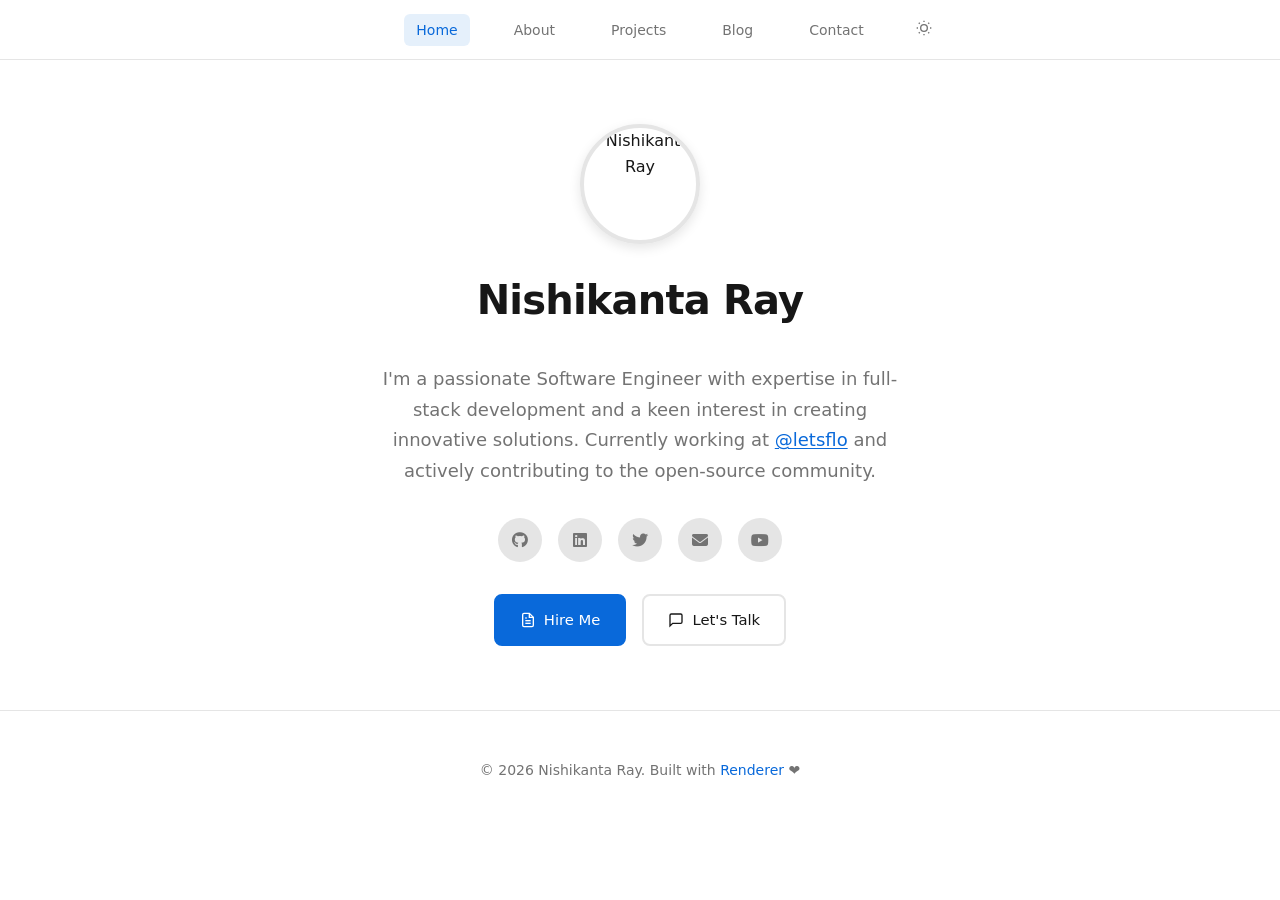
==== index.html @ 3a8a6b5e "updates" ====
<!DOCTYPE html>
<html lang="en">
<head>
    <meta charset="UTF-8">
    <meta name="viewport" content="width=device-width, initial-scale=1.0">
    <title>Nishikanta Ray - Software Engineer & Full Stack Developer</title>
    <meta name="description" content="A passionate Full Stack Developer, explorer, and freelancer with 2+ years of experience in designing, developing, and delivering innovative web solutions.">
    
    <!-- DNS Prefetch and Preconnect for external resources -->
    <link rel="dns-prefetch" href="//avatars.githubusercontent.com">
    <link rel="dns-prefetch" href="//cdnjs.cloudflare.com">
    <link rel="dns-prefetch" href="//cdn.jsdelivr.net">
    <link rel="dns-prefetch" href="//rsms.me">
    <link rel="preconnect" href="https://avatars.githubusercontent.com" crossorigin>
    <link rel="preconnect" href="https://rsms.me" crossorigin>
    
    <!-- Preload critical resources -->
    <link rel="preload" href="https://avatars.githubusercontent.com/u/62615392?v=4" as="image" type="image/jpeg">
    <link rel="preload" href="./css/critical.css" as="style">
    <link rel="preload" href="./js/fast-init.js" as="script">
    <link rel="preload" href="./js/lazy-loader.js" as="script">
    <link rel="preload" href="./js/toml-loader.js" as="script">
    <link rel="preload" href="./config/home.toml" as="fetch" crossorigin>
    
    <!-- Prefetch likely next resources -->
    <link rel="prefetch" href="./js/home.js">
    <link rel="prefetch" href="./js/social-config-toml.js">
    <link rel="prefetch" href="https://cdn.jsdelivr.net/npm/marked@9.1.2/marked.min.js">
    
    <!-- Critical CSS (inline core styles for above-the-fold content) -->
    <link rel="stylesheet" href="./css/critical.css">
    
    <!-- Fonts - Load asynchronously -->
    <link rel="preload" href="https://rsms.me/inter/inter.css" as="style" onload="this.onload=null;this.rel='stylesheet'">
    <noscript><link rel="stylesheet" href="https://rsms.me/inter/inter.css"></noscript>
    
    <!-- Font Awesome - Defer loading -->
    <link rel="preload" href="https://cdnjs.cloudflare.com/ajax/libs/font-awesome/6.4.0/css/all.min.css" as="style" onload="this.onload=null;this.rel='stylesheet'">
    <noscript><link rel="stylesheet" href="https://cdnjs.cloudflare.com/ajax/libs/font-awesome/6.4.0/css/all.min.css"></noscript>
    
    <!-- Non-critical CSS - Load asynchronously -->
    <link rel="preload" href="./css/home.css" as="style" onload="this.onload=null;this.rel='stylesheet'">
    <noscript><link rel="stylesheet" href="./css/home.css"></noscript>
    
    <!-- Progressive Enhancement: Ensure critical functionality without JavaScript -->
    <noscript>
        <style>
            .hero-intro, .hero-actions { opacity: 1 !important; }
            .nav-links { display: flex !important; }
            .mobile-menu-toggle { display: none !important; }
            .js-only { display: none !important; }
        </style>
    </noscript>
</head>
<body>
    <!-- Navigation -->
    <nav class="nav">
        <div class="nav-container">
            <div class="nav-mobile-spacer"></div>
            <ul class="nav-links" id="nav-links">
                <li><a href="index.html" class="nav-link active">Home</a></li>
                <li><a href="about.html" class="nav-link">About</a></li>
                <li><a href="projects.html" class="nav-link">Projects</a></li>
                <li><a href="https://blog.nishikanta.in/" class="nav-link" target="_blank" rel="noopener noreferrer">Blog</a></li>
                <li><a href="contact.html" class="nav-link">Contact</a></li>
            </ul>
            <div class="nav-controls">
                <button class="mobile-menu-toggle" id="mobile-menu-toggle" aria-label="Toggle menu">
                    <svg width="20" height="20" viewBox="0 0 24 24" fill="none" stroke="currentColor" stroke-width="2">
                        <line x1="3" y1="6" x2="21" y2="6"></line>
                        <line x1="3" y1="12" x2="21" y2="12"></line>
                        <line x1="3" y1="18" x2="21" y2="18"></line>
                    </svg>
                </button>
                <button class="theme-toggle" id="theme-toggle" aria-label="Toggle theme">
                    <svg width="16" height="16" viewBox="0 0 24 24" fill="none" stroke="currentColor" stroke-width="2">
                        <circle cx="12" cy="12" r="5"></circle>
                        <line x1="12" y1="1" x2="12" y2="3"></line>
                        <line x1="12" y1="21" x2="12" y2="23"></line>
                        <line x1="4.22" y1="4.22" x2="5.64" y2="5.64"></line>
                        <line x1="18.36" y1="18.36" x2="19.78" y2="19.78"></line>
                        <line x1="1" y1="12" x2="3" y2="12"></line>
                        <line x1="21" y1="12" x2="23" y2="12"></line>
                        <line x1="4.22" y1="19.78" x2="5.64" y2="18.36"></line>
                        <line x1="18.36" y1="5.64" x2="19.78" y2="4.22"></line>
                    </svg>
                </button>
            </div>
        </div>
    </nav>

    <!-- Main Content -->
    <main class="main">
        <!-- Hero Section -->
        <section id="home" class="hero">
            <div class="hero-profile-image">
                <img src="https://avatars.githubusercontent.com/u/62615392?v=4" 
                     alt="Nishikanta Ray" 
                     class="profile-img"
                     width="120" 
                     height="120"
                     loading="eager"
                     decoding="async"
                     fetchpriority="high">
            </div>
            <h1 class="hero-title">Nishikanta Ray</h1>
            <div class="hero-intro">
                <p>A passionate Full Stack Developer, explorer, and freelancer with 2+ years of experience in designing, developing, and delivering innovative web solutions.</p>
                <p>Currently working at @letsflo and actively contributing to the open-source community. I specialize in JavaScript, TypeScript, React, Node.js, and modern web technologies. Check out my <a href="projects.html">projects</a> and <a href="https://blog.nishikanta.in/" target="_blank" rel="noopener noreferrer">blog</a> for insights into my development journey.</p>
            </div>
            <div class="social-links" id="social-links">
                <!-- Social links will be loaded by JavaScript -->
            </div>
            
            <!-- NoScript fallback social links -->
            <noscript>
                <div class="social-links">
                    <a href="https://github.com/NishikantaRay" target="_blank" class="social-link" title="GitHub" rel="noopener noreferrer">
                        <span class="social-icon">📂</span>
                    </a>
                    <a href="https://linkedin.com/in/nishikanta-ray-7786a0196" target="_blank" class="social-link" title="LinkedIn" rel="noopener noreferrer">
                        <span class="social-icon">💼</span>
                    </a>
                    <a href="https://twitter.com/NishikantaRay5" target="_blank" class="social-link" title="Twitter" rel="noopener noreferrer">
                        <span class="social-icon">🐦</span>
                    </a>
                    <a href="mailto:nishikantaray1@gmail.com" class="social-link" title="Email">
                        <span class="social-icon">✉️</span>
                    </a>
                    <a href="https://youtube.com/@nishikantaray5637" target="_blank" class="social-link" title="YouTube" rel="noopener noreferrer">
                        <span class="social-icon">📺</span>
                    </a>
                </div>
            </noscript>
            
            <!-- Action Buttons -->
            <div class="hero-actions">
                <a href="resume.html" class="btn btn-primary">
                    <svg width="16" height="16" viewBox="0 0 24 24" fill="none" stroke="currentColor" stroke-width="2">
                        <path d="M14 2H6a2 2 0 0 0-2 2v16a2 2 0 0 0 2 2h12a2 2 0 0 0 2-2V8z"></path>
                        <polyline points="14,2 14,8 20,8"></polyline>
                        <line x1="16" y1="13" x2="8" y2="13"></line>
                        <line x1="16" y1="17" x2="8" y2="17"></line>
                        <polyline points="10,9 9,9 8,9"></polyline>
                    </svg>
                    Hire Me
                </a>
                <a href="https://us10.list-manage.com/contact-form?u=6de222a2f25969efb260c03d4&form_id=f68d4e9f93e132f6e275d7e4ee0bd76a" class="btn btn-secondary" target="_blank" rel="noopener noreferrer">
                    <svg width="16" height="16" viewBox="0 0 24 24" fill="none" stroke="currentColor" stroke-width="2">
                        <path d="M21 15a2 2 0 0 1-2 2H7l-4 4V5a2 2 0 0 1 2-2h14a2 2 0 0 1 2 2z"></path>
                    </svg>
                    Let's Talk
                </a>
            </div>
        </section>

        <!-- Latest Freelance Projects Section -->
        <section id="freelance-projects" class="freelance-projects">
            <div class="section-header">
                <h2 class="section-title">Trusted by Clients</h2>
                <p class="section-subtitle">Companies I've worked with</p>
            </div>
            <div class="projects-container" id="freelanceProjectsContainer">
                <!-- Populated by JavaScript -->
            </div>
            <div class="section-actions">
                <a href="mailto:nishikantaray1@gmail.com" class="btn btn-outline">
                    <svg width="16" height="16" viewBox="0 0 24 24" fill="none" stroke="currentColor" stroke-width="2">
                        <path d="M4 4h16c1.1 0 2 .9 2 2v12c0 1.1-.9 2-2 2H4c-1.1 0-2-.9-2-2V6c0-1.1.9-2 2-2z"></path>
                        <polyline points="22,6 12,13 2,6"></polyline>
                    </svg>
                    Contact Me
                </a>
            </div>
        </section>

        <!-- Latest Products Section -->
        <section id="latest-products" class="latest-products">
            <div class="section-header">
                <h2 class="section-title">Latest Products</h2>
                <p class="section-subtitle">Tools and apps I've built</p>
            </div>
            <div class="products-container" id="productsContainer">
                <!-- Populated by JavaScript -->
            </div>
            <div class="section-actions">
                <a href="projects.html#products" class="btn btn-outline">View All Products</a>
            </div>
        </section>

        <!-- Dashboard Analytics Section -->
        <section id="dashboard" class="dashboard" style="display: none;">
            <h2 class="dashboard-title">Dashboard & Analytics</h2>
            
            <!-- Main Analytics Grid -->
            <div class="dashboard-grid">
                <!-- Recent Projects Chart -->
                <div class="dashboard-card chart-card" data-section="charts">
                    <div class="card-header">
                        <h3 class="card-title">Recent Projects</h3>
                        <svg class="card-icon" viewBox="0 0 24 24" fill="none" stroke="currentColor" stroke-width="2">
                            <path d="M18 20V10"></path>
                            <path d="M12 20V4"></path>
                            <path d="M6 20v-6"></path>
                        </svg>
                    </div>
                    <div class="chart-container">
                        <canvas id="activityChart"></canvas>
                    </div>
                </div>

                <!-- Tech Stack Distribution -->
                <div class="dashboard-card chart-card" data-section="charts">
                    <div class="card-header">
                        <h3 class="card-title">Tech Stack</h3>
                        <svg class="card-icon" viewBox="0 0 24 24" fill="none" stroke="currentColor" stroke-width="2">
                            <path d="M12 2l3.09 6.26L22 9.27l-5 4.87 1.18 6.88L12 17.77l-6.18 3.25L7 14.14 2 9.27l6.91-1.01L12 2z"></path>
                        </svg>
                    </div>
                    <div class="chart-container">
                        <canvas id="projectChart"></canvas>
                    </div>
                </div>

                <!-- Performance Metrics -->
                <div class="dashboard-card chart-card" data-section="charts">
                    <div class="card-header">
                        <h3 class="card-title">Performance</h3>
                        <svg class="card-icon" viewBox="0 0 24 24" fill="none" stroke="currentColor" stroke-width="2">
                            <circle cx="12" cy="12" r="10"></circle>
                            <polyline points="12,6 12,12 16,14"></polyline>
                        </svg>
                    </div>
                    <div class="chart-container">
                        <canvas id="performanceChart"></canvas>
                    </div>
                </div>

                <!-- Recent Activity -->
                <div class="dashboard-card" data-section="recent_activity">
                    <div class="card-header">
                        <h3 class="card-title">Recent Activity</h3>
                        <svg class="card-icon" viewBox="0 0 24 24" fill="none" stroke="currentColor" stroke-width="2">
                            <path d="M3 12h18m-9-9v18"></path>
                        </svg>
                    </div>
                    <div class="activity-container" id="recentActivity">
                      
                    </div>
                </div>
            </div>

            <!-- Skills Progress Section -->
            <div class="dashboard-section" data-section="skills_progress">
                <h3 class="section-subtitle">Skills Progress</h3>
                <div class="skills-grid" id="skillsProgress">
                   
                </div>
            </div>

            <!-- Statistics Grid -->
            <div class="stats-grid" id="dashboardStats" data-section="statistics">
               
            </div>

            <!-- Code Quality Metrics -->
            <div class="dashboard-section" data-section="code_quality">
                <h3 class="section-subtitle">Code Quality</h3>
                <div class="quality-grid" id="codeQuality">
                    
                </div>
            </div>

            <!-- Learning Progress -->
            <div class="dashboard-section" data-section="learning_progress">
                <h3 class="section-subtitle">Currently Learning</h3>
                <div class="learning-grid" id="learningProgress">
                    
                </div>
            </div>
        </section>
    </main>

    <!-- Footer -->
    <footer class="footer">
        <p>&copy; <span id="footer-year"></span> Nishikanta Ray. Built with <a href="https://renderer.nishikanta.in/" target="_blank" rel="noopener noreferrer">Renderer</a> ❤️</p>
    </footer>
    
    <script>
        document.getElementById('footer-year').textContent = new Date().getFullYear();
    </script>
    
    <!-- Fast initialization system -->
    <script defer src="./js/lazy-loader.js"></script>
    <script defer src="./js/toml-loader.js"></script>
    <script defer src="./js/performance-monitor.js"></script>
    <script defer src="./js/fast-init.js"></script>
    
    <!-- Load enhanced features only when needed -->
    <script>
        // Load full portfolio features after initial critical loading
        window.addEventListener('load', function() {
            setTimeout(function() {
                // Load social config and full portfolio only if needed
                const loadFullFeatures = () => {
                    if (!window.fullFeaturesLoaded) {
                        window.fullFeaturesLoaded = true;
                        
                        // Load social config
                        if (!document.querySelector('script[src*="social-config"]')) {
                            const script1 = document.createElement('script');
                            script1.src = './js/social-config-toml.js';
                            script1.defer = true;
                            document.head.appendChild(script1);
                        }
                        
                        // Load dashboard config only if dashboard is enabled
                        if (!document.querySelector('script[src*="dashboard-config"]')) {
                            const script2 = document.createElement('script');
                            script2.src = './js/dashboard-config.js';
                            script2.defer = true;
                            document.head.appendChild(script2);
                        }
                        
                        // Load full home.js for advanced features
                        if (!document.querySelector('script[src*="home.js"]')) {
                            const script3 = document.createElement('script');
                            script3.src = './js/home.js';
                            script3.defer = true;
                            document.head.appendChild(script3);
                        }
                    }
                };
                
                // Load on user interaction or after delay
                const events = ['click', 'scroll', 'keydown', 'touchstart'];
                events.forEach(event => {
                    document.addEventListener(event, loadFullFeatures, { once: true, passive: true });
                });
                
                // Fallback: load after 2 seconds anyway
                setTimeout(loadFullFeatures, 2000);
            }, 500);
        });
    </script>
</body>
</html>
---- css/critical.css ----
/* Critical CSS - Above the fold styles only */
:root {
    /* Colors */
    --bg: #ffffff;
    --text: #171717;
    --text-muted: #737373;
    --text-accent: #0969da;
    --border: #e5e5e5;
    /* Typography */
    --font-sans: 'Inter var', 'Inter', system-ui, sans-serif;
    /* Layout */
    --nav-height: 60px;
}

[data-theme="dark"] {
    --bg: #0a0a0a;
    --text: #f5f5f5;
    --text-accent: #58a6ff;
    --border: #262626;
}

* {
    box-sizing: border-box;
    margin: 0;
    padding: 0;
}

html {
    scroll-behavior: smooth;
}

body {
    font-family: var(--font-sans);
    font-size: 1rem;
    line-height: 1.6;
    color: var(--text);
    background: var(--bg);
    transition: background 0.2s, color 0.2s;
    font-feature-settings: 'cv02', 'cv03', 'cv04', 'cv11';
}

/* Navigation - Critical for above the fold */
.nav {
    position: fixed;
    top: 0;
    left: 0;
    right: 0;
    height: var(--nav-height);
    background: rgba(255, 255, 255, 0.8);
    backdrop-filter: blur(12px);
    border-bottom: 1px solid var(--border);
    z-index: 100;
    transition: background 0.2s;
}

[data-theme="dark"] .nav {
    background: rgba(10, 10, 10, 0.8);
}

.nav-container {
    max-width: 600px;
    margin: 0 auto;
    padding: 0 1.5rem;
    height: 100%;
    display: flex;
    align-items: center;
    justify-content: center;
    position: relative;
}

.nav-links {
    display: flex;
    gap: 2rem;
    list-style: none;
    margin: 0;
    padding: 0;
}

.nav-link {
    color: var(--text-muted);
    text-decoration: none;
    font-size: 0.875rem;
    font-weight: 500;
    padding: 0.5rem 0.75rem;
    border-radius: 0.375rem;
    transition: all 0.2s ease;
    position: relative;
}

.nav-link:hover {
    color: var(--text);
    background: rgba(0, 0, 0, 0.05);
}

.nav-link.active {
    color: var(--text-accent);
    background: rgba(9, 105, 218, 0.1);
}

.nav-controls {
    position: absolute;
    right: 0;
    display: flex;
    gap: 0.5rem;
    align-items: center;
}

.theme-toggle,
.mobile-menu-toggle {
    background: none;
    border: none;
    color: var(--text-muted);
    cursor: pointer;
    padding: 0.5rem;
    border-radius: 0.375rem;
    transition: color 0.2s;
}

.theme-toggle:hover,
.mobile-menu-toggle:hover {
    color: var(--text);
}

.mobile-menu-toggle {
    display: none;
}

/* Main Content */
.main {
    margin-top: var(--nav-height);
    max-width: 600px;
    margin-left: auto;
    margin-right: auto;
    padding: 0 1.5rem;
}

/* Hero Section - Above the fold */
.hero {
    padding: 4rem 0;
    text-align: center;
}

.hero-profile-image {
    display: flex;
    justify-content: center;
    margin-bottom: 1.5rem;
}

.profile-img {
    width: 120px;
    height: 120px;
    border-radius: 50%;
    object-fit: cover;
    border: 4px solid var(--border);
    box-shadow: 0 4px 12px rgba(0, 0, 0, 0.1);
    transition: all 0.3s ease;
}

.profile-img:hover {
    transform: scale(1.05);
    box-shadow: 0 8px 24px rgba(0, 0, 0, 0.15);
    border-color: var(--text-accent);
}

.hero-title {
    font-size: 2.5rem;
    font-weight: 700;
    margin-bottom: 2rem;
    letter-spacing: -0.02em;
}

.hero-intro {
    font-size: 1.125rem;
    color: var(--text-muted);
    margin-bottom: 2rem;
    line-height: 1.7;
    opacity: 0;
    transition: opacity 0.3s ease;
}

.hero-intro.content-loaded {
    opacity: 1;
}

.hero-intro a {
    color: var(--text-accent);
    text-decoration: underline;
    text-underline-offset: 2px;
}

.hero-actions {
    display: flex;
    gap: 1rem;
    justify-content: center;
    margin-top: 2rem;
    flex-wrap: wrap;
    opacity: 0;
    transition: opacity 0.3s ease;
}

.hero-actions.content-loaded {
    opacity: 1;
}

.btn {
    display: inline-flex;
    align-items: center;
    gap: 0.5rem;
    padding: 0.75rem 1.5rem;
    border-radius: 0.5rem;
    font-size: 0.925rem;
    font-weight: 500;
    text-decoration: none;
    transition: all 0.2s ease;
    border: 2px solid transparent;
    cursor: pointer;
}

.btn-primary {
    background: var(--text-accent);
    color: var(--bg);
    border-color: var(--text-accent);
}

.btn-primary:hover {
    background: transparent;
    color: var(--text-accent);
    border-color: var(--text-accent);
    transform: translateY(-1px);
    box-shadow: 0 4px 12px rgba(0, 0, 0, 0.15);
}

.btn-secondary {
    background: transparent;
    color: var(--text);
    border-color: var(--border);
}

.btn-secondary:hover {
    background: var(--text);
    color: var(--bg);
    border-color: var(--text);
    transform: translateY(-1px);
    box-shadow: 0 4px 12px rgba(0, 0, 0, 0.15);
}

/* Loading state */
.loading {
    display: flex;
    justify-content: center;
    padding: 2rem;
    color: var(--text-muted);
}

/* Mobile optimizations for critical content */
@media (max-width: 768px) {
    .nav-container {
        justify-content: space-between;
        padding: 0 1rem;
    }

    .nav-links {
        display: none;
    }

    .mobile-menu-toggle {
        display: block !important;
    }

    .main {
        padding: 0 1rem;
    }

    .hero-title {
        font-size: 2rem;
    }

    .profile-img {
        width: 100px;
        height: 100px;
    }
}

/* Minimal social links styling for critical loading */
.social-links {
    display: flex;
    gap: 1rem;
    justify-content: center;
    flex-wrap: wrap;
    margin: 2rem 0;
    min-height: 44px; /* Prevent layout shift */
    align-items: center;
}

/* Hide social links initially to prevent flash */
.social-links:empty {
    background: transparent;
}

.social-link {
    display: inline-flex;
    align-items: center;
    justify-content: center;
    width: 44px;
    height: 44px;
    background: var(--border);
    border-radius: 50%;
    color: var(--text-muted);
    text-decoration: none;
    transition: all 0.2s ease;
    opacity: 0;
    animation: fadeInSocial 0.3s ease 0.1s forwards;
}

.social-link:hover {
    background: var(--text-accent);
    color: white;
    transform: translateY(-2px);
}

/* Fade in animation for social links */
@keyframes fadeInSocial {
    from {
        opacity: 0;
        transform: translateY(10px);
    }
    to {
        opacity: 1;
        transform: translateY(0);
    }
}

/* Social loading skeleton */
.social-loading {
    display: flex;
    gap: 1rem;
    justify-content: center;
    flex-wrap: wrap;
    margin: 0;
}

.social-skeleton {
    width: 44px;
    height: 44px;
    background: var(--border);
    border-radius: 50%;
    position: relative;
    overflow: hidden;
    animation: skeleton-pulse 1.5s ease-in-out infinite;
}

.social-skeleton::before {
    content: '';
    position: absolute;
    top: 0;
    left: -100%;
    width: 100%;
    height: 100%;
    background: linear-gradient(
        90deg,
        transparent,
        rgba(255, 255, 255, 0.4),
        transparent
    );
    animation: skeleton-shimmer 2s infinite;
}

[data-theme="dark"] .social-skeleton::before {
    background: linear-gradient(
        90deg,
        transparent,
        rgba(255, 255, 255, 0.1),
        transparent
    );
}

/* Hide loading skeleton when JavaScript loads social links */
.social-links:not(:empty) .social-loading {
    display: none;
}

/* JavaScript-only elements are hidden when JS is disabled */
.js-only {
    display: block;
}

@keyframes skeleton-pulse {
    0%, 100% {
        opacity: 1;
    }
    50% {
        opacity: 0.6;
    }
}

@keyframes skeleton-shimmer {
    0% {
        left: -100%;
    }
    100% {
        left: 100%;
    }
}
---- css/critical.css ----
/* Critical CSS - Above the fold styles only */
:root {
    /* Colors */
    --bg: #ffffff;
    --text: #171717;
    --text-muted: #737373;
    --text-accent: #0969da;
    --border: #e5e5e5;
    /* Typography */
    --font-sans: 'Inter var', 'Inter', system-ui, sans-serif;
    /* Layout */
    --nav-height: 60px;
}

[data-theme="dark"] {
    --bg: #0a0a0a;
    --text: #f5f5f5;
    --text-accent: #58a6ff;
    --border: #262626;
}

* {
    box-sizing: border-box;
    margin: 0;
    padding: 0;
}

html {
    scroll-behavior: smooth;
}

body {
    font-family: var(--font-sans);
    font-size: 1rem;
    line-height: 1.6;
    color: var(--text);
    background: var(--bg);
    transition: background 0.2s, color 0.2s;
    font-feature-settings: 'cv02', 'cv03', 'cv04', 'cv11';
}

/* Navigation - Critical for above the fold */
.nav {
    position: fixed;
    top: 0;
    left: 0;
    right: 0;
    height: var(--nav-height);
    background: rgba(255, 255, 255, 0.8);
    backdrop-filter: blur(12px);
    border-bottom: 1px solid var(--border);
    z-index: 100;
    transition: background 0.2s;
}

[data-theme="dark"] .nav {
    background: rgba(10, 10, 10, 0.8);
}

.nav-container {
    max-width: 600px;
    margin: 0 auto;
    padding: 0 1.5rem;
    height: 100%;
    display: flex;
    align-items: center;
    justify-content: center;
    position: relative;
}

.nav-links {
    display: flex;
    gap: 2rem;
    list-style: none;
    margin: 0;
    padding: 0;
}

.nav-link {
    color: var(--text-muted);
    text-decoration: none;
    font-size: 0.875rem;
    font-weight: 500;
    padding: 0.5rem 0.75rem;
    border-radius: 0.375rem;
    transition: all 0.2s ease;
    position: relative;
}

.nav-link:hover {
    color: var(--text);
    background: rgba(0, 0, 0, 0.05);
}

.nav-link.active {
    color: var(--text-accent);
    background: rgba(9, 105, 218, 0.1);
}

.nav-controls {
    position: absolute;
    right: 0;
    display: flex;
    gap: 0.5rem;
    align-items: center;
}

.theme-toggle,
.mobile-menu-toggle {
    background: none;
    border: none;
    color: var(--text-muted);
    cursor: pointer;
    padding: 0.5rem;
    border-radius: 0.375rem;
    transition: color 0.2s;
}

.theme-toggle:hover,
.mobile-menu-toggle:hover {
    color: var(--text);
}

.mobile-menu-toggle {
    display: none;
}

/* Main Content */
.main {
    margin-top: var(--nav-height);
    max-width: 600px;
    margin-left: auto;
    margin-right: auto;
    padding: 0 1.5rem;
}

/* Hero Section - Above the fold */
.hero {
    padding: 4rem 0;
    text-align: center;
}

.hero-profile-image {
    display: flex;
    justify-content: center;
    margin-bottom: 1.5rem;
}

.profile-img {
    width: 120px;
    height: 120px;
    border-radius: 50%;
    object-fit: cover;
    border: 4px solid var(--border);
    box-shadow: 0 4px 12px rgba(0, 0, 0, 0.1);
    transition: all 0.3s ease;
}

.profile-img:hover {
    transform: scale(1.05);
    box-shadow: 0 8px 24px rgba(0, 0, 0, 0.15);
    border-color: var(--text-accent);
}

.hero-title {
    font-size: 2.5rem;
    font-weight: 700;
    margin-bottom: 2rem;
    letter-spacing: -0.02em;
}

.hero-intro {
    font-size: 1.125rem;
    color: var(--text-muted);
    margin-bottom: 2rem;
    line-height: 1.7;
    opacity: 0;
    transition: opacity 0.3s ease;
}

.hero-intro.content-loaded {
    opacity: 1;
}

.hero-intro a {
    color: var(--text-accent);
    text-decoration: underline;
    text-underline-offset: 2px;
}

.hero-actions {
    display: flex;
    gap: 1rem;
    justify-content: center;
    margin-top: 2rem;
    flex-wrap: wrap;
    opacity: 0;
    transition: opacity 0.3s ease;
}

.hero-actions.content-loaded {
    opacity: 1;
}

.btn {
    display: inline-flex;
    align-items: center;
    gap: 0.5rem;
    padding: 0.75rem 1.5rem;
    border-radius: 0.5rem;
    font-size: 0.925rem;
    font-weight: 500;
    text-decoration: none;
    transition: all 0.2s ease;
    border: 2px solid transparent;
    cursor: pointer;
}

.btn-primary {
    background: var(--text-accent);
    color: var(--bg);
    border-color: var(--text-accent);
}

.btn-primary:hover {
    background: transparent;
    color: var(--text-accent);
    border-color: var(--text-accent);
    transform: translateY(-1px);
    box-shadow: 0 4px 12px rgba(0, 0, 0, 0.15);
}

.btn-secondary {
    background: transparent;
    color: var(--text);
    border-color: var(--border);
}

.btn-secondary:hover {
    background: var(--text);
    color: var(--bg);
    border-color: var(--text);
    transform: translateY(-1px);
    box-shadow: 0 4px 12px rgba(0, 0, 0, 0.15);
}

/* Loading state */
.loading {
    display: flex;
    justify-content: center;
    padding: 2rem;
    color: var(--text-muted);
}

/* Mobile optimizations for critical content */
@media (max-width: 768px) {
    .nav-container {
        justify-content: space-between;
        padding: 0 1rem;
    }

    .nav-links {
        display: none;
    }

    .mobile-menu-toggle {
        display: block !important;
    }

    .main {
        padding: 0 1rem;
    }

    .hero-title {
        font-size: 2rem;
    }

    .profile-img {
        width: 100px;
        height: 100px;
    }
}

/* Minimal social links styling for critical loading */
.social-links {
    display: flex;
    gap: 1rem;
    justify-content: center;
    flex-wrap: wrap;
    margin: 2rem 0;
    min-height: 44px; /* Prevent layout shift */
    align-items: center;
}

/* Hide social links initially to prevent flash */
.social-links:empty {
    background: transparent;
}

.social-link {
    display: inline-flex;
    align-items: center;
    justify-content: center;
    width: 44px;
    height: 44px;
    background: var(--border);
    border-radius: 50%;
    color: var(--text-muted);
    text-decoration: none;
    transition: all 0.2s ease;
    opacity: 0;
    animation: fadeInSocial 0.3s ease 0.1s forwards;
}

.social-link:hover {
    background: var(--text-accent);
    color: white;
    transform: translateY(-2px);
}

/* Fade in animation for social links */
@keyframes fadeInSocial {
    from {
        opacity: 0;
        transform: translateY(10px);
    }
    to {
        opacity: 1;
        transform: translateY(0);
    }
}

/* Social loading skeleton */
.social-loading {
    display: flex;
    gap: 1rem;
    justify-content: center;
    flex-wrap: wrap;
    margin: 0;
}

.social-skeleton {
    width: 44px;
    height: 44px;
    background: var(--border);
    border-radius: 50%;
    position: relative;
    overflow: hidden;
    animation: skeleton-pulse 1.5s ease-in-out infinite;
}

.social-skeleton::before {
    content: '';
    position: absolute;
    top: 0;
    left: -100%;
    width: 100%;
    height: 100%;
    background: linear-gradient(
        90deg,
        transparent,
        rgba(255, 255, 255, 0.4),
        transparent
    );
    animation: skeleton-shimmer 2s infinite;
}

[data-theme="dark"] .social-skeleton::before {
    background: linear-gradient(
        90deg,
        transparent,
        rgba(255, 255, 255, 0.1),
        transparent
    );
}

/* Hide loading skeleton when JavaScript loads social links */
.social-links:not(:empty) .social-loading {
    display: none;
}

/* JavaScript-only elements are hidden when JS is disabled */
.js-only {
    display: block;
}

@keyframes skeleton-pulse {
    0%, 100% {
        opacity: 1;
    }
    50% {
        opacity: 0.6;
    }
}

@keyframes skeleton-shimmer {
    0% {
        left: -100%;
    }
    100% {
        left: 100%;
    }
}
---- css/home.css ----
:root {
    /* Colors */
    --bg: #ffffff;
    --text: #171717;
    --text-muted: #737373;
    --text-accent: #0969da;
    --border: #e5e5e5;

    /* Typography */
    --font-sans: 'Inter var', 'Inter', system-ui, sans-serif;

    /* Spacing */
    --space-1: 0.25rem;
    --space-2: 0.5rem;
    --space-3: 0.75rem;
    --space-4: 1rem;
    --space-6: 1.5rem;
    --space-8: 2rem;
    --space-12: 3rem;
    --space-16: 4rem;

    /* Layout */
    --container-width: 600px;
    --nav-height: 60px;
}

[data-theme="dark"] {
    --bg: #0a0a0a;
    --text: #f5f5f5;
    --text-muted: #737373;
    --text-accent: #58a6ff;
    --border: #262626;
}

* {
    box-sizing: border-box;
    margin: 0;
    padding: 0;
}

html {
    scroll-behavior: smooth;
}

body {
    font-family: var(--font-sans);
    font-size: 1rem;
    line-height: 1.6;
    color: var(--text);
    background: var(--bg);
    transition: background 0.2s, color 0.2s;
    font-feature-settings: 'cv02', 'cv03', 'cv04', 'cv11';
}

/* Navigation */
.nav {
    position: fixed;
    top: 0;
    left: 0;
    right: 0;
    height: var(--nav-height);
    background: rgba(255, 255, 255, 0.8);
    backdrop-filter: blur(12px);
    border-bottom: 1px solid var(--border);
    z-index: 100;
    transition: background 0.2s;
}

[data-theme="dark"] .nav {
    background: rgba(10, 10, 10, 0.8);
}

.nav-container {
    max-width: var(--container-width);
    margin: 0 auto;
    padding: 0 var(--space-6);
    height: 100%;
    display: flex;
    align-items: center;
    justify-content: center;
    position: relative;
}

.nav-links {
    display: flex;
    gap: var(--space-8);
    list-style: none;
    margin: 0;
    padding: 0;
}

.nav-link {
    color: var(--text-muted);
    text-decoration: none;
    font-size: 0.875rem;
    font-weight: 500;
    padding: var(--space-2) var(--space-3);
    border-radius: 0.375rem;
    transition: all 0.2s ease;
    position: relative;
}

.nav-link:hover {
    color: var(--text);
    background: rgba(0, 0, 0, 0.05);
}

[data-theme="dark"] .nav-link:hover {
    background: rgba(255, 255, 255, 0.05);
}

.nav-link.active {
    color: var(--text-accent);
    background: rgba(9, 105, 218, 0.1);
}

[data-theme="dark"] .nav-link.active {
    background: rgba(88, 166, 255, 0.1);
}

.nav-controls {
    position: absolute;
    right: 0;
    display: flex;
    gap: var(--space-2);
    align-items: center;
}

.theme-toggle {
    background: none;
    border: none;
    color: var(--text-muted);
    cursor: pointer;
    padding: var(--space-2);
    border-radius: 0.375rem;
    transition: color 0.2s;
}

.theme-toggle:hover {
    color: var(--text);
}

.mobile-menu-toggle {
    display: none;
    background: none;
    border: none;
    color: var(--text-muted);
    cursor: pointer;
    padding: var(--space-2);
    border-radius: 0.375rem;
    transition: color 0.2s;
}

.mobile-menu-toggle:hover {
    color: var(--text);
}

.nav-mobile-spacer {
    display: none;
}

/* Main Content */
.main {
    margin-top: var(--nav-height);
    max-width: var(--container-width);
    margin-left: auto;
    margin-right: auto;
    padding: 0 var(--space-6);
}

/* Hero */
.hero {
    padding: var(--space-16) 0;
    text-align: center;
}

.hero-profile-image {
    display: flex;
    justify-content: center;
    margin-bottom: var(--space-6);
}

.profile-img {
    width: 120px;
    height: 120px;
    border-radius: 50%;
    object-fit: cover;
    border: 4px solid var(--border);
    box-shadow: 0 4px 12px rgba(0, 0, 0, 0.1);
    transition: all 0.3s ease;
}

.profile-img:hover {
    transform: scale(1.05);
    box-shadow: 0 8px 24px rgba(0, 0, 0, 0.15);
    border-color: var(--text-accent);
}

.hero-title {
    font-size: 2.5rem;
    font-weight: 700;
    margin-bottom: var(--space-8);
    letter-spacing: -0.02em;
}

.hero-intro {
    font-size: 1.125rem;
    color: var(--text-muted);
    margin-bottom: var(--space-8);
    line-height: 1.7;
    opacity: 0;
    transition: opacity 0.3s ease;
}

.hero-intro.content-loaded {
    opacity: 1;
}

.hero-intro a {
    color: var(--text-accent);
    text-decoration: underline;
    text-underline-offset: 2px;
}

.social-links {
    display: flex;
    gap: var(--space-4);
    justify-content: center;
    flex-wrap: wrap;
}

.social-link {
    display: inline-flex;
    align-items: center;
    justify-content: center;
    width: 44px;
    height: 44px;
    background: var(--border);
    border-radius: 50%;
    color: var(--text-muted);
    text-decoration: none;
    transition: all 0.2s ease;
    position: relative;
}

.social-link:hover {
    background: var(--text-accent);
    color: white;
    transform: translateY(-2px);
    box-shadow: 0 4px 12px rgba(9, 105, 218, 0.3);
}

.social-icon {
    display: flex;
    align-items: center;
    justify-content: center;
}

.social-text {
    margin-left: 8px;
    font-size: 0.875rem;
    font-weight: 500;
}

/* Hero Action Buttons */
.hero-actions {
    display: flex;
    gap: var(--space-4);
    justify-content: center;
    margin-top: var(--space-8);
    flex-wrap: wrap;
    opacity: 0;
    transition: opacity 0.3s ease;
}

.hero-actions.content-loaded {
    opacity: 1;
}

.btn {
    display: inline-flex;
    align-items: center;
    gap: var(--space-2);
    padding: var(--space-3) var(--space-6);
    border-radius: 0.5rem;
    font-size: 0.925rem;
    font-weight: 500;
    text-decoration: none;
    transition: all 0.2s ease;
    border: 2px solid transparent;
    cursor: pointer;
}

.btn-primary {
    background: var(--text-accent);
    color: var(--bg);
    border-color: var(--text-accent);
}

.btn-primary:hover {
    background: transparent;
    color: var(--text-accent);
    border-color: var(--text-accent);
    transform: translateY(-1px);
    box-shadow: 0 4px 12px rgba(0, 0, 0, 0.15);
}

[data-theme="dark"] .btn-primary:hover {
    box-shadow: 0 4px 12px rgba(0, 0, 0, 0.3);
}

.btn-secondary {
    background: transparent;
    color: var(--text);
    border-color: var(--border);
}

.btn-secondary:hover {
    background: var(--text);
    color: var(--bg);
    border-color: var(--text);
    transform: translateY(-1px);
    box-shadow: 0 4px 12px rgba(0, 0, 0, 0.15);
}

[data-theme="dark"] .btn-secondary:hover {
    box-shadow: 0 4px 12px rgba(0, 0, 0, 0.3);
}

/* Sections */
.section {
    padding: var(--space-12) 0;
    border-top: 1px solid var(--border);
}

.section-title {
    font-size: 1.5rem;
    font-weight: 600;
    margin-bottom: var(--space-6);
    letter-spacing: -0.01em;
}

.content {
    text-align: left;
}

.content h1,
.content h2,
.content h3 {
    margin: var(--space-6) 0 var(--space-4) 0;
    font-weight: 600;
    letter-spacing: -0.01em;
}

.content h1:first-child,
.content h2:first-child,
.content h3:first-child {
    margin-top: 0;
}

.content p {
    margin-bottom: var(--space-4);
    color: var(--text-muted);
    line-height: 1.7;
}

.content ul,
.content ol {
    margin-bottom: var(--space-4);
    padding-left: var(--space-6);
}

.content li {
    margin-bottom: var(--space-2);
    color: var(--text-muted);
}

.content a {
    color: var(--text-accent);
    text-decoration: underline;
    text-underline-offset: 2px;
}

.content blockquote {
    border-left: 3px solid var(--text-accent);
    padding-left: var(--space-4);
    margin: var(--space-6) 0;
    font-style: italic;
    color: var(--text-muted);
}

.content code {
    background: var(--border);
    padding: var(--space-1) var(--space-2);
    border-radius: 0.25rem;
    font-size: 0.875rem;
    font-family: 'SF Mono', Consolas, monospace;
}

.content pre {
    background: var(--border);
    padding: var(--space-4);
    border-radius: 0.375rem;
    overflow-x: auto;
    margin: var(--space-6) 0;
}

.content pre code {
    background: none;
    padding: 0;
}

/* Loading */
.loading {
    display: flex;
    justify-content: center;
    padding: var(--space-8);
    color: var(--text-muted);
}

/* Footer */
.footer {
    text-align: center;
    padding: var(--space-12) 0;
    border-top: 1px solid var(--border);
    color: var(--text-muted);
    font-size: 0.875rem;
}

.footer a {
    color: var(--text-accent);
    text-decoration: none;
}

/* Mobile */
@media (max-width: 768px) {
    .nav-container {
        justify-content: space-between;
        padding: 0 var(--space-4);
    }

    .nav-links {
        display: none;
        position: absolute;
        top: 100%;
        left: 0;
        right: 0;
        background: rgba(255, 255, 255, 0.95);
        backdrop-filter: blur(12px);
        border-bottom: 1px solid var(--border);
        padding: var(--space-6) 0;
        flex-direction: column;
        gap: var(--space-2);
        box-shadow: 0 4px 6px -1px rgba(0, 0, 0, 0.1);
        z-index: 1000;
    }

    [data-theme="dark"] .nav-links {
        background: rgba(10, 10, 10, 0.95);
        box-shadow: 0 4px 6px -1px rgba(0, 0, 0, 0.3);
    }

    .nav-links.mobile-open {
        display: flex;
    }

    .nav-link {
        padding: var(--space-3) var(--space-6);
        margin: 0 var(--space-6);
        text-align: center;
        border-radius: 0.5rem;
        font-size: 1rem;
    }

    .nav-link:hover {
        background: rgba(0, 0, 0, 0.05);
        border-bottom-color: var(--border);
    }

    [data-theme="dark"] .nav-link:hover {
        background: rgba(255, 255, 255, 0.05);
    }

    .nav-link.active {
        background: rgba(9, 105, 218, 0.1);
        border-bottom-color: var(--text-accent);
    }

    .mobile-menu-toggle {
        display: block !important;
    }

    .nav-controls {
        position: static;
        gap: var(--space-2);
    }

    /* Add a spacer div to center the menu on mobile */
    .nav-mobile-spacer {
        display: block;
        width: 60px;
        /* Approximate width of controls */
    }

    .main {
        padding: 0 var(--space-4);
    }

    .hero-title {
        font-size: 2rem;
    }

    .social-links {
        gap: var(--space-3);
        justify-content: center;
    }

    .social-link {
        width: 40px;
        height: 40px;
    }
}

/* Animations */
.fade-in {
    animation: fadeIn 0.6s ease-out;
}

@keyframes fadeIn {
    from {
        opacity: 0;
        transform: translateY(20px);
    }

    to {
        opacity: 1;
        transform: translateY(0);
    }
}

/* Freelance Projects Section */
.freelance-projects,
.latest-products,
#dashboard {
    padding: var(--space-12) 0;
    border-top: 1px solid var(--border);
    display: none; /* Hidden by default, shown by JS if enabled */
}

.freelance-projects.section-visible,
.latest-products.section-visible,
#dashboard.section-visible {
    display: block;
}

.section-header {
    text-align: center;
    margin-bottom: var(--space-8);
}

.section-title {
    font-size: 2rem;
    font-weight: 700;
    margin-bottom: var(--space-3);
    color: var(--text);
    letter-spacing: -0.02em;
}

.section-subtitle {
    font-size: 1.125rem;
    color: var(--text-muted);
    margin: 0;
}

.section-actions {
    text-align: center;
    margin-top: var(--space-8);
}

.btn-outline {
    background: transparent;
    color: var(--text-accent);
    border: 2px solid var(--text-accent);
    padding: var(--space-3) var(--space-6);
    border-radius: 0.5rem;
    font-size: 0.925rem;
    font-weight: 500;
    text-decoration: none;
    transition: all 0.2s ease;
    display: inline-flex;
    align-items: center;
    gap: var(--space-2);
}

.btn-outline:hover {
    background: var(--text-accent);
    color: white;
    transform: translateY(-2px);
    box-shadow: 0 4px 12px rgba(9, 105, 218, 0.3);
}

/* Projects Container */
.projects-container,
.products-container {
    display: grid;
    grid-template-columns: repeat(auto-fit, minmax(300px, 1fr));
    gap: var(--space-6);
    margin-bottom: var(--space-6);
}

/* Client Boxes for Projects Container */
.projects-container {
    grid-template-columns: repeat(auto-fill, minmax(140px, 1fr));
    gap: var(--space-3);
    max-width: 100%;
}

/* Client Box Styles */
.client-box {
    background: var(--bg);
    border: 1px solid var(--border);
    border-radius: 12px;
    padding: var(--space-4);
    text-align: center;
    transition: all 0.3s ease;
    position: relative;
    cursor: pointer;
    min-height: 120px;
    display: flex;
    flex-direction: column;
    justify-content: center;
    align-items: center;
    gap: var(--space-2);
}

.client-box:hover {
    border-color: var(--text-accent);
    transform: translateY(-4px);
    box-shadow: 0 8px 20px rgba(0, 0, 0, 0.1);
}

[data-theme="dark"] .client-box:hover {
    box-shadow: 0 8px 20px rgba(255, 255, 255, 0.05);
}

.client-logo {
    font-size: 2rem;
    margin-bottom: var(--space-1);
    filter: grayscale(1);
    transition: filter 0.3s ease;
    display: flex;
    align-items: center;
    justify-content: center;
}

.client-logo-img {
    width: 32px;
    height: 32px;
    object-fit: contain;
    border-radius: 4px;
}

.client-logo-emoji {
    font-size: 2rem;
}

.client-box:hover .client-logo {
    filter: grayscale(0);
}

.client-name {
    font-size: 0.875rem;
    font-weight: 600;
    color: var(--text);
    text-align: center;
    line-height: 1.3;
    margin: 0;
}

.client-status {
    position: absolute;
    top: 8px;
    right: 8px;
    width: 8px;
    height: 8px;
    border-radius: 50%;
    background: var(--text-muted);
}

.client-status.status-completed {
    background: #10b981;
}

.client-status.status-in-progress {
    background: #f59e0b;
    animation: pulse 2s infinite;
}

@keyframes pulse {
    0%, 100% { 
        opacity: 1; 
        transform: scale(1);
    }
    50% { 
        opacity: 0.7; 
        transform: scale(1.2);
    }
}

/* Product Card Styles (keep existing) */
.product-card {
    background: var(--bg);
    border: 1px solid var(--border);
    border-radius: 12px;
    padding: var(--space-6);
    transition: all 0.3s ease;
    cursor: pointer;
    position: relative;
    overflow: hidden;
}

.product-card::before {
    content: '';
    position: absolute;
    top: 0;
    left: 0;
    right: 0;
    height: 2px;
    background: linear-gradient(90deg, var(--text-accent), #8b5cf6);
    transform: scaleX(0);
    transition: transform 0.3s ease;
}

.product-card:hover {
    border-color: var(--text-accent);
    transform: translateY(-4px);
    box-shadow: 0 8px 25px rgba(0, 0, 0, 0.1);
}

.product-card:hover::before {
    transform: scaleX(1);
}

[data-theme="dark"] .product-card:hover {
    box-shadow: 0 8px 25px rgba(255, 255, 255, 0.05);
}

.product-card:active {
    transform: translateY(-2px) scale(0.98);
}

.project-header,
.product-header {
    display: flex;
    align-items: center;
    justify-content: space-between;
    margin-bottom: var(--space-4);
}

.project-title,
.product-title {
    font-size: 1.25rem;
    font-weight: 600;
    color: var(--text);
    margin: 0;
}

.project-status,
.product-status {
    padding: var(--space-1) var(--space-2);
    border-radius: 12px;
    font-size: 0.75rem;
    font-weight: 500;
    text-transform: uppercase;
    letter-spacing: 0.5px;
}

.status-completed {
    background: rgba(16, 185, 129, 0.1);
    color: #059669;
}

.status-in-progress {
    background: rgba(59, 130, 246, 0.1);
    color: #2563eb;
}

.status-launched {
    background: rgba(139, 92, 246, 0.1);
    color: #7c3aed;
}

.project-description,
.product-description {
    color: var(--text-muted);
    line-height: 1.6;
    margin-bottom: var(--space-4);
    font-size: 0.95rem;
}

.project-tech,
.product-tech {
    display: flex;
    flex-wrap: wrap;
    gap: var(--space-2);
    margin-bottom: var(--space-4);
}

.tech-tag {
    background: var(--border);
    color: var(--text);
    padding: var(--space-1) var(--space-2);
    border-radius: 6px;
    font-size: 0.8rem;
    font-weight: 500;
}

.project-meta,
.product-meta {
    display: flex;
    justify-content: space-between;
    align-items: center;
    padding-top: var(--space-3);
    border-top: 1px solid var(--border);
}

.project-client,
.product-users {
    font-size: 0.875rem;
    color: var(--text-muted);
}

.project-date,
.product-version {
    font-size: 0.875rem;
    color: var(--text-accent);
    font-weight: 500;
}

.project-links,
.product-links {
    display: flex;
    gap: var(--space-2);
}

.project-link,
.product-link {
    color: var(--text-muted);
    transition: color 0.2s ease;
    text-decoration: none;
    padding: var(--space-1);
    border-radius: 4px;
}

.project-link:hover,
.product-link:hover {
    color: var(--text-accent);
    background: rgba(9, 105, 218, 0.1);
}

/* Loading states */
.projects-loading,
.products-loading {
    display: flex;
    justify-content: center;
    align-items: center;
    padding: var(--space-12);
    color: var(--text-muted);
}

.loading-spinner {
    display: inline-block;
    width: 20px;
    height: 20px;
    border: 2px solid var(--border);
    border-radius: 50%;
    border-top-color: var(--text-accent);
    animation: spin 1s ease-in-out infinite;
    margin-right: var(--space-2);
}

@keyframes spin {
    to { transform: rotate(360deg); }
}

/* Dashboard Analytics */
.dashboard {
    padding: var(--space-12) 0;
    border-top: 1px solid var(--border);
}

.dashboard-title {
    font-size: 1.5rem;
    font-weight: 600;
    margin-bottom: var(--space-8);
    text-align: center;
    letter-spacing: -0.01em;
}

.dashboard-grid {
    display: grid;
    grid-template-columns: repeat(auto-fit, minmax(280px, 1fr));
    gap: var(--space-6);
    margin-bottom: var(--space-8);
}

.dashboard-card {
    background: var(--bg);
    border: 1px solid var(--border);
    border-radius: 0.75rem;
    padding: var(--space-6);
    transition: all 0.2s ease;
}

.dashboard-card:hover {
    transform: translateY(-2px);
    box-shadow: 0 8px 25px rgba(0, 0, 0, 0.1);
    border-color: var(--text-accent);
}

[data-theme="dark"] .dashboard-card:hover {
    box-shadow: 0 4px 12px rgba(0, 0, 0, 0.3);
}

.card-header {
    display: flex;
    align-items: center;
    justify-content: space-between;
    margin-bottom: var(--space-4);
}

.card-title {
    font-size: 1rem;
    font-weight: 600;
    color: var(--text);
}

.card-icon {
    width: 20px;
    height: 20px;
    color: var(--text-accent);
}

.card-value {
    font-size: 2rem;
    font-weight: 700;
    color: var(--text-accent);
    margin-bottom: var(--space-2);
}

.card-subtitle {
    font-size: 0.875rem;
    color: var(--text-muted);
}

.chart-container {
    position: relative;
    height: 200px;
    margin-top: var(--space-4);
}

.stats-grid {
    display: grid;
    grid-template-columns: repeat(auto-fit, minmax(200px, 1fr));
    gap: var(--space-4);
    margin-top: var(--space-8);
}

.stat-item {
    text-align: center;
    padding: var(--space-4);
    background: var(--bg);
    border: 1px solid var(--border);
    border-radius: 0.5rem;
}

.stat-number {
    font-size: 1.5rem;
    font-weight: 700;
    color: var(--text-accent);
    display: block;
}

.stat-label {
    font-size: 0.875rem;
    color: var(--text-muted);
    margin-top: var(--space-1);
}

.trending-list {
    list-style: none;
    padding: 0;
}

.trending-item {
    display: flex;
    align-items: center;
    justify-content: space-between;
    padding: var(--space-3) 0;
    border-bottom: 1px solid var(--border);
}

.trending-item:last-child {
    border-bottom: none;
}

.trending-name {
    font-weight: 500;
    color: var(--text);
}

.trending-value {
    color: var(--text-accent);
    font-weight: 600;
    font-size: 0.875rem;
}

.activity-timeline {
    position: relative;
    padding-left: var(--space-6);
}

.activity-timeline::before {
    content: '';
    position: absolute;
    left: var(--space-2);
    top: 0;
    bottom: 0;
    width: 2px;
    background: var(--border);
}

.activity-item {
    position: relative;
    padding-bottom: var(--space-4);
}

.activity-item::before {
    content: '';
    position: absolute;
    left: calc(-1 * var(--space-6) + var(--space-1));
    top: var(--space-1);
    width: 8px;
    height: 8px;
    background: var(--text-accent);
    border-radius: 50%;
    border: 2px solid var(--bg);
}

.activity-date {
    font-size: 0.75rem;
    color: var(--text-muted);
    text-transform: uppercase;
    letter-spacing: 0.05em;
}

.activity-description {
    font-size: 0.875rem;
    color: var(--text);
    margin-top: var(--space-1);
}

/* Dashboard Sections */
.dashboard-section {
    margin-top: var(--space-12);
}

.section-subtitle {
    font-size: 1.125rem;
    font-weight: 600;
    margin-bottom: var(--space-6);
    color: var(--text);
}

/* Skills Progress */
.skills-grid {
    display: grid;
    grid-template-columns: repeat(auto-fit, minmax(280px, 1fr));
    gap: var(--space-4);
}

.skill-item {
    padding: var(--space-4);
    background: var(--bg);
    border: 1px solid var(--border);
    border-radius: 0.5rem;
    opacity: 0;
    animation: slideInUp 0.5s ease forwards;
}

.skill-info {
    display: flex;
    justify-content: space-between;
    align-items: center;
    margin-bottom: var(--space-2);
}

.skill-name {
    font-weight: 500;
    color: var(--text);
}

.skill-percentage {
    font-size: 0.875rem;
    font-weight: 600;
    color: var(--text-accent);
}

.skill-bar {
    height: 6px;
    background: var(--border);
    border-radius: 3px;
    overflow: hidden;
}

.skill-progress {
    height: 100%;
    border-radius: 3px;
    transition: width 1.5s ease;
    animation: progressExpand 2s ease;
}

/* Recent Activity */
.activity-container {
    max-height: 300px;
    overflow-y: auto;
}

.activity-item {
    display: flex;
    align-items: flex-start;
    gap: var(--space-3);
    padding: var(--space-3) 0;
    border-bottom: 1px solid var(--border);
}

.activity-item:last-child {
    border-bottom: none;
}

.activity-icon {
    font-size: 1.125rem;
    flex-shrink: 0;
    margin-top: var(--space-1);
}

.activity-content {
    flex: 1;
}

.activity-title {
    font-weight: 500;
    color: var(--text);
    margin-bottom: var(--space-1);
}

.activity-description {
    font-size: 0.875rem;
    color: var(--text-muted);
    margin-bottom: var(--space-1);
}

.activity-date {
    font-size: 0.75rem;
    color: var(--text-muted);
    text-transform: uppercase;
    letter-spacing: 0.05em;
}

/* Enhanced Stats Grid */
.stat-item {
    text-align: center;
    padding: var(--space-6);
    background: var(--bg);
    border: 1px solid var(--border);
    border-radius: 0.75rem;
    transition: all 0.2s ease;
}

.stat-item:hover {
    transform: translateY(-2px);
    box-shadow: 0 4px 12px rgba(0, 0, 0, 0.1);
}

.stat-icon {
    font-size: 1.5rem;
    margin-bottom: var(--space-2);
    display: block;
}

.stat-number {
    font-size: 2rem;
    font-weight: 700;
    display: block;
    margin-bottom: var(--space-1);
}

.stat-label {
    font-size: 0.875rem;
    color: var(--text-muted);
    display: block;
}

/* Code Quality */
.quality-grid {
    display: grid;
    grid-template-columns: repeat(auto-fit, minmax(250px, 1fr));
    gap: var(--space-4);
}

.quality-metric {
    padding: var(--space-4);
    background: var(--bg);
    border: 1px solid var(--border);
    border-radius: 0.5rem;
}

.metric-label {
    font-size: 0.875rem;
    color: var(--text);
    margin-bottom: var(--space-2);
}

.metric-value {
    font-size: 1.5rem;
    font-weight: 700;
    margin-bottom: var(--space-2);
}

.metric-bar {
    height: 4px;
    background: var(--border);
    border-radius: 2px;
    overflow: hidden;
}

.metric-progress {
    height: 100%;
    border-radius: 2px;
    transition: width 1.5s ease;
}

/* Learning Progress */
.learning-grid {
    display: grid;
    grid-template-columns: repeat(auto-fit, minmax(300px, 1fr));
    gap: var(--space-4);
}

.learning-item {
    padding: var(--space-4);
    background: var(--bg);
    border: 1px solid var(--border);
    border-radius: 0.5rem;
}

.learning-header {
    display: flex;
    justify-content: space-between;
    align-items: center;
    margin-bottom: var(--space-2);
}

.learning-topic {
    font-weight: 500;
    color: var(--text);
}

.learning-percentage {
    font-size: 0.875rem;
    font-weight: 600;
    color: var(--text-accent);
}

.learning-bar {
    height: 6px;
    background: var(--border);
    border-radius: 3px;
    overflow: hidden;
    margin-bottom: var(--space-2);
}

.learning-progress {
    height: 100%;
    border-radius: 3px;
    transition: width 1.5s ease;
}

.learning-target {
    font-size: 0.75rem;
    color: var(--text-muted);
}

/* Animations */
@keyframes slideInUp {
    from {
        opacity: 0;
        transform: translateY(20px);
    }

    to {
        opacity: 1;
        transform: translateY(0);
    }
}

@keyframes progressExpand {
    from {
        width: 0;
    }

    to {
        width: var(--progress-width, 0%);
    }
}

/* Mobile Responsive */
@media (max-width: 768px) {
    .dashboard-grid {
        grid-template-columns: 1fr;
        gap: var(--space-4);
    }

    .chart-container {
        height: 180px;
    }

    .stats-grid {
        grid-template-columns: repeat(2, 1fr);
    }

    .skills-grid,
    .quality-grid,
    .learning-grid {
        grid-template-columns: 1fr;
    }

    .card-value,
    .stat-number {
        font-size: 1.5rem;
    }

    .dashboard-section {
        margin-top: var(--space-8);
    }

    /* New sections mobile styles */
    .projects-container {
        grid-template-columns: repeat(auto-fill, minmax(120px, 1fr));
        gap: var(--space-2);
    }

    .products-container {
        grid-template-columns: 1fr;
        gap: var(--space-4);
    }

    .section-title {
        font-size: 1.75rem;
    }

    .section-subtitle {
        font-size: 1rem;
    }

    .client-box {
        padding: var(--space-3);
        min-height: 100px;
        gap: var(--space-1);
    }

    .client-logo {
        font-size: 1.5rem;
        margin-bottom: 0;
    }

    .client-name {
        font-size: 0.75rem;
        line-height: 1.2;
    }

    .client-status {
        width: 6px;
        height: 6px;
        top: 6px;
        right: 6px;
    }

    .product-card {
        padding: var(--space-4);
    }

    .product-title {
        font-size: 1.125rem;
    }

    .product-tech {
        gap: var(--space-1);
    }

    .tech-tag {
        font-size: 0.75rem;
        padding: var(--space-1);
    }

    .product-meta {
        flex-direction: column;
        gap: var(--space-2);
        align-items: flex-start;
    }
}

/* Hidden */
.hidden {
    display: none;
}
---- css/home.css ----
:root {
    /* Colors */
    --bg: #ffffff;
    --text: #171717;
    --text-muted: #737373;
    --text-accent: #0969da;
    --border: #e5e5e5;

    /* Typography */
    --font-sans: 'Inter var', 'Inter', system-ui, sans-serif;

    /* Spacing */
    --space-1: 0.25rem;
    --space-2: 0.5rem;
    --space-3: 0.75rem;
    --space-4: 1rem;
    --space-6: 1.5rem;
    --space-8: 2rem;
    --space-12: 3rem;
    --space-16: 4rem;

    /* Layout */
    --container-width: 600px;
    --nav-height: 60px;
}

[data-theme="dark"] {
    --bg: #0a0a0a;
    --text: #f5f5f5;
    --text-muted: #737373;
    --text-accent: #58a6ff;
    --border: #262626;
}

* {
    box-sizing: border-box;
    margin: 0;
    padding: 0;
}

html {
    scroll-behavior: smooth;
}

body {
    font-family: var(--font-sans);
    font-size: 1rem;
    line-height: 1.6;
    color: var(--text);
    background: var(--bg);
    transition: background 0.2s, color 0.2s;
    font-feature-settings: 'cv02', 'cv03', 'cv04', 'cv11';
}

/* Navigation */
.nav {
    position: fixed;
    top: 0;
    left: 0;
    right: 0;
    height: var(--nav-height);
    background: rgba(255, 255, 255, 0.8);
    backdrop-filter: blur(12px);
    border-bottom: 1px solid var(--border);
    z-index: 100;
    transition: background 0.2s;
}

[data-theme="dark"] .nav {
    background: rgba(10, 10, 10, 0.8);
}

.nav-container {
    max-width: var(--container-width);
    margin: 0 auto;
    padding: 0 var(--space-6);
    height: 100%;
    display: flex;
    align-items: center;
    justify-content: center;
    position: relative;
}

.nav-links {
    display: flex;
    gap: var(--space-8);
    list-style: none;
    margin: 0;
    padding: 0;
}

.nav-link {
    color: var(--text-muted);
    text-decoration: none;
    font-size: 0.875rem;
    font-weight: 500;
    padding: var(--space-2) var(--space-3);
    border-radius: 0.375rem;
    transition: all 0.2s ease;
    position: relative;
}

.nav-link:hover {
    color: var(--text);
    background: rgba(0, 0, 0, 0.05);
}

[data-theme="dark"] .nav-link:hover {
    background: rgba(255, 255, 255, 0.05);
}

.nav-link.active {
    color: var(--text-accent);
    background: rgba(9, 105, 218, 0.1);
}

[data-theme="dark"] .nav-link.active {
    background: rgba(88, 166, 255, 0.1);
}

.nav-controls {
    position: absolute;
    right: 0;
    display: flex;
    gap: var(--space-2);
    align-items: center;
}

.theme-toggle {
    background: none;
    border: none;
    color: var(--text-muted);
    cursor: pointer;
    padding: var(--space-2);
    border-radius: 0.375rem;
    transition: color 0.2s;
}

.theme-toggle:hover {
    color: var(--text);
}

.mobile-menu-toggle {
    display: none;
    background: none;
    border: none;
    color: var(--text-muted);
    cursor: pointer;
    padding: var(--space-2);
    border-radius: 0.375rem;
    transition: color 0.2s;
}

.mobile-menu-toggle:hover {
    color: var(--text);
}

.nav-mobile-spacer {
    display: none;
}

/* Main Content */
.main {
    margin-top: var(--nav-height);
    max-width: var(--container-width);
    margin-left: auto;
    margin-right: auto;
    padding: 0 var(--space-6);
}

/* Hero */
.hero {
    padding: var(--space-16) 0;
    text-align: center;
}

.hero-profile-image {
    display: flex;
    justify-content: center;
    margin-bottom: var(--space-6);
}

.profile-img {
    width: 120px;
    height: 120px;
    border-radius: 50%;
    object-fit: cover;
    border: 4px solid var(--border);
    box-shadow: 0 4px 12px rgba(0, 0, 0, 0.1);
    transition: all 0.3s ease;
}

.profile-img:hover {
    transform: scale(1.05);
    box-shadow: 0 8px 24px rgba(0, 0, 0, 0.15);
    border-color: var(--text-accent);
}

.hero-title {
    font-size: 2.5rem;
    font-weight: 700;
    margin-bottom: var(--space-8);
    letter-spacing: -0.02em;
}

.hero-intro {
    font-size: 1.125rem;
    color: var(--text-muted);
    margin-bottom: var(--space-8);
    line-height: 1.7;
    opacity: 0;
    transition: opacity 0.3s ease;
}

.hero-intro.content-loaded {
    opacity: 1;
}

.hero-intro a {
    color: var(--text-accent);
    text-decoration: underline;
    text-underline-offset: 2px;
}

.social-links {
    display: flex;
    gap: var(--space-4);
    justify-content: center;
    flex-wrap: wrap;
}

.social-link {
    display: inline-flex;
    align-items: center;
    justify-content: center;
    width: 44px;
    height: 44px;
    background: var(--border);
    border-radius: 50%;
    color: var(--text-muted);
    text-decoration: none;
    transition: all 0.2s ease;
    position: relative;
}

.social-link:hover {
    background: var(--text-accent);
    color: white;
    transform: translateY(-2px);
    box-shadow: 0 4px 12px rgba(9, 105, 218, 0.3);
}

.social-icon {
    display: flex;
    align-items: center;
    justify-content: center;
}

.social-text {
    margin-left: 8px;
    font-size: 0.875rem;
    font-weight: 500;
}

/* Hero Action Buttons */
.hero-actions {
    display: flex;
    gap: var(--space-4);
    justify-content: center;
    margin-top: var(--space-8);
    flex-wrap: wrap;
    opacity: 0;
    transition: opacity 0.3s ease;
}

.hero-actions.content-loaded {
    opacity: 1;
}

.btn {
    display: inline-flex;
    align-items: center;
    gap: var(--space-2);
    padding: var(--space-3) var(--space-6);
    border-radius: 0.5rem;
    font-size: 0.925rem;
    font-weight: 500;
    text-decoration: none;
    transition: all 0.2s ease;
    border: 2px solid transparent;
    cursor: pointer;
}

.btn-primary {
    background: var(--text-accent);
    color: var(--bg);
    border-color: var(--text-accent);
}

.btn-primary:hover {
    background: transparent;
    color: var(--text-accent);
    border-color: var(--text-accent);
    transform: translateY(-1px);
    box-shadow: 0 4px 12px rgba(0, 0, 0, 0.15);
}

[data-theme="dark"] .btn-primary:hover {
    box-shadow: 0 4px 12px rgba(0, 0, 0, 0.3);
}

.btn-secondary {
    background: transparent;
    color: var(--text);
    border-color: var(--border);
}

.btn-secondary:hover {
    background: var(--text);
    color: var(--bg);
    border-color: var(--text);
    transform: translateY(-1px);
    box-shadow: 0 4px 12px rgba(0, 0, 0, 0.15);
}

[data-theme="dark"] .btn-secondary:hover {
    box-shadow: 0 4px 12px rgba(0, 0, 0, 0.3);
}

/* Sections */
.section {
    padding: var(--space-12) 0;
    border-top: 1px solid var(--border);
}

.section-title {
    font-size: 1.5rem;
    font-weight: 600;
    margin-bottom: var(--space-6);
    letter-spacing: -0.01em;
}

.content {
    text-align: left;
}

.content h1,
.content h2,
.content h3 {
    margin: var(--space-6) 0 var(--space-4) 0;
    font-weight: 600;
    letter-spacing: -0.01em;
}

.content h1:first-child,
.content h2:first-child,
.content h3:first-child {
    margin-top: 0;
}

.content p {
    margin-bottom: var(--space-4);
    color: var(--text-muted);
    line-height: 1.7;
}

.content ul,
.content ol {
    margin-bottom: var(--space-4);
    padding-left: var(--space-6);
}

.content li {
    margin-bottom: var(--space-2);
    color: var(--text-muted);
}

.content a {
    color: var(--text-accent);
    text-decoration: underline;
    text-underline-offset: 2px;
}

.content blockquote {
    border-left: 3px solid var(--text-accent);
    padding-left: var(--space-4);
    margin: var(--space-6) 0;
    font-style: italic;
    color: var(--text-muted);
}

.content code {
    background: var(--border);
    padding: var(--space-1) var(--space-2);
    border-radius: 0.25rem;
    font-size: 0.875rem;
    font-family: 'SF Mono', Consolas, monospace;
}

.content pre {
    background: var(--border);
    padding: var(--space-4);
    border-radius: 0.375rem;
    overflow-x: auto;
    margin: var(--space-6) 0;
}

.content pre code {
    background: none;
    padding: 0;
}

/* Loading */
.loading {
    display: flex;
    justify-content: center;
    padding: var(--space-8);
    color: var(--text-muted);
}

/* Footer */
.footer {
    text-align: center;
    padding: var(--space-12) 0;
    border-top: 1px solid var(--border);
    color: var(--text-muted);
    font-size: 0.875rem;
}

.footer a {
    color: var(--text-accent);
    text-decoration: none;
}

/* Mobile */
@media (max-width: 768px) {
    .nav-container {
        justify-content: space-between;
        padding: 0 var(--space-4);
    }

    .nav-links {
        display: none;
        position: absolute;
        top: 100%;
        left: 0;
        right: 0;
        background: rgba(255, 255, 255, 0.95);
        backdrop-filter: blur(12px);
        border-bottom: 1px solid var(--border);
        padding: var(--space-6) 0;
        flex-direction: column;
        gap: var(--space-2);
        box-shadow: 0 4px 6px -1px rgba(0, 0, 0, 0.1);
        z-index: 1000;
    }

    [data-theme="dark"] .nav-links {
        background: rgba(10, 10, 10, 0.95);
        box-shadow: 0 4px 6px -1px rgba(0, 0, 0, 0.3);
    }

    .nav-links.mobile-open {
        display: flex;
    }

    .nav-link {
        padding: var(--space-3) var(--space-6);
        margin: 0 var(--space-6);
        text-align: center;
        border-radius: 0.5rem;
        font-size: 1rem;
    }

    .nav-link:hover {
        background: rgba(0, 0, 0, 0.05);
        border-bottom-color: var(--border);
    }

    [data-theme="dark"] .nav-link:hover {
        background: rgba(255, 255, 255, 0.05);
    }

    .nav-link.active {
        background: rgba(9, 105, 218, 0.1);
        border-bottom-color: var(--text-accent);
    }

    .mobile-menu-toggle {
        display: block !important;
    }

    .nav-controls {
        position: static;
        gap: var(--space-2);
    }

    /* Add a spacer div to center the menu on mobile */
    .nav-mobile-spacer {
        display: block;
        width: 60px;
        /* Approximate width of controls */
    }

    .main {
        padding: 0 var(--space-4);
    }

    .hero-title {
        font-size: 2rem;
    }

    .social-links {
        gap: var(--space-3);
        justify-content: center;
    }

    .social-link {
        width: 40px;
        height: 40px;
    }
}

/* Animations */
.fade-in {
    animation: fadeIn 0.6s ease-out;
}

@keyframes fadeIn {
    from {
        opacity: 0;
        transform: translateY(20px);
    }

    to {
        opacity: 1;
        transform: translateY(0);
    }
}

/* Freelance Projects Section */
.freelance-projects,
.latest-products,
#dashboard {
    padding: var(--space-12) 0;
    border-top: 1px solid var(--border);
    display: none; /* Hidden by default, shown by JS if enabled */
}

.freelance-projects.section-visible,
.latest-products.section-visible,
#dashboard.section-visible {
    display: block;
}

.section-header {
    text-align: center;
    margin-bottom: var(--space-8);
}

.section-title {
    font-size: 2rem;
    font-weight: 700;
    margin-bottom: var(--space-3);
    color: var(--text);
    letter-spacing: -0.02em;
}

.section-subtitle {
    font-size: 1.125rem;
    color: var(--text-muted);
    margin: 0;
}

.section-actions {
    text-align: center;
    margin-top: var(--space-8);
}

.btn-outline {
    background: transparent;
    color: var(--text-accent);
    border: 2px solid var(--text-accent);
    padding: var(--space-3) var(--space-6);
    border-radius: 0.5rem;
    font-size: 0.925rem;
    font-weight: 500;
    text-decoration: none;
    transition: all 0.2s ease;
    display: inline-flex;
    align-items: center;
    gap: var(--space-2);
}

.btn-outline:hover {
    background: var(--text-accent);
    color: white;
    transform: translateY(-2px);
    box-shadow: 0 4px 12px rgba(9, 105, 218, 0.3);
}

/* Projects Container */
.projects-container,
.products-container {
    display: grid;
    grid-template-columns: repeat(auto-fit, minmax(300px, 1fr));
    gap: var(--space-6);
    margin-bottom: var(--space-6);
}

/* Client Boxes for Projects Container */
.projects-container {
    grid-template-columns: repeat(auto-fill, minmax(140px, 1fr));
    gap: var(--space-3);
    max-width: 100%;
}

/* Client Box Styles */
.client-box {
    background: var(--bg);
    border: 1px solid var(--border);
    border-radius: 12px;
    padding: var(--space-4);
    text-align: center;
    transition: all 0.3s ease;
    position: relative;
    cursor: pointer;
    min-height: 120px;
    display: flex;
    flex-direction: column;
    justify-content: center;
    align-items: center;
    gap: var(--space-2);
}

.client-box:hover {
    border-color: var(--text-accent);
    transform: translateY(-4px);
    box-shadow: 0 8px 20px rgba(0, 0, 0, 0.1);
}

[data-theme="dark"] .client-box:hover {
    box-shadow: 0 8px 20px rgba(255, 255, 255, 0.05);
}

.client-logo {
    font-size: 2rem;
    margin-bottom: var(--space-1);
    filter: grayscale(1);
    transition: filter 0.3s ease;
    display: flex;
    align-items: center;
    justify-content: center;
}

.client-logo-img {
    width: 32px;
    height: 32px;
    object-fit: contain;
    border-radius: 4px;
}

.client-logo-emoji {
    font-size: 2rem;
}

.client-box:hover .client-logo {
    filter: grayscale(0);
}

.client-name {
    font-size: 0.875rem;
    font-weight: 600;
    color: var(--text);
    text-align: center;
    line-height: 1.3;
    margin: 0;
}

.client-status {
    position: absolute;
    top: 8px;
    right: 8px;
    width: 8px;
    height: 8px;
    border-radius: 50%;
    background: var(--text-muted);
}

.client-status.status-completed {
    background: #10b981;
}

.client-status.status-in-progress {
    background: #f59e0b;
    animation: pulse 2s infinite;
}

@keyframes pulse {
    0%, 100% { 
        opacity: 1; 
        transform: scale(1);
    }
    50% { 
        opacity: 0.7; 
        transform: scale(1.2);
    }
}

/* Product Card Styles (keep existing) */
.product-card {
    background: var(--bg);
    border: 1px solid var(--border);
    border-radius: 12px;
    padding: var(--space-6);
    transition: all 0.3s ease;
    cursor: pointer;
    position: relative;
    overflow: hidden;
}

.product-card::before {
    content: '';
    position: absolute;
    top: 0;
    left: 0;
    right: 0;
    height: 2px;
    background: linear-gradient(90deg, var(--text-accent), #8b5cf6);
    transform: scaleX(0);
    transition: transform 0.3s ease;
}

.product-card:hover {
    border-color: var(--text-accent);
    transform: translateY(-4px);
    box-shadow: 0 8px 25px rgba(0, 0, 0, 0.1);
}

.product-card:hover::before {
    transform: scaleX(1);
}

[data-theme="dark"] .product-card:hover {
    box-shadow: 0 8px 25px rgba(255, 255, 255, 0.05);
}

.product-card:active {
    transform: translateY(-2px) scale(0.98);
}

.project-header,
.product-header {
    display: flex;
    align-items: center;
    justify-content: space-between;
    margin-bottom: var(--space-4);
}

.project-title,
.product-title {
    font-size: 1.25rem;
    font-weight: 600;
    color: var(--text);
    margin: 0;
}

.project-status,
.product-status {
    padding: var(--space-1) var(--space-2);
    border-radius: 12px;
    font-size: 0.75rem;
    font-weight: 500;
    text-transform: uppercase;
    letter-spacing: 0.5px;
}

.status-completed {
    background: rgba(16, 185, 129, 0.1);
    color: #059669;
}

.status-in-progress {
    background: rgba(59, 130, 246, 0.1);
    color: #2563eb;
}

.status-launched {
    background: rgba(139, 92, 246, 0.1);
    color: #7c3aed;
}

.project-description,
.product-description {
    color: var(--text-muted);
    line-height: 1.6;
    margin-bottom: var(--space-4);
    font-size: 0.95rem;
}

.project-tech,
.product-tech {
    display: flex;
    flex-wrap: wrap;
    gap: var(--space-2);
    margin-bottom: var(--space-4);
}

.tech-tag {
    background: var(--border);
    color: var(--text);
    padding: var(--space-1) var(--space-2);
    border-radius: 6px;
    font-size: 0.8rem;
    font-weight: 500;
}

.project-meta,
.product-meta {
    display: flex;
    justify-content: space-between;
    align-items: center;
    padding-top: var(--space-3);
    border-top: 1px solid var(--border);
}

.project-client,
.product-users {
    font-size: 0.875rem;
    color: var(--text-muted);
}

.project-date,
.product-version {
    font-size: 0.875rem;
    color: var(--text-accent);
    font-weight: 500;
}

.project-links,
.product-links {
    display: flex;
    gap: var(--space-2);
}

.project-link,
.product-link {
    color: var(--text-muted);
    transition: color 0.2s ease;
    text-decoration: none;
    padding: var(--space-1);
    border-radius: 4px;
}

.project-link:hover,
.product-link:hover {
    color: var(--text-accent);
    background: rgba(9, 105, 218, 0.1);
}

/* Loading states */
.projects-loading,
.products-loading {
    display: flex;
    justify-content: center;
    align-items: center;
    padding: var(--space-12);
    color: var(--text-muted);
}

.loading-spinner {
    display: inline-block;
    width: 20px;
    height: 20px;
    border: 2px solid var(--border);
    border-radius: 50%;
    border-top-color: var(--text-accent);
    animation: spin 1s ease-in-out infinite;
    margin-right: var(--space-2);
}

@keyframes spin {
    to { transform: rotate(360deg); }
}

/* Dashboard Analytics */
.dashboard {
    padding: var(--space-12) 0;
    border-top: 1px solid var(--border);
}

.dashboard-title {
    font-size: 1.5rem;
    font-weight: 600;
    margin-bottom: var(--space-8);
    text-align: center;
    letter-spacing: -0.01em;
}

.dashboard-grid {
    display: grid;
    grid-template-columns: repeat(auto-fit, minmax(280px, 1fr));
    gap: var(--space-6);
    margin-bottom: var(--space-8);
}

.dashboard-card {
    background: var(--bg);
    border: 1px solid var(--border);
    border-radius: 0.75rem;
    padding: var(--space-6);
    transition: all 0.2s ease;
}

.dashboard-card:hover {
    transform: translateY(-2px);
    box-shadow: 0 8px 25px rgba(0, 0, 0, 0.1);
    border-color: var(--text-accent);
}

[data-theme="dark"] .dashboard-card:hover {
    box-shadow: 0 4px 12px rgba(0, 0, 0, 0.3);
}

.card-header {
    display: flex;
    align-items: center;
    justify-content: space-between;
    margin-bottom: var(--space-4);
}

.card-title {
    font-size: 1rem;
    font-weight: 600;
    color: var(--text);
}

.card-icon {
    width: 20px;
    height: 20px;
    color: var(--text-accent);
}

.card-value {
    font-size: 2rem;
    font-weight: 700;
    color: var(--text-accent);
    margin-bottom: var(--space-2);
}

.card-subtitle {
    font-size: 0.875rem;
    color: var(--text-muted);
}

.chart-container {
    position: relative;
    height: 200px;
    margin-top: var(--space-4);
}

.stats-grid {
    display: grid;
    grid-template-columns: repeat(auto-fit, minmax(200px, 1fr));
    gap: var(--space-4);
    margin-top: var(--space-8);
}

.stat-item {
    text-align: center;
    padding: var(--space-4);
    background: var(--bg);
    border: 1px solid var(--border);
    border-radius: 0.5rem;
}

.stat-number {
    font-size: 1.5rem;
    font-weight: 700;
    color: var(--text-accent);
    display: block;
}

.stat-label {
    font-size: 0.875rem;
    color: var(--text-muted);
    margin-top: var(--space-1);
}

.trending-list {
    list-style: none;
    padding: 0;
}

.trending-item {
    display: flex;
    align-items: center;
    justify-content: space-between;
    padding: var(--space-3) 0;
    border-bottom: 1px solid var(--border);
}

.trending-item:last-child {
    border-bottom: none;
}

.trending-name {
    font-weight: 500;
    color: var(--text);
}

.trending-value {
    color: var(--text-accent);
    font-weight: 600;
    font-size: 0.875rem;
}

.activity-timeline {
    position: relative;
    padding-left: var(--space-6);
}

.activity-timeline::before {
    content: '';
    position: absolute;
    left: var(--space-2);
    top: 0;
    bottom: 0;
    width: 2px;
    background: var(--border);
}

.activity-item {
    position: relative;
    padding-bottom: var(--space-4);
}

.activity-item::before {
    content: '';
    position: absolute;
    left: calc(-1 * var(--space-6) + var(--space-1));
    top: var(--space-1);
    width: 8px;
    height: 8px;
    background: var(--text-accent);
    border-radius: 50%;
    border: 2px solid var(--bg);
}

.activity-date {
    font-size: 0.75rem;
    color: var(--text-muted);
    text-transform: uppercase;
    letter-spacing: 0.05em;
}

.activity-description {
    font-size: 0.875rem;
    color: var(--text);
    margin-top: var(--space-1);
}

/* Dashboard Sections */
.dashboard-section {
    margin-top: var(--space-12);
}

.section-subtitle {
    font-size: 1.125rem;
    font-weight: 600;
    margin-bottom: var(--space-6);
    color: var(--text);
}

/* Skills Progress */
.skills-grid {
    display: grid;
    grid-template-columns: repeat(auto-fit, minmax(280px, 1fr));
    gap: var(--space-4);
}

.skill-item {
    padding: var(--space-4);
    background: var(--bg);
    border: 1px solid var(--border);
    border-radius: 0.5rem;
    opacity: 0;
    animation: slideInUp 0.5s ease forwards;
}

.skill-info {
    display: flex;
    justify-content: space-between;
    align-items: center;
    margin-bottom: var(--space-2);
}

.skill-name {
    font-weight: 500;
    color: var(--text);
}

.skill-percentage {
    font-size: 0.875rem;
    font-weight: 600;
    color: var(--text-accent);
}

.skill-bar {
    height: 6px;
    background: var(--border);
    border-radius: 3px;
    overflow: hidden;
}

.skill-progress {
    height: 100%;
    border-radius: 3px;
    transition: width 1.5s ease;
    animation: progressExpand 2s ease;
}

/* Recent Activity */
.activity-container {
    max-height: 300px;
    overflow-y: auto;
}

.activity-item {
    display: flex;
    align-items: flex-start;
    gap: var(--space-3);
    padding: var(--space-3) 0;
    border-bottom: 1px solid var(--border);
}

.activity-item:last-child {
    border-bottom: none;
}

.activity-icon {
    font-size: 1.125rem;
    flex-shrink: 0;
    margin-top: var(--space-1);
}

.activity-content {
    flex: 1;
}

.activity-title {
    font-weight: 500;
    color: var(--text);
    margin-bottom: var(--space-1);
}

.activity-description {
    font-size: 0.875rem;
    color: var(--text-muted);
    margin-bottom: var(--space-1);
}

.activity-date {
    font-size: 0.75rem;
    color: var(--text-muted);
    text-transform: uppercase;
    letter-spacing: 0.05em;
}

/* Enhanced Stats Grid */
.stat-item {
    text-align: center;
    padding: var(--space-6);
    background: var(--bg);
    border: 1px solid var(--border);
    border-radius: 0.75rem;
    transition: all 0.2s ease;
}

.stat-item:hover {
    transform: translateY(-2px);
    box-shadow: 0 4px 12px rgba(0, 0, 0, 0.1);
}

.stat-icon {
    font-size: 1.5rem;
    margin-bottom: var(--space-2);
    display: block;
}

.stat-number {
    font-size: 2rem;
    font-weight: 700;
    display: block;
    margin-bottom: var(--space-1);
}

.stat-label {
    font-size: 0.875rem;
    color: var(--text-muted);
    display: block;
}

/* Code Quality */
.quality-grid {
    display: grid;
    grid-template-columns: repeat(auto-fit, minmax(250px, 1fr));
    gap: var(--space-4);
}

.quality-metric {
    padding: var(--space-4);
    background: var(--bg);
    border: 1px solid var(--border);
    border-radius: 0.5rem;
}

.metric-label {
    font-size: 0.875rem;
    color: var(--text);
    margin-bottom: var(--space-2);
}

.metric-value {
    font-size: 1.5rem;
    font-weight: 700;
    margin-bottom: var(--space-2);
}

.metric-bar {
    height: 4px;
    background: var(--border);
    border-radius: 2px;
    overflow: hidden;
}

.metric-progress {
    height: 100%;
    border-radius: 2px;
    transition: width 1.5s ease;
}

/* Learning Progress */
.learning-grid {
    display: grid;
    grid-template-columns: repeat(auto-fit, minmax(300px, 1fr));
    gap: var(--space-4);
}

.learning-item {
    padding: var(--space-4);
    background: var(--bg);
    border: 1px solid var(--border);
    border-radius: 0.5rem;
}

.learning-header {
    display: flex;
    justify-content: space-between;
    align-items: center;
    margin-bottom: var(--space-2);
}

.learning-topic {
    font-weight: 500;
    color: var(--text);
}

.learning-percentage {
    font-size: 0.875rem;
    font-weight: 600;
    color: var(--text-accent);
}

.learning-bar {
    height: 6px;
    background: var(--border);
    border-radius: 3px;
    overflow: hidden;
    margin-bottom: var(--space-2);
}

.learning-progress {
    height: 100%;
    border-radius: 3px;
    transition: width 1.5s ease;
}

.learning-target {
    font-size: 0.75rem;
    color: var(--text-muted);
}

/* Animations */
@keyframes slideInUp {
    from {
        opacity: 0;
        transform: translateY(20px);
    }

    to {
        opacity: 1;
        transform: translateY(0);
    }
}

@keyframes progressExpand {
    from {
        width: 0;
    }

    to {
        width: var(--progress-width, 0%);
    }
}

/* Mobile Responsive */
@media (max-width: 768px) {
    .dashboard-grid {
        grid-template-columns: 1fr;
        gap: var(--space-4);
    }

    .chart-container {
        height: 180px;
    }

    .stats-grid {
        grid-template-columns: repeat(2, 1fr);
    }

    .skills-grid,
    .quality-grid,
    .learning-grid {
        grid-template-columns: 1fr;
    }

    .card-value,
    .stat-number {
        font-size: 1.5rem;
    }

    .dashboard-section {
        margin-top: var(--space-8);
    }

    /* New sections mobile styles */
    .projects-container {
        grid-template-columns: repeat(auto-fill, minmax(120px, 1fr));
        gap: var(--space-2);
    }

    .products-container {
        grid-template-columns: 1fr;
        gap: var(--space-4);
    }

    .section-title {
        font-size: 1.75rem;
    }

    .section-subtitle {
        font-size: 1rem;
    }

    .client-box {
        padding: var(--space-3);
        min-height: 100px;
        gap: var(--space-1);
    }

    .client-logo {
        font-size: 1.5rem;
        margin-bottom: 0;
    }

    .client-name {
        font-size: 0.75rem;
        line-height: 1.2;
    }

    .client-status {
        width: 6px;
        height: 6px;
        top: 6px;
        right: 6px;
    }

    .product-card {
        padding: var(--space-4);
    }

    .product-title {
        font-size: 1.125rem;
    }

    .product-tech {
        gap: var(--space-1);
    }

    .tech-tag {
        font-size: 0.75rem;
        padding: var(--space-1);
    }

    .product-meta {
        flex-direction: column;
        gap: var(--space-2);
        align-items: flex-start;
    }
}

/* Hidden */
.hidden {
    display: none;
}
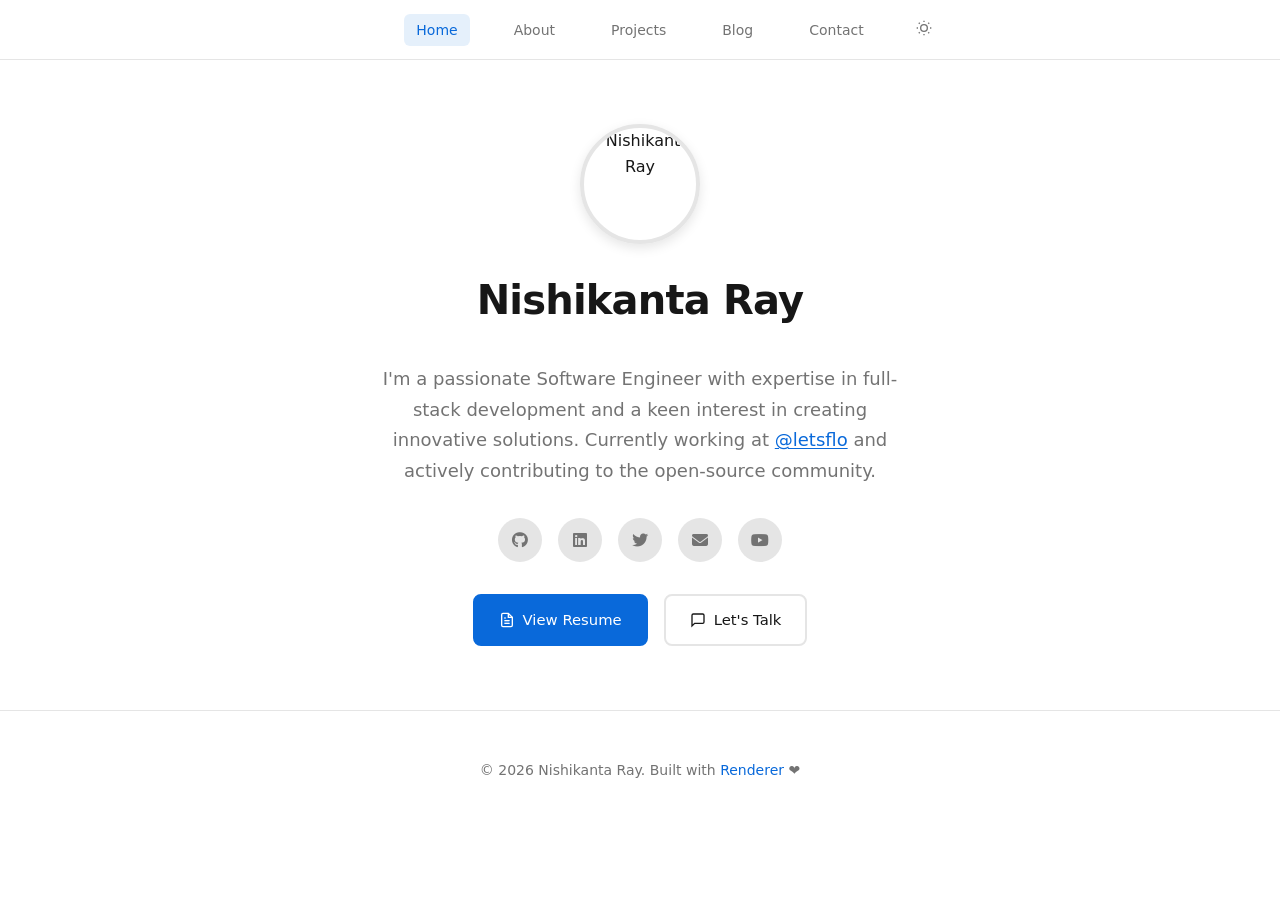
==== commit 388bfd4f: "Add NexoDrive project and update hero button text Introduced NexoDrive as a featured project in resu" ====
--- a/index.html
+++ b/index.html
@@ -143,7 +143,7 @@
                         <line x1="16" y1="17" x2="8" y2="17"></line>
                         <polyline points="10,9 9,9 8,9"></polyline>
                     </svg>
-                    Hire Me
+                    View Resume
                 </a>
                 <a href="https://us10.list-manage.com/contact-form?u=6de222a2f25969efb260c03d4&form_id=f68d4e9f93e132f6e275d7e4ee0bd76a" class="btn btn-secondary" target="_blank" rel="noopener noreferrer">
                     <svg width="16" height="16" viewBox="0 0 24 24" fill="none" stroke="currentColor" stroke-width="2">
--- a/css/home.css
+++ b/css/home.css
@@ -1413,4 +1413,61 @@
 /* Hidden */
 .hidden {
     display: none;
+}
+
+/* Mobile Navigation Styles */
+@media (max-width: 768px) {
+    .nav-container {
+        justify-content: space-between;
+        padding: 0 var(--space-4);
+    }
+
+    .nav-mobile-spacer {
+        display: block;
+        width: 44px; /* Same width as controls */
+    }
+
+    .nav-links {
+        position: fixed;
+        top: var(--nav-height);
+        left: 0;
+        right: 0;
+        background: var(--bg);
+        border-bottom: 1px solid var(--border);
+        flex-direction: column;
+        gap: 0;
+        padding: var(--space-4);
+        box-shadow: 0 4px 12px rgba(0, 0, 0, 0.1);
+        transform: translateY(-100%);
+        opacity: 0;
+        visibility: hidden;
+        transition: all 0.3s ease;
+        z-index: 99;
+    }
+
+    .nav-links.mobile-open {
+        transform: translateY(0);
+        opacity: 1;
+        visibility: visible;
+    }
+
+    .nav-link {
+        display: block;
+        padding: var(--space-3) 0;
+        border-bottom: 1px solid var(--border);
+        text-align: center;
+        font-size: 1rem;
+    }
+
+    .nav-link:last-child {
+        border-bottom: none;
+    }
+
+    .mobile-menu-toggle {
+        display: block !important;
+    }
+
+    .main {
+        padding: 0 var(--space-4);
+    }
 }
--- a/css/home.css
+++ b/css/home.css
@@ -1413,4 +1413,61 @@
 /* Hidden */
 .hidden {
     display: none;
+}
+
+/* Mobile Navigation Styles */
+@media (max-width: 768px) {
+    .nav-container {
+        justify-content: space-between;
+        padding: 0 var(--space-4);
+    }
+
+    .nav-mobile-spacer {
+        display: block;
+        width: 44px; /* Same width as controls */
+    }
+
+    .nav-links {
+        position: fixed;
+        top: var(--nav-height);
+        left: 0;
+        right: 0;
+        background: var(--bg);
+        border-bottom: 1px solid var(--border);
+        flex-direction: column;
+        gap: 0;
+        padding: var(--space-4);
+        box-shadow: 0 4px 12px rgba(0, 0, 0, 0.1);
+        transform: translateY(-100%);
+        opacity: 0;
+        visibility: hidden;
+        transition: all 0.3s ease;
+        z-index: 99;
+    }
+
+    .nav-links.mobile-open {
+        transform: translateY(0);
+        opacity: 1;
+        visibility: visible;
+    }
+
+    .nav-link {
+        display: block;
+        padding: var(--space-3) 0;
+        border-bottom: 1px solid var(--border);
+        text-align: center;
+        font-size: 1rem;
+    }
+
+    .nav-link:last-child {
+        border-bottom: none;
+    }
+
+    .mobile-menu-toggle {
+        display: block !important;
+    }
+
+    .main {
+        padding: 0 var(--space-4);
+    }
 }
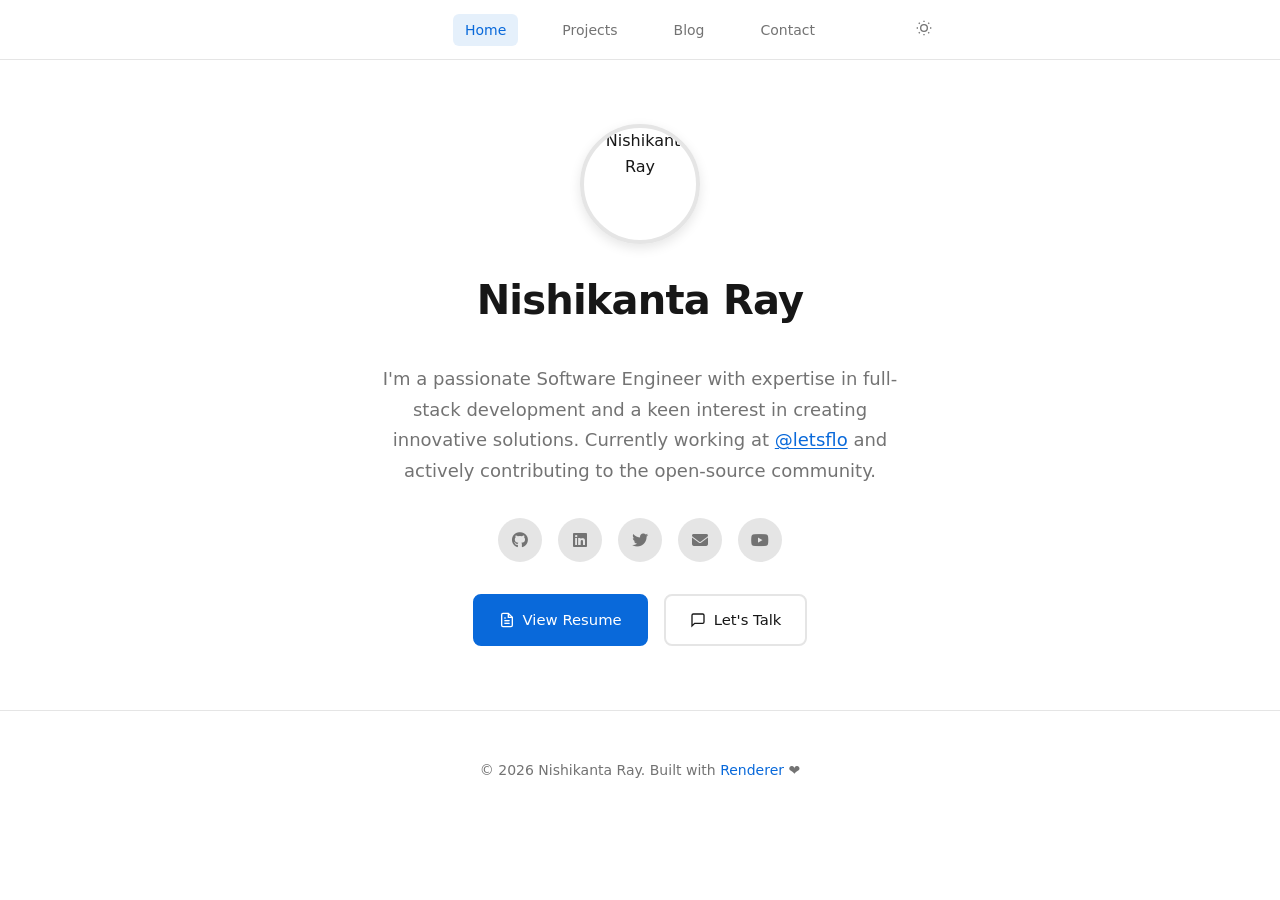
==== commit 0bbe3902: "Remove blog system and about page, update resume Deleted all blog-related files, about page, and ass" ====
--- a/index.html
+++ b/index.html
@@ -1,11 +1,13 @@
 <!DOCTYPE html>
 <html lang="en">
+
 <head>
     <meta charset="UTF-8">
     <meta name="viewport" content="width=device-width, initial-scale=1.0">
     <title>Nishikanta Ray - Software Engineer & Full Stack Developer</title>
-    <meta name="description" content="A passionate Full Stack Developer, explorer, and freelancer with 2+ years of experience in designing, developing, and delivering innovative web solutions.">
-    
+    <meta name="description"
+        content="A passionate Full Stack Developer, explorer, and freelancer with 2+ years of experience in designing, developing, and delivering innovative web solutions.">
+
     <!-- DNS Prefetch and Preconnect for external resources -->
     <link rel="dns-prefetch" href="//avatars.githubusercontent.com">
     <link rel="dns-prefetch" href="//cdnjs.cloudflare.com">
@@ -13,7 +15,7 @@
     <link rel="dns-prefetch" href="//rsms.me">
     <link rel="preconnect" href="https://avatars.githubusercontent.com" crossorigin>
     <link rel="preconnect" href="https://rsms.me" crossorigin>
-    
+
     <!-- Preload critical resources -->
     <link rel="preload" href="https://avatars.githubusercontent.com/u/62615392?v=4" as="image" type="image/jpeg">
     <link rel="preload" href="./css/critical.css" as="style">
@@ -21,37 +23,58 @@
     <link rel="preload" href="./js/lazy-loader.js" as="script">
     <link rel="preload" href="./js/toml-loader.js" as="script">
     <link rel="preload" href="./config/home.toml" as="fetch" crossorigin>
-    
+
     <!-- Prefetch likely next resources -->
     <link rel="prefetch" href="./js/home.js">
     <link rel="prefetch" href="./js/social-config-toml.js">
     <link rel="prefetch" href="https://cdn.jsdelivr.net/npm/marked@9.1.2/marked.min.js">
-    
+
     <!-- Critical CSS (inline core styles for above-the-fold content) -->
     <link rel="stylesheet" href="./css/critical.css">
-    
+
     <!-- Fonts - Load asynchronously -->
-    <link rel="preload" href="https://rsms.me/inter/inter.css" as="style" onload="this.onload=null;this.rel='stylesheet'">
-    <noscript><link rel="stylesheet" href="https://rsms.me/inter/inter.css"></noscript>
-    
+    <link rel="preload" href="https://rsms.me/inter/inter.css" as="style"
+        onload="this.onload=null;this.rel='stylesheet'">
+    <noscript>
+        <link rel="stylesheet" href="https://rsms.me/inter/inter.css">
+    </noscript>
+
     <!-- Font Awesome - Defer loading -->
-    <link rel="preload" href="https://cdnjs.cloudflare.com/ajax/libs/font-awesome/6.4.0/css/all.min.css" as="style" onload="this.onload=null;this.rel='stylesheet'">
-    <noscript><link rel="stylesheet" href="https://cdnjs.cloudflare.com/ajax/libs/font-awesome/6.4.0/css/all.min.css"></noscript>
-    
+    <link rel="preload" href="https://cdnjs.cloudflare.com/ajax/libs/font-awesome/6.4.0/css/all.min.css" as="style"
+        onload="this.onload=null;this.rel='stylesheet'">
+    <noscript>
+        <link rel="stylesheet" href="https://cdnjs.cloudflare.com/ajax/libs/font-awesome/6.4.0/css/all.min.css">
+    </noscript>
+
     <!-- Non-critical CSS - Load asynchronously -->
     <link rel="preload" href="./css/home.css" as="style" onload="this.onload=null;this.rel='stylesheet'">
-    <noscript><link rel="stylesheet" href="./css/home.css"></noscript>
-    
+    <noscript>
+        <link rel="stylesheet" href="./css/home.css">
+    </noscript>
+
     <!-- Progressive Enhancement: Ensure critical functionality without JavaScript -->
     <noscript>
         <style>
-            .hero-intro, .hero-actions { opacity: 1 !important; }
-            .nav-links { display: flex !important; }
-            .mobile-menu-toggle { display: none !important; }
-            .js-only { display: none !important; }
+            .hero-intro,
+            .hero-actions {
+                opacity: 1 !important;
+            }
+
+            .nav-links {
+                display: flex !important;
+            }
+
+            .mobile-menu-toggle {
+                display: none !important;
+            }
+
+            .js-only {
+                display: none !important;
+            }
         </style>
     </noscript>
 </head>
+
 <body>
     <!-- Navigation -->
     <nav class="nav">
@@ -59,9 +82,10 @@
             <div class="nav-mobile-spacer"></div>
             <ul class="nav-links" id="nav-links">
                 <li><a href="index.html" class="nav-link active">Home</a></li>
-                <li><a href="about.html" class="nav-link">About</a></li>
+
                 <li><a href="projects.html" class="nav-link">Projects</a></li>
-                <li><a href="https://blog.nishikanta.in/" class="nav-link" target="_blank" rel="noopener noreferrer">Blog</a></li>
+                <li><a href="https://blog.nishikanta.in/" class="nav-link" target="_blank"
+                        rel="noopener noreferrer">Blog</a></li>
                 <li><a href="contact.html" class="nav-link">Contact</a></li>
             </ul>
             <div class="nav-controls">
@@ -94,45 +118,47 @@
         <!-- Hero Section -->
         <section id="home" class="hero">
             <div class="hero-profile-image">
-                <img src="https://avatars.githubusercontent.com/u/62615392?v=4" 
-                     alt="Nishikanta Ray" 
-                     class="profile-img"
-                     width="120" 
-                     height="120"
-                     loading="eager"
-                     decoding="async"
-                     fetchpriority="high">
+                <img src="https://avatars.githubusercontent.com/u/62615392?v=4" alt="Nishikanta Ray" class="profile-img"
+                    width="120" height="120" loading="eager" decoding="async" fetchpriority="high">
             </div>
             <h1 class="hero-title">Nishikanta Ray</h1>
             <div class="hero-intro">
-                <p>A passionate Full Stack Developer, explorer, and freelancer with 2+ years of experience in designing, developing, and delivering innovative web solutions.</p>
-                <p>Currently working at @letsflo and actively contributing to the open-source community. I specialize in JavaScript, TypeScript, React, Node.js, and modern web technologies. Check out my <a href="projects.html">projects</a> and <a href="https://blog.nishikanta.in/" target="_blank" rel="noopener noreferrer">blog</a> for insights into my development journey.</p>
+                <p>A passionate Full Stack Developer, explorer, and freelancer with 2+ years of experience in designing,
+                    developing, and delivering innovative web solutions.</p>
+                <p>Currently working at @letsflo and actively contributing to the open-source community. I specialize in
+                    JavaScript, TypeScript, React, Node.js, and modern web technologies. Check out my <a
+                        href="projects.html">projects</a> and <a href="https://blog.nishikanta.in/" target="_blank"
+                        rel="noopener noreferrer">blog</a> for insights into my development journey.</p>
             </div>
             <div class="social-links" id="social-links">
                 <!-- Social links will be loaded by JavaScript -->
             </div>
-            
+
             <!-- NoScript fallback social links -->
             <noscript>
                 <div class="social-links">
-                    <a href="https://github.com/NishikantaRay" target="_blank" class="social-link" title="GitHub" rel="noopener noreferrer">
+                    <a href="https://github.com/NishikantaRay" target="_blank" class="social-link" title="GitHub"
+                        rel="noopener noreferrer">
                         <span class="social-icon">📂</span>
                     </a>
-                    <a href="https://linkedin.com/in/nishikanta-ray-7786a0196" target="_blank" class="social-link" title="LinkedIn" rel="noopener noreferrer">
+                    <a href="https://linkedin.com/in/nishikanta-ray-7786a0196" target="_blank" class="social-link"
+                        title="LinkedIn" rel="noopener noreferrer">
                         <span class="social-icon">💼</span>
                     </a>
-                    <a href="https://twitter.com/NishikantaRay5" target="_blank" class="social-link" title="Twitter" rel="noopener noreferrer">
+                    <a href="https://twitter.com/NishikantaRay5" target="_blank" class="social-link" title="Twitter"
+                        rel="noopener noreferrer">
                         <span class="social-icon">🐦</span>
                     </a>
                     <a href="mailto:nishikantaray1@gmail.com" class="social-link" title="Email">
                         <span class="social-icon">✉️</span>
                     </a>
-                    <a href="https://youtube.com/@nishikantaray5637" target="_blank" class="social-link" title="YouTube" rel="noopener noreferrer">
+                    <a href="https://youtube.com/@nishikantaray5637" target="_blank" class="social-link" title="YouTube"
+                        rel="noopener noreferrer">
                         <span class="social-icon">📺</span>
                     </a>
                 </div>
             </noscript>
-            
+
             <!-- Action Buttons -->
             <div class="hero-actions">
                 <a href="resume.html" class="btn btn-primary">
@@ -145,7 +171,8 @@
                     </svg>
                     View Resume
                 </a>
-                <a href="https://us10.list-manage.com/contact-form?u=6de222a2f25969efb260c03d4&form_id=f68d4e9f93e132f6e275d7e4ee0bd76a" class="btn btn-secondary" target="_blank" rel="noopener noreferrer">
+                <a href="https://us10.list-manage.com/contact-form?u=6de222a2f25969efb260c03d4&form_id=f68d4e9f93e132f6e275d7e4ee0bd76a"
+                    class="btn btn-secondary" target="_blank" rel="noopener noreferrer">
                     <svg width="16" height="16" viewBox="0 0 24 24" fill="none" stroke="currentColor" stroke-width="2">
                         <path d="M21 15a2 2 0 0 1-2 2H7l-4 4V5a2 2 0 0 1 2-2h14a2 2 0 0 1 2 2z"></path>
                     </svg>
@@ -191,7 +218,7 @@
         <!-- Dashboard Analytics Section -->
         <section id="dashboard" class="dashboard" style="display: none;">
             <h2 class="dashboard-title">Dashboard & Analytics</h2>
-            
+
             <!-- Main Analytics Grid -->
             <div class="dashboard-grid">
                 <!-- Recent Projects Chart -->
@@ -214,7 +241,9 @@
                     <div class="card-header">
                         <h3 class="card-title">Tech Stack</h3>
                         <svg class="card-icon" viewBox="0 0 24 24" fill="none" stroke="currentColor" stroke-width="2">
-                            <path d="M12 2l3.09 6.26L22 9.27l-5 4.87 1.18 6.88L12 17.77l-6.18 3.25L7 14.14 2 9.27l6.91-1.01L12 2z"></path>
+                            <path
+                                d="M12 2l3.09 6.26L22 9.27l-5 4.87 1.18 6.88L12 17.77l-6.18 3.25L7 14.14 2 9.27l6.91-1.01L12 2z">
+                            </path>
                         </svg>
                     </div>
                     <div class="chart-container">
@@ -245,7 +274,7 @@
                         </svg>
                     </div>
                     <div class="activity-container" id="recentActivity">
-                      
+
                     </div>
                 </div>
             </div>
@@ -254,20 +283,20 @@
             <div class="dashboard-section" data-section="skills_progress">
                 <h3 class="section-subtitle">Skills Progress</h3>
                 <div class="skills-grid" id="skillsProgress">
-                   
+
                 </div>
             </div>
 
             <!-- Statistics Grid -->
             <div class="stats-grid" id="dashboardStats" data-section="statistics">
-               
+
             </div>
 
             <!-- Code Quality Metrics -->
             <div class="dashboard-section" data-section="code_quality">
                 <h3 class="section-subtitle">Code Quality</h3>
                 <div class="quality-grid" id="codeQuality">
-                    
+
                 </div>
             </div>
 
@@ -275,7 +304,7 @@
             <div class="dashboard-section" data-section="learning_progress">
                 <h3 class="section-subtitle">Currently Learning</h3>
                 <div class="learning-grid" id="learningProgress">
-                    
+
                 </div>
             </div>
         </section>
@@ -283,29 +312,30 @@
 
     <!-- Footer -->
     <footer class="footer">
-        <p>&copy; <span id="footer-year"></span> Nishikanta Ray. Built with <a href="https://renderer.nishikanta.in/" target="_blank" rel="noopener noreferrer">Renderer</a> ❤️</p>
+        <p>&copy; <span id="footer-year"></span> Nishikanta Ray. Built with <a href="https://renderer.nishikanta.in/"
+                target="_blank" rel="noopener noreferrer">Renderer</a> ❤️</p>
     </footer>
-    
+
     <script>
         document.getElementById('footer-year').textContent = new Date().getFullYear();
     </script>
-    
+
     <!-- Fast initialization system -->
     <script defer src="./js/lazy-loader.js"></script>
     <script defer src="./js/toml-loader.js"></script>
     <script defer src="./js/performance-monitor.js"></script>
     <script defer src="./js/fast-init.js"></script>
-    
+
     <!-- Load enhanced features only when needed -->
     <script>
         // Load full portfolio features after initial critical loading
-        window.addEventListener('load', function() {
-            setTimeout(function() {
+        window.addEventListener('load', function () {
+            setTimeout(function () {
                 // Load social config and full portfolio only if needed
                 const loadFullFeatures = () => {
                     if (!window.fullFeaturesLoaded) {
                         window.fullFeaturesLoaded = true;
-                        
+
                         // Load social config
                         if (!document.querySelector('script[src*="social-config"]')) {
                             const script1 = document.createElement('script');
@@ -313,7 +343,7 @@
                             script1.defer = true;
                             document.head.appendChild(script1);
                         }
-                        
+
                         // Load dashboard config only if dashboard is enabled
                         if (!document.querySelector('script[src*="dashboard-config"]')) {
                             const script2 = document.createElement('script');
@@ -321,7 +351,7 @@
                             script2.defer = true;
                             document.head.appendChild(script2);
                         }
-                        
+
                         // Load full home.js for advanced features
                         if (!document.querySelector('script[src*="home.js"]')) {
                             const script3 = document.createElement('script');
@@ -331,17 +361,18 @@
                         }
                     }
                 };
-                
+
                 // Load on user interaction or after delay
                 const events = ['click', 'scroll', 'keydown', 'touchstart'];
                 events.forEach(event => {
                     document.addEventListener(event, loadFullFeatures, { once: true, passive: true });
                 });
-                
+
                 // Fallback: load after 2 seconds anyway
                 setTimeout(loadFullFeatures, 2000);
             }, 500);
         });
     </script>
 </body>
+
 </html>
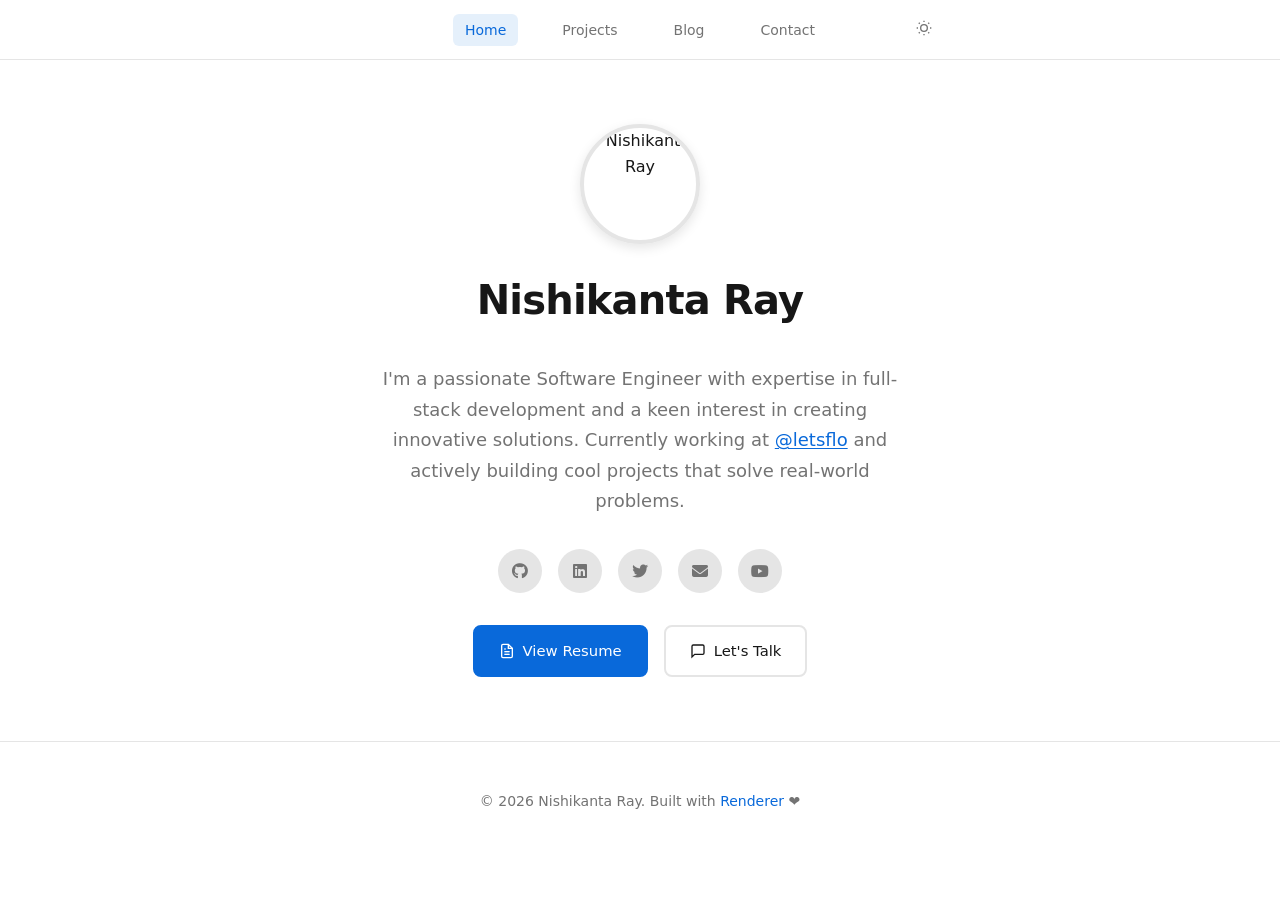
==== commit 56612fe5: "Remove about, blog, and docs pages and related assets Deleted about, blog, and documentation pages a" ====
--- a/index.html
+++ b/index.html
@@ -125,7 +125,8 @@
             <div class="hero-intro">
                 <p>A passionate Full Stack Developer, explorer, and freelancer with 2+ years of experience in designing,
                     developing, and delivering innovative web solutions.</p>
-                <p>Currently working at @letsflo and actively contributing to the open-source community. I specialize in
+                <p>Currently working at @letsflo and actively building cool projects that solve real-world problems. I
+                    specialize in
                     JavaScript, TypeScript, React, Node.js, and modern web technologies. Check out my <a
                         href="projects.html">projects</a> and <a href="https://blog.nishikanta.in/" target="_blank"
                         rel="noopener noreferrer">blog</a> for insights into my development journey.</p>
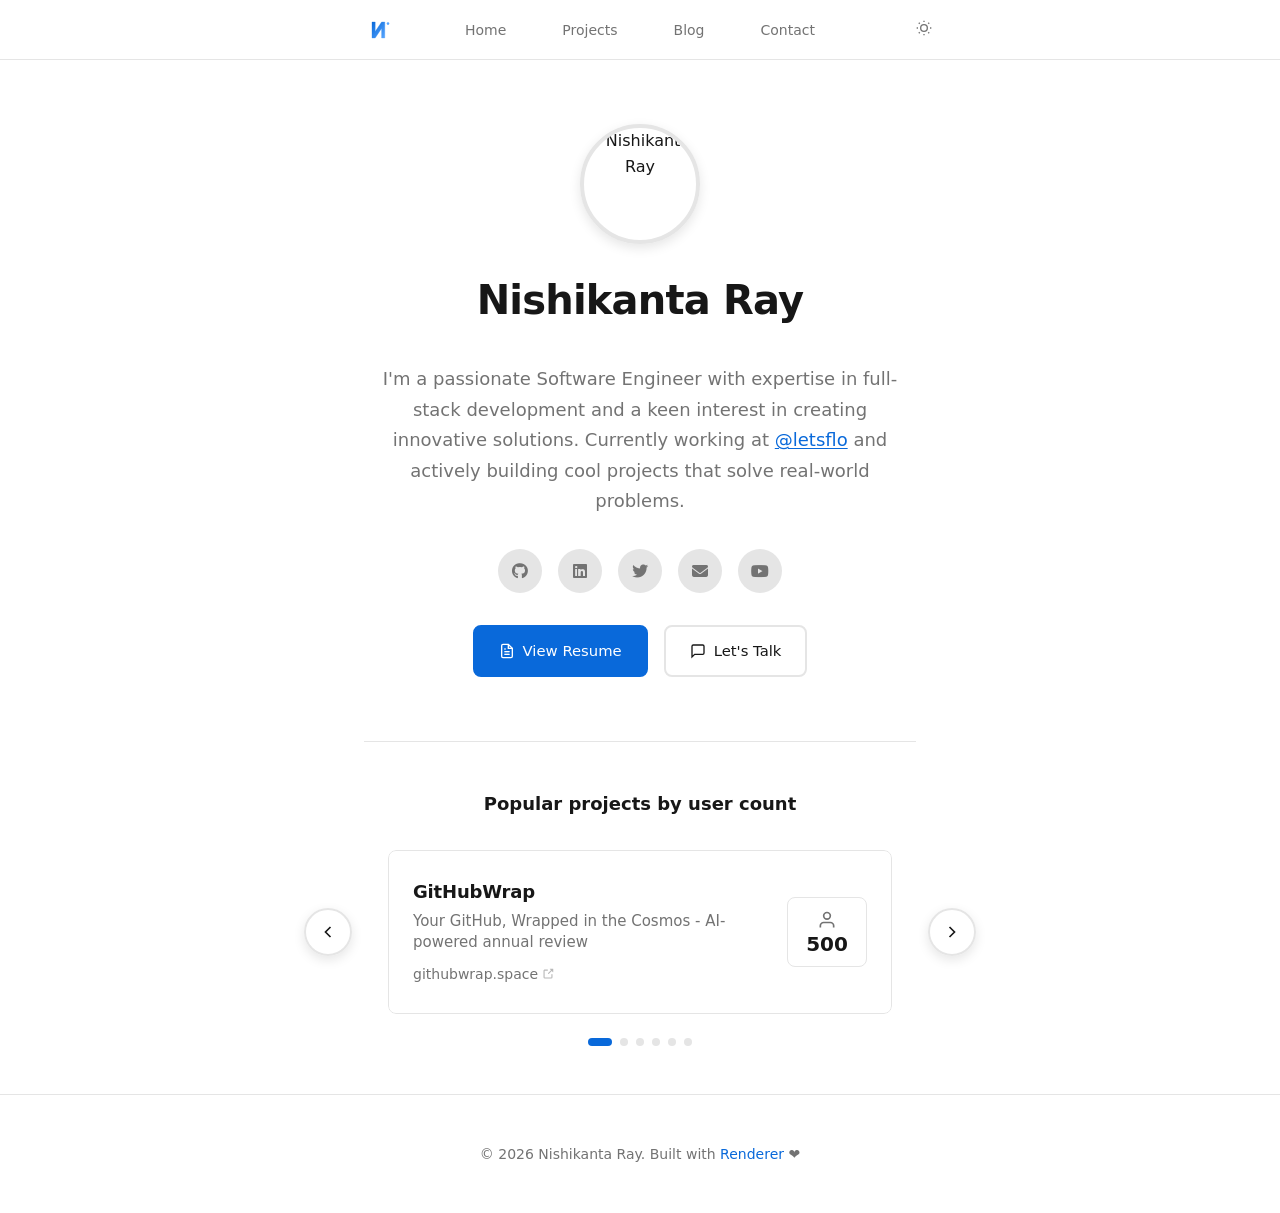
==== commit edd6153c: "Add featured products carousel and favicon Introduces a new featured products carousel section on th" ====
--- a/index.html
+++ b/index.html
@@ -7,6 +7,10 @@
     <title>Nishikanta Ray - Software Engineer & Full Stack Developer</title>
     <meta name="description"
         content="A passionate Full Stack Developer, explorer, and freelancer with 2+ years of experience in designing, developing, and delivering innovative web solutions.">
+
+    <!-- Favicon -->
+    <link rel="icon" type="image/svg+xml" href="/favicon.svg">
+    <link rel="alternate icon" href="/favicon.svg">
 
     <!-- DNS Prefetch and Preconnect for external resources -->
     <link rel="dns-prefetch" href="//avatars.githubusercontent.com">
@@ -79,6 +83,19 @@
     <!-- Navigation -->
     <nav class="nav">
         <div class="nav-container">
+            <a href="index.html" class="nav-logo" aria-label="Home">
+                <svg width="32" height="32" viewBox="0 0 100 100">
+                    <defs>
+                        <linearGradient id="nGradientNav" x1="0%" y1="0%" x2="100%" y2="100%">
+                            <stop offset="0%" style="stop-color:#0969da;stop-opacity:1" />
+                            <stop offset="100%" style="stop-color:#58a6ff;stop-opacity:1" />
+                        </linearGradient>
+                    </defs>
+                    <path d="M 25 25 L 35 25 L 35 55 L 55 25 L 65 25 L 65 75 L 55 75 L 55 45 L 35 75 L 25 75 Z"
+                        fill="url(#nGradientNav)" stroke="url(#nGradientNav)" stroke-width="1" />
+                    <circle cx="75" cy="30" r="4" fill="#58a6ff" />
+                </svg>
+            </a>
             <div class="nav-mobile-spacer"></div>
             <ul class="nav-links" id="nav-links">
                 <li><a href="index.html" class="nav-link active">Home</a></li>
@@ -182,6 +199,31 @@
             </div>
         </section>
 
+        <!-- Featured Products Carousel -->
+        <section id="featured-carousel" class="featured-carousel">
+            <div class="section-header">
+                <p class="section-subtitle">Popular projects by user count</p>
+            </div>
+            <div class="carousel-container">
+                <button class="carousel-btn carousel-prev" aria-label="Previous">
+                    <svg width="20" height="20" viewBox="0 0 24 24" fill="none" stroke="currentColor" stroke-width="2">
+                        <polyline points="15 18 9 12 15 6"></polyline>
+                    </svg>
+                </button>
+                <div class="carousel-wrapper">
+                    <div class="carousel-track" id="carouselTrack">
+                        <!-- Populated by JavaScript -->
+                    </div>
+                </div>
+                <button class="carousel-btn carousel-next" aria-label="Next">
+                    <svg width="20" height="20" viewBox="0 0 24 24" fill="none" stroke="currentColor" stroke-width="2">
+                        <polyline points="9 18 15 12 9 6"></polyline>
+                    </svg>
+                </button>
+            </div>
+            <div class="carousel-dots" id="carouselDots"></div>
+        </section>
+
         <!-- Latest Freelance Projects Section -->
         <section id="freelance-projects" class="freelance-projects">
             <div class="section-header">
--- a/css/critical.css
+++ b/css/critical.css
@@ -68,6 +68,27 @@
     position: relative;
 }
 
+.nav-logo {
+    position: absolute;
+    left: 1.5rem;
+    display: flex;
+    align-items: center;
+    text-decoration: none;
+    transition: transform 0.2s ease;
+}
+
+.nav-logo:hover {
+    transform: scale(1.05);
+}
+
+.nav-logo svg {
+    display: block;
+}
+
+.nav-mobile-spacer {
+    display: none;
+}
+
 .nav-links {
     display: flex;
     gap: 2rem;
@@ -288,7 +309,8 @@
     justify-content: center;
     flex-wrap: wrap;
     margin: 2rem 0;
-    min-height: 44px; /* Prevent layout shift */
+    min-height: 44px;
+    /* Prevent layout shift */
     align-items: center;
 }
 
@@ -324,6 +346,7 @@
         opacity: 0;
         transform: translateY(10px);
     }
+
     to {
         opacity: 1;
         transform: translateY(0);
@@ -356,22 +379,18 @@
     left: -100%;
     width: 100%;
     height: 100%;
-    background: linear-gradient(
-        90deg,
-        transparent,
-        rgba(255, 255, 255, 0.4),
-        transparent
-    );
+    background: linear-gradient(90deg,
+            transparent,
+            rgba(255, 255, 255, 0.4),
+            transparent);
     animation: skeleton-shimmer 2s infinite;
 }
 
 [data-theme="dark"] .social-skeleton::before {
-    background: linear-gradient(
-        90deg,
-        transparent,
-        rgba(255, 255, 255, 0.1),
-        transparent
-    );
+    background: linear-gradient(90deg,
+            transparent,
+            rgba(255, 255, 255, 0.1),
+            transparent);
 }
 
 /* Hide loading skeleton when JavaScript loads social links */
@@ -385,9 +404,12 @@
 }
 
 @keyframes skeleton-pulse {
-    0%, 100% {
+
+    0%,
+    100% {
         opacity: 1;
     }
+
     50% {
         opacity: 0.6;
     }
@@ -397,6 +419,7 @@
     0% {
         left: -100%;
     }
+
     100% {
         left: 100%;
     }
--- a/css/critical.css
+++ b/css/critical.css
@@ -68,6 +68,27 @@
     position: relative;
 }
 
+.nav-logo {
+    position: absolute;
+    left: 1.5rem;
+    display: flex;
+    align-items: center;
+    text-decoration: none;
+    transition: transform 0.2s ease;
+}
+
+.nav-logo:hover {
+    transform: scale(1.05);
+}
+
+.nav-logo svg {
+    display: block;
+}
+
+.nav-mobile-spacer {
+    display: none;
+}
+
 .nav-links {
     display: flex;
     gap: 2rem;
@@ -288,7 +309,8 @@
     justify-content: center;
     flex-wrap: wrap;
     margin: 2rem 0;
-    min-height: 44px; /* Prevent layout shift */
+    min-height: 44px;
+    /* Prevent layout shift */
     align-items: center;
 }
 
@@ -324,6 +346,7 @@
         opacity: 0;
         transform: translateY(10px);
     }
+
     to {
         opacity: 1;
         transform: translateY(0);
@@ -356,22 +379,18 @@
     left: -100%;
     width: 100%;
     height: 100%;
-    background: linear-gradient(
-        90deg,
-        transparent,
-        rgba(255, 255, 255, 0.4),
-        transparent
-    );
+    background: linear-gradient(90deg,
+            transparent,
+            rgba(255, 255, 255, 0.4),
+            transparent);
     animation: skeleton-shimmer 2s infinite;
 }
 
 [data-theme="dark"] .social-skeleton::before {
-    background: linear-gradient(
-        90deg,
-        transparent,
-        rgba(255, 255, 255, 0.1),
-        transparent
-    );
+    background: linear-gradient(90deg,
+            transparent,
+            rgba(255, 255, 255, 0.1),
+            transparent);
 }
 
 /* Hide loading skeleton when JavaScript loads social links */
@@ -385,9 +404,12 @@
 }
 
 @keyframes skeleton-pulse {
-    0%, 100% {
+
+    0%,
+    100% {
         opacity: 1;
     }
+
     50% {
         opacity: 0.6;
     }
@@ -397,6 +419,7 @@
     0% {
         left: -100%;
     }
+
     100% {
         left: 100%;
     }
--- a/css/home.css
+++ b/css/home.css
@@ -519,6 +519,83 @@
         width: 40px;
         height: 40px;
     }
+
+    /* Carousel Mobile */
+    .carousel-container {
+        padding: 0 var(--space-4);
+        max-width: 100%;
+    }
+
+    .carousel-btn {
+        display: none !important;
+    }
+
+    .carousel-prev,
+    .carousel-next {
+        display: none !important;
+    }
+
+    .carousel-card {
+        padding: var(--space-5) var(--space-5);
+        gap: var(--space-3);
+        flex-direction: column;
+        align-items: flex-start;
+    }
+
+    .carousel-card-content {
+        width: 100%;
+        display: flex;
+        flex-direction: column;
+    }
+
+    .carousel-card-name {
+        font-size: 1.0625rem;
+        order: 1;
+    }
+
+    .carousel-card-tagline {
+        font-size: 0.875rem;
+        line-height: 1.45;
+        order: 2;
+    }
+
+    .carousel-card-url {
+        font-size: 0.8125rem;
+        order: 3;
+    }
+
+    .carousel-card-users {
+        width: 100%;
+        flex-direction: row;
+        justify-content: space-between;
+        align-items: center;
+        padding: var(--space-3) var(--space-4);
+        margin-top: var(--space-2);
+        gap: var(--space-2);
+    }
+
+    .carousel-card-users-icon {
+        width: 20px;
+        height: 20px;
+    }
+
+    .carousel-card-users-count {
+        font-size: 1.25rem;
+    }
+
+    .carousel-card-users {
+        padding: var(--space-3) var(--space-4);
+        min-width: 80px;
+    }
+
+    .carousel-card-users-icon {
+        width: 20px;
+        height: 20px;
+    }
+
+    .carousel-card-users-count {
+        font-size: 1.25rem;
+    }
 }
 
 /* Animations */
@@ -536,6 +613,290 @@
         opacity: 1;
         transform: translateY(0);
     }
+}
+
+/* Featured Carousel Section */
+.featured-carousel {
+    padding: var(--space-12) 0;
+    border-top: 1px solid var(--border);
+}
+
+.carousel-container {
+    position: relative;
+    max-width: 1200px;
+    margin: 0 auto;
+    padding: 0 var(--space-6);
+}
+
+.carousel-wrapper {
+    overflow: hidden;
+    border-radius: 8px;
+}
+
+.carousel-track {
+    display: flex;
+    transition: transform 0.5s cubic-bezier(0.4, 0, 0.2, 1);
+    gap: var(--space-4);
+}
+
+.carousel-card {
+    flex: 0 0 100%;
+    background: var(--bg);
+    border: 1px solid var(--border);
+    border-radius: 8px;
+    padding: var(--space-4) var(--space-6);
+    transition: all 0.2s ease;
+    cursor: pointer;
+    position: relative;
+    overflow: hidden;
+    display: flex;
+    gap: var(--space-4);
+    align-items: center;
+    justify-content: space-between;
+}
+
+.carousel-card:hover {
+    border-color: var(--text-accent);
+    box-shadow: 0 2px 8px rgba(0, 0, 0, 0.08);
+}
+
+[data-theme="dark"] .carousel-card {
+    background: rgba(255, 255, 255, 0.02);
+}
+
+[data-theme="dark"] .carousel-card:hover {
+    box-shadow: 0 2px 8px rgba(0, 0, 0, 0.2);
+}
+
+.carousel-card-rank {
+    display: none;
+}
+
+.carousel-card-logo {
+    display: none;
+}
+
+.carousel-card-content {
+    flex: 1;
+    min-width: 0;
+}
+
+.carousel-card-name {
+    font-size: 1.125rem;
+    font-weight: 600;
+    margin-bottom: var(--space-1);
+    color: var(--text);
+    letter-spacing: -0.01em;
+}
+
+.carousel-card-tagline {
+    font-size: 0.9375rem;
+    color: var(--text-muted);
+    margin-bottom: var(--space-2);
+    line-height: 1.4;
+}
+
+.carousel-card-description {
+    display: none;
+}
+
+.carousel-card-url {
+    font-size: 0.875rem;
+    color: var(--text-muted);
+    text-decoration: none;
+    display: inline-flex;
+    align-items: center;
+    gap: var(--space-1);
+    transition: all 0.2s ease;
+}
+
+.carousel-card-url svg {
+    width: 12px;
+    height: 12px;
+    opacity: 0.5;
+}
+
+.carousel-card-url:hover {
+    color: var(--text-accent);
+}
+
+.carousel-card-url:hover svg {
+    opacity: 1;
+    transform: translateX(2px);
+}
+
+.carousel-card-meta {
+    display: flex;
+    align-items: center;
+    gap: var(--space-4);
+    flex-wrap: wrap;
+}
+
+.carousel-card-stat {
+    display: flex;
+    align-items: center;
+    gap: var(--space-1);
+    color: var(--text-muted);
+    font-size: 0.875rem;
+}
+
+.carousel-card-stat svg {
+    width: 16px;
+    height: 16px;
+    opacity: 0.7;
+}
+
+.carousel-card-tags {
+    display: flex;
+    gap: var(--space-2);
+    flex-wrap: wrap;
+}
+
+.carousel-card-tag {
+    color: var(--text-muted);
+    font-size: 0.875rem;
+}
+
+.carousel-card-tag:not(:last-child)::after {
+    content: ", ";
+}
+
+.carousel-card-users {
+    display: flex;
+    flex-direction: column;
+    align-items: center;
+    justify-content: center;
+    gap: var(--space-1);
+    background: var(--bg);
+    border: 1.5px solid var(--border);
+    border-radius: 8px;
+    padding: var(--space-3) var(--space-4);
+    min-width: 80px;
+    flex-shrink: 0;
+    transition: all 0.2s ease;
+}
+
+.carousel-card:hover .carousel-card-users {
+    border-color: var(--text-accent);
+    background: rgba(9, 105, 218, 0.05);
+}
+
+[data-theme="dark"] .carousel-card:hover .carousel-card-users {
+    background: rgba(88, 166, 255, 0.1);
+}
+
+.carousel-card-users-icon {
+    width: 20px;
+    height: 20px;
+    color: var(--text-muted);
+}
+
+.carousel-card-users-count {
+    font-size: 1.25rem;
+    font-weight: 700;
+    color: var(--text);
+    line-height: 1;
+}
+
+.carousel-btn {
+    position: absolute;
+    top: 50%;
+    transform: translateY(-50%);
+    background: rgba(255, 255, 255, 0.95);
+    border: 2px solid var(--border);
+    border-radius: 50%;
+    width: 48px;
+    height: 48px;
+    display: flex;
+    align-items: center;
+    justify-content: center;
+    cursor: pointer;
+    transition: all 0.25s cubic-bezier(0.4, 0, 0.2, 1);
+    z-index: 10;
+    box-shadow: 0 4px 12px rgba(0, 0, 0, 0.1);
+    backdrop-filter: blur(8px);
+}
+
+.carousel-btn:hover {
+    background: var(--text-accent);
+    border-color: var(--text-accent);
+    box-shadow: 0 6px 20px rgba(9, 105, 218, 0.35);
+    transform: translateY(-50%) scale(1.08);
+}
+
+.carousel-btn:active {
+    transform: translateY(-50%) scale(0.92);
+}
+
+.carousel-btn svg {
+    color: var(--text);
+    transition: color 0.2s ease;
+    width: 20px;
+    height: 20px;
+}
+
+.carousel-btn:hover svg {
+    color: white;
+}
+
+[data-theme="dark"] .carousel-btn {
+    background: rgba(20, 20, 20, 0.95);
+    border-color: rgba(255, 255, 255, 0.15);
+    box-shadow: 0 4px 12px rgba(0, 0, 0, 0.4);
+}
+
+[data-theme="dark"] .carousel-btn:hover {
+    background: var(--text-accent);
+    box-shadow: 0 6px 20px rgba(88, 166, 255, 0.35);
+}
+
+.carousel-prev {
+    left: -60px;
+}
+
+.carousel-next {
+    right: -60px;
+}
+
+.carousel-dots {
+    display: flex;
+    justify-content: center;
+    gap: var(--space-2);
+    margin-top: var(--space-6);
+}
+
+.carousel-dot {
+    width: 8px;
+    height: 8px;
+    border-radius: 50%;
+    background: var(--border);
+    border: none;
+    cursor: pointer;
+    transition: all 0.3s ease;
+    padding: 0;
+}
+
+.carousel-dot:hover {
+    background: var(--text-muted);
+    transform: scale(1.2);
+}
+
+.carousel-dot.active {
+    width: 24px;
+    border-radius: 4px;
+    background: var(--text-accent);
+}
+
+[data-theme="dark"] .carousel-dot {
+    background: rgba(255, 255, 255, 0.2);
+}
+
+[data-theme="dark"] .carousel-dot:hover {
+    background: rgba(255, 255, 255, 0.4);
+}
+
+[data-theme="dark"] .carousel-dot.active {
+    background: var(--text-accent);
 }
 
 /* Freelance Projects Section */
@@ -544,7 +905,8 @@
 #dashboard {
     padding: var(--space-12) 0;
     border-top: 1px solid var(--border);
-    display: none; /* Hidden by default, shown by JS if enabled */
+    display: none;
+    /* Hidden by default, shown by JS if enabled */
 }
 
 .freelance-projects.section-visible,
@@ -697,12 +1059,15 @@
 }
 
 @keyframes pulse {
-    0%, 100% { 
-        opacity: 1; 
+
+    0%,
+    100% {
+        opacity: 1;
         transform: scale(1);
     }
-    50% { 
-        opacity: 0.7; 
+
+    50% {
+        opacity: 0.7;
         transform: scale(1.2);
     }
 }
@@ -880,7 +1245,9 @@
 }
 
 @keyframes spin {
-    to { transform: rotate(360deg); }
+    to {
+        transform: rotate(360deg);
+    }
 }
 
 /* Dashboard Analytics */
@@ -1424,7 +1791,8 @@
 
     .nav-mobile-spacer {
         display: block;
-        width: 44px; /* Same width as controls */
+        width: 44px;
+        /* Same width as controls */
     }
 
     .nav-links {
--- a/css/home.css
+++ b/css/home.css
@@ -519,6 +519,83 @@
         width: 40px;
         height: 40px;
     }
+
+    /* Carousel Mobile */
+    .carousel-container {
+        padding: 0 var(--space-4);
+        max-width: 100%;
+    }
+
+    .carousel-btn {
+        display: none !important;
+    }
+
+    .carousel-prev,
+    .carousel-next {
+        display: none !important;
+    }
+
+    .carousel-card {
+        padding: var(--space-5) var(--space-5);
+        gap: var(--space-3);
+        flex-direction: column;
+        align-items: flex-start;
+    }
+
+    .carousel-card-content {
+        width: 100%;
+        display: flex;
+        flex-direction: column;
+    }
+
+    .carousel-card-name {
+        font-size: 1.0625rem;
+        order: 1;
+    }
+
+    .carousel-card-tagline {
+        font-size: 0.875rem;
+        line-height: 1.45;
+        order: 2;
+    }
+
+    .carousel-card-url {
+        font-size: 0.8125rem;
+        order: 3;
+    }
+
+    .carousel-card-users {
+        width: 100%;
+        flex-direction: row;
+        justify-content: space-between;
+        align-items: center;
+        padding: var(--space-3) var(--space-4);
+        margin-top: var(--space-2);
+        gap: var(--space-2);
+    }
+
+    .carousel-card-users-icon {
+        width: 20px;
+        height: 20px;
+    }
+
+    .carousel-card-users-count {
+        font-size: 1.25rem;
+    }
+
+    .carousel-card-users {
+        padding: var(--space-3) var(--space-4);
+        min-width: 80px;
+    }
+
+    .carousel-card-users-icon {
+        width: 20px;
+        height: 20px;
+    }
+
+    .carousel-card-users-count {
+        font-size: 1.25rem;
+    }
 }
 
 /* Animations */
@@ -536,6 +613,290 @@
         opacity: 1;
         transform: translateY(0);
     }
+}
+
+/* Featured Carousel Section */
+.featured-carousel {
+    padding: var(--space-12) 0;
+    border-top: 1px solid var(--border);
+}
+
+.carousel-container {
+    position: relative;
+    max-width: 1200px;
+    margin: 0 auto;
+    padding: 0 var(--space-6);
+}
+
+.carousel-wrapper {
+    overflow: hidden;
+    border-radius: 8px;
+}
+
+.carousel-track {
+    display: flex;
+    transition: transform 0.5s cubic-bezier(0.4, 0, 0.2, 1);
+    gap: var(--space-4);
+}
+
+.carousel-card {
+    flex: 0 0 100%;
+    background: var(--bg);
+    border: 1px solid var(--border);
+    border-radius: 8px;
+    padding: var(--space-4) var(--space-6);
+    transition: all 0.2s ease;
+    cursor: pointer;
+    position: relative;
+    overflow: hidden;
+    display: flex;
+    gap: var(--space-4);
+    align-items: center;
+    justify-content: space-between;
+}
+
+.carousel-card:hover {
+    border-color: var(--text-accent);
+    box-shadow: 0 2px 8px rgba(0, 0, 0, 0.08);
+}
+
+[data-theme="dark"] .carousel-card {
+    background: rgba(255, 255, 255, 0.02);
+}
+
+[data-theme="dark"] .carousel-card:hover {
+    box-shadow: 0 2px 8px rgba(0, 0, 0, 0.2);
+}
+
+.carousel-card-rank {
+    display: none;
+}
+
+.carousel-card-logo {
+    display: none;
+}
+
+.carousel-card-content {
+    flex: 1;
+    min-width: 0;
+}
+
+.carousel-card-name {
+    font-size: 1.125rem;
+    font-weight: 600;
+    margin-bottom: var(--space-1);
+    color: var(--text);
+    letter-spacing: -0.01em;
+}
+
+.carousel-card-tagline {
+    font-size: 0.9375rem;
+    color: var(--text-muted);
+    margin-bottom: var(--space-2);
+    line-height: 1.4;
+}
+
+.carousel-card-description {
+    display: none;
+}
+
+.carousel-card-url {
+    font-size: 0.875rem;
+    color: var(--text-muted);
+    text-decoration: none;
+    display: inline-flex;
+    align-items: center;
+    gap: var(--space-1);
+    transition: all 0.2s ease;
+}
+
+.carousel-card-url svg {
+    width: 12px;
+    height: 12px;
+    opacity: 0.5;
+}
+
+.carousel-card-url:hover {
+    color: var(--text-accent);
+}
+
+.carousel-card-url:hover svg {
+    opacity: 1;
+    transform: translateX(2px);
+}
+
+.carousel-card-meta {
+    display: flex;
+    align-items: center;
+    gap: var(--space-4);
+    flex-wrap: wrap;
+}
+
+.carousel-card-stat {
+    display: flex;
+    align-items: center;
+    gap: var(--space-1);
+    color: var(--text-muted);
+    font-size: 0.875rem;
+}
+
+.carousel-card-stat svg {
+    width: 16px;
+    height: 16px;
+    opacity: 0.7;
+}
+
+.carousel-card-tags {
+    display: flex;
+    gap: var(--space-2);
+    flex-wrap: wrap;
+}
+
+.carousel-card-tag {
+    color: var(--text-muted);
+    font-size: 0.875rem;
+}
+
+.carousel-card-tag:not(:last-child)::after {
+    content: ", ";
+}
+
+.carousel-card-users {
+    display: flex;
+    flex-direction: column;
+    align-items: center;
+    justify-content: center;
+    gap: var(--space-1);
+    background: var(--bg);
+    border: 1.5px solid var(--border);
+    border-radius: 8px;
+    padding: var(--space-3) var(--space-4);
+    min-width: 80px;
+    flex-shrink: 0;
+    transition: all 0.2s ease;
+}
+
+.carousel-card:hover .carousel-card-users {
+    border-color: var(--text-accent);
+    background: rgba(9, 105, 218, 0.05);
+}
+
+[data-theme="dark"] .carousel-card:hover .carousel-card-users {
+    background: rgba(88, 166, 255, 0.1);
+}
+
+.carousel-card-users-icon {
+    width: 20px;
+    height: 20px;
+    color: var(--text-muted);
+}
+
+.carousel-card-users-count {
+    font-size: 1.25rem;
+    font-weight: 700;
+    color: var(--text);
+    line-height: 1;
+}
+
+.carousel-btn {
+    position: absolute;
+    top: 50%;
+    transform: translateY(-50%);
+    background: rgba(255, 255, 255, 0.95);
+    border: 2px solid var(--border);
+    border-radius: 50%;
+    width: 48px;
+    height: 48px;
+    display: flex;
+    align-items: center;
+    justify-content: center;
+    cursor: pointer;
+    transition: all 0.25s cubic-bezier(0.4, 0, 0.2, 1);
+    z-index: 10;
+    box-shadow: 0 4px 12px rgba(0, 0, 0, 0.1);
+    backdrop-filter: blur(8px);
+}
+
+.carousel-btn:hover {
+    background: var(--text-accent);
+    border-color: var(--text-accent);
+    box-shadow: 0 6px 20px rgba(9, 105, 218, 0.35);
+    transform: translateY(-50%) scale(1.08);
+}
+
+.carousel-btn:active {
+    transform: translateY(-50%) scale(0.92);
+}
+
+.carousel-btn svg {
+    color: var(--text);
+    transition: color 0.2s ease;
+    width: 20px;
+    height: 20px;
+}
+
+.carousel-btn:hover svg {
+    color: white;
+}
+
+[data-theme="dark"] .carousel-btn {
+    background: rgba(20, 20, 20, 0.95);
+    border-color: rgba(255, 255, 255, 0.15);
+    box-shadow: 0 4px 12px rgba(0, 0, 0, 0.4);
+}
+
+[data-theme="dark"] .carousel-btn:hover {
+    background: var(--text-accent);
+    box-shadow: 0 6px 20px rgba(88, 166, 255, 0.35);
+}
+
+.carousel-prev {
+    left: -60px;
+}
+
+.carousel-next {
+    right: -60px;
+}
+
+.carousel-dots {
+    display: flex;
+    justify-content: center;
+    gap: var(--space-2);
+    margin-top: var(--space-6);
+}
+
+.carousel-dot {
+    width: 8px;
+    height: 8px;
+    border-radius: 50%;
+    background: var(--border);
+    border: none;
+    cursor: pointer;
+    transition: all 0.3s ease;
+    padding: 0;
+}
+
+.carousel-dot:hover {
+    background: var(--text-muted);
+    transform: scale(1.2);
+}
+
+.carousel-dot.active {
+    width: 24px;
+    border-radius: 4px;
+    background: var(--text-accent);
+}
+
+[data-theme="dark"] .carousel-dot {
+    background: rgba(255, 255, 255, 0.2);
+}
+
+[data-theme="dark"] .carousel-dot:hover {
+    background: rgba(255, 255, 255, 0.4);
+}
+
+[data-theme="dark"] .carousel-dot.active {
+    background: var(--text-accent);
 }
 
 /* Freelance Projects Section */
@@ -544,7 +905,8 @@
 #dashboard {
     padding: var(--space-12) 0;
     border-top: 1px solid var(--border);
-    display: none; /* Hidden by default, shown by JS if enabled */
+    display: none;
+    /* Hidden by default, shown by JS if enabled */
 }
 
 .freelance-projects.section-visible,
@@ -697,12 +1059,15 @@
 }
 
 @keyframes pulse {
-    0%, 100% { 
-        opacity: 1; 
+
+    0%,
+    100% {
+        opacity: 1;
         transform: scale(1);
     }
-    50% { 
-        opacity: 0.7; 
+
+    50% {
+        opacity: 0.7;
         transform: scale(1.2);
     }
 }
@@ -880,7 +1245,9 @@
 }
 
 @keyframes spin {
-    to { transform: rotate(360deg); }
+    to {
+        transform: rotate(360deg);
+    }
 }
 
 /* Dashboard Analytics */
@@ -1424,7 +1791,8 @@
 
     .nav-mobile-spacer {
         display: block;
-        width: 44px; /* Same width as controls */
+        width: 44px;
+        /* Same width as controls */
     }
 
     .nav-links {
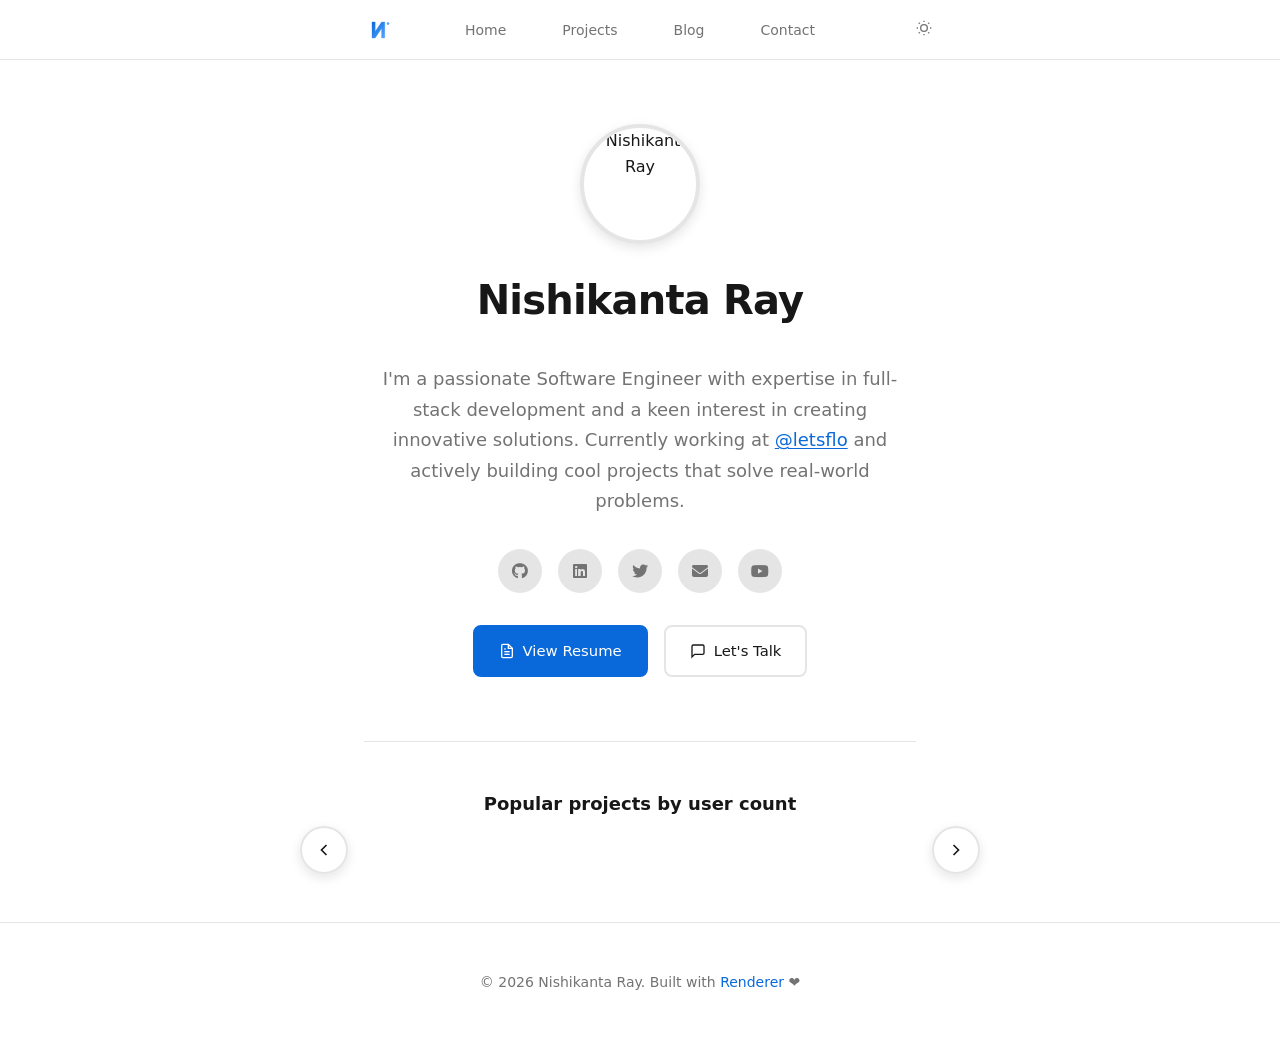
==== commit b3a1a993: "Integrate Swiper carousel and update navigation UI Replaces the custom featured projects carousel wi" ====
--- a/index.html
+++ b/index.html
@@ -11,6 +11,9 @@
     <!-- Favicon -->
     <link rel="icon" type="image/svg+xml" href="/favicon.svg">
     <link rel="alternate icon" href="/favicon.svg">
+
+    <!-- Swiper CSS -->
+    <link rel="stylesheet" href="https://cdn.jsdelivr.net/npm/swiper@11/swiper-bundle.min.css">
 
     <!-- DNS Prefetch and Preconnect for external resources -->
     <link rel="dns-prefetch" href="//avatars.githubusercontent.com">
@@ -210,8 +213,8 @@
                         <polyline points="15 18 9 12 15 6"></polyline>
                     </svg>
                 </button>
-                <div class="carousel-wrapper">
-                    <div class="carousel-track" id="carouselTrack">
+                <div class="swiper carousel-wrapper">
+                    <div class="swiper-wrapper" id="carouselTrack">
                         <!-- Populated by JavaScript -->
                     </div>
                 </div>
@@ -221,7 +224,7 @@
                     </svg>
                 </button>
             </div>
-            <div class="carousel-dots" id="carouselDots"></div>
+            <div class="swiper-pagination carousel-dots" id="carouselDots"></div>
         </section>
 
         <!-- Latest Freelance Projects Section -->
@@ -416,6 +419,9 @@
             }, 500);
         });
     </script>
+
+    <!-- Swiper JS -->
+    <script src="https://cdn.jsdelivr.net/npm/swiper@11/swiper-bundle.min.js"></script>
 </body>
 
 </html>
--- a/css/home.css
+++ b/css/home.css
@@ -798,6 +798,16 @@
     line-height: 1;
 }
 
+/* Hide all default Swiper navigation elements that aren't our custom buttons */
+.swiper-button-next:not(.carousel-btn),
+.swiper-button-prev:not(.carousel-btn),
+.swiper .swiper-button-next:not(.carousel-btn),
+.swiper .swiper-button-prev:not(.carousel-btn) {
+    display: none !important;
+    opacity: 0 !important;
+    pointer-events: none !important;
+}
+
 .carousel-btn {
     position: absolute;
     top: 50%;
@@ -851,11 +861,22 @@
 }
 
 .carousel-prev {
-    left: -60px;
+    left: -64px;
 }
 
 .carousel-next {
-    right: -60px;
+    right: -64px;
+}
+
+.carousel-btn.swiper-button-disabled {
+    opacity: 0.35;
+    cursor: not-allowed;
+}
+
+/* Hide Swiper default pagination */
+.swiper-pagination {
+    position: relative !important;
+    bottom: auto !important;
 }
 
 .carousel-dots {
@@ -863,6 +884,7 @@
     justify-content: center;
     gap: var(--space-2);
     margin-top: var(--space-6);
+    position: relative;
 }
 
 .carousel-dot {
@@ -874,6 +896,7 @@
     cursor: pointer;
     transition: all 0.3s ease;
     padding: 0;
+    opacity: 1;
 }
 
 .carousel-dot:hover {
@@ -881,7 +904,8 @@
     transform: scale(1.2);
 }
 
-.carousel-dot.active {
+.carousel-dot.active,
+.carousel-dot.swiper-pagination-bullet-active {
     width: 24px;
     border-radius: 4px;
     background: var(--text-accent);
@@ -895,7 +919,8 @@
     background: rgba(255, 255, 255, 0.4);
 }
 
-[data-theme="dark"] .carousel-dot.active {
+[data-theme="dark"] .carousel-dot.active,
+[data-theme="dark"] .carousel-dot.swiper-pagination-bullet-active {
     background: var(--text-accent);
 }
 
--- a/css/home.css
+++ b/css/home.css
@@ -798,6 +798,16 @@
     line-height: 1;
 }
 
+/* Hide all default Swiper navigation elements that aren't our custom buttons */
+.swiper-button-next:not(.carousel-btn),
+.swiper-button-prev:not(.carousel-btn),
+.swiper .swiper-button-next:not(.carousel-btn),
+.swiper .swiper-button-prev:not(.carousel-btn) {
+    display: none !important;
+    opacity: 0 !important;
+    pointer-events: none !important;
+}
+
 .carousel-btn {
     position: absolute;
     top: 50%;
@@ -851,11 +861,22 @@
 }
 
 .carousel-prev {
-    left: -60px;
+    left: -64px;
 }
 
 .carousel-next {
-    right: -60px;
+    right: -64px;
+}
+
+.carousel-btn.swiper-button-disabled {
+    opacity: 0.35;
+    cursor: not-allowed;
+}
+
+/* Hide Swiper default pagination */
+.swiper-pagination {
+    position: relative !important;
+    bottom: auto !important;
 }
 
 .carousel-dots {
@@ -863,6 +884,7 @@
     justify-content: center;
     gap: var(--space-2);
     margin-top: var(--space-6);
+    position: relative;
 }
 
 .carousel-dot {
@@ -874,6 +896,7 @@
     cursor: pointer;
     transition: all 0.3s ease;
     padding: 0;
+    opacity: 1;
 }
 
 .carousel-dot:hover {
@@ -881,7 +904,8 @@
     transform: scale(1.2);
 }
 
-.carousel-dot.active {
+.carousel-dot.active,
+.carousel-dot.swiper-pagination-bullet-active {
     width: 24px;
     border-radius: 4px;
     background: var(--text-accent);
@@ -895,7 +919,8 @@
     background: rgba(255, 255, 255, 0.4);
 }
 
-[data-theme="dark"] .carousel-dot.active {
+[data-theme="dark"] .carousel-dot.active,
+[data-theme="dark"] .carousel-dot.swiper-pagination-bullet-active {
     background: var(--text-accent);
 }
 
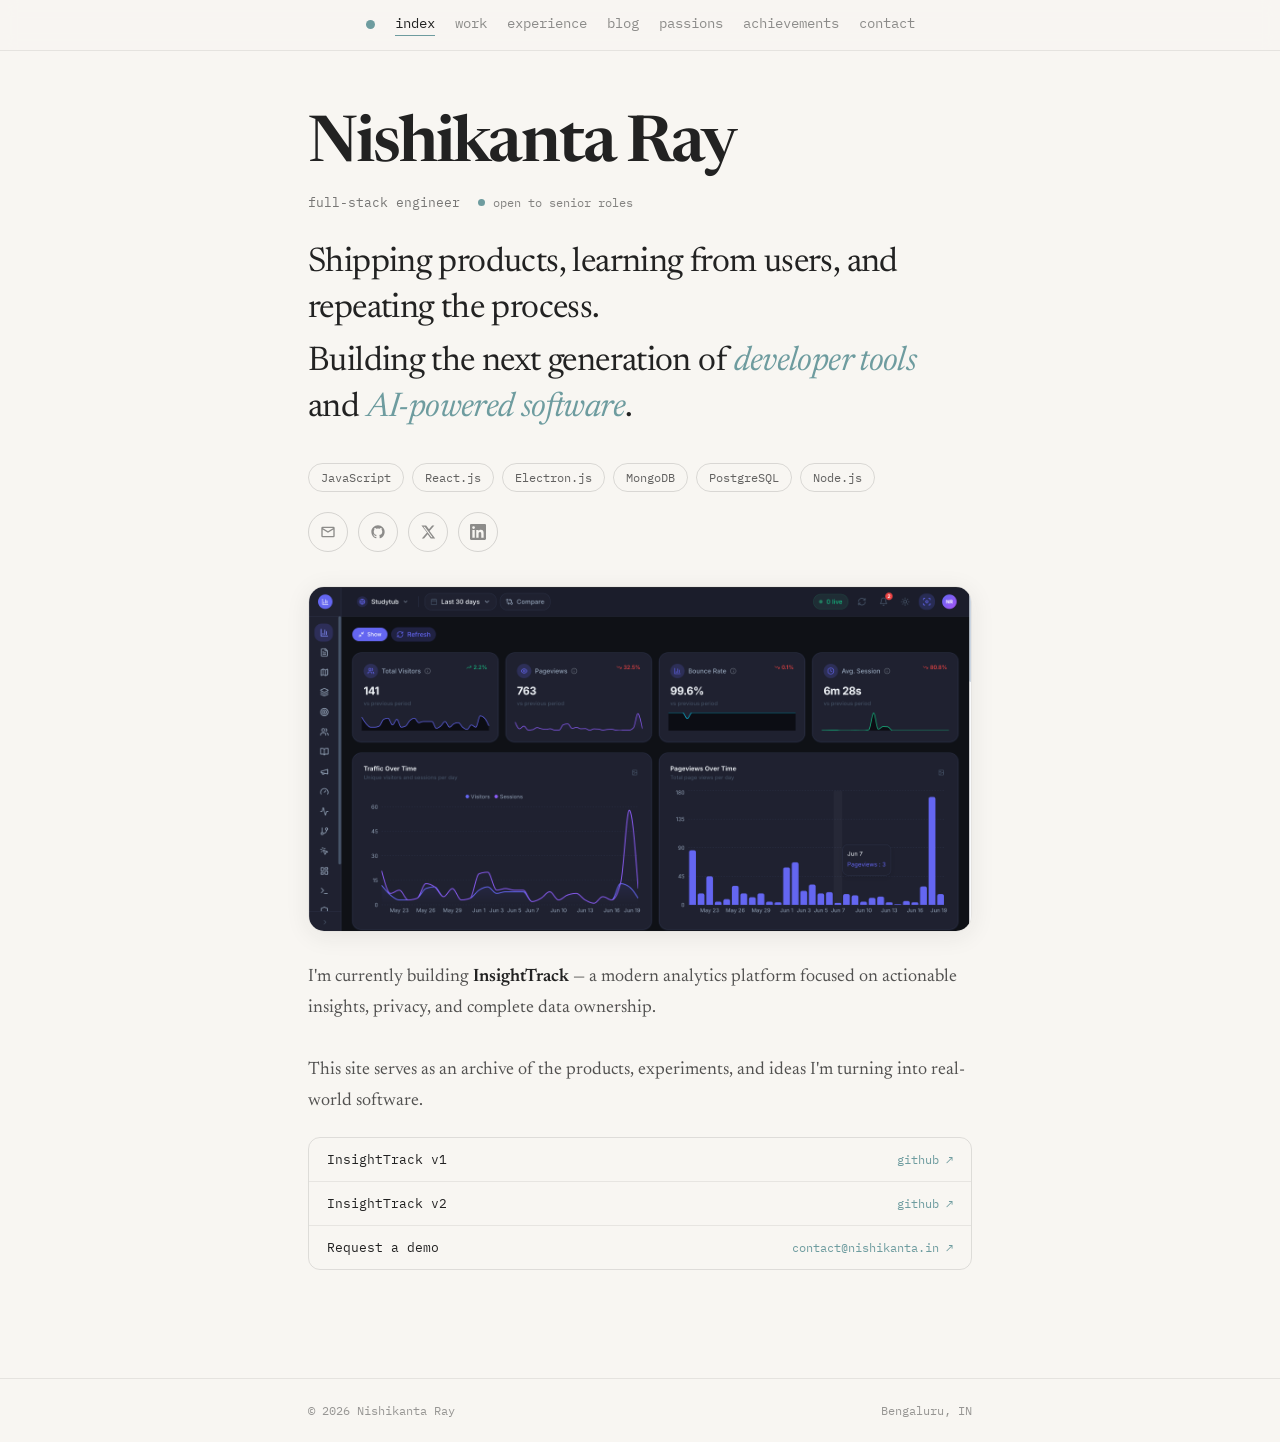
==== commit 048fa8da: "Add static pages; remove configs/docs Add pre-rendered site pages and assets (achievements.html, exp" ====
--- a/index.html
+++ b/index.html
@@ -2,426 +2,124 @@
 <html lang="en">
 
 <head>
-    <meta charset="UTF-8">
-    <meta name="viewport" content="width=device-width, initial-scale=1.0">
-    <title>Nishikanta Ray - Software Engineer & Full Stack Developer</title>
-    <meta name="description"
-        content="A passionate Full Stack Developer, explorer, and freelancer with 2+ years of experience in designing, developing, and delivering innovative web solutions.">
-
-    <!-- Favicon -->
-    <link rel="icon" type="image/svg+xml" href="/favicon.svg">
-    <link rel="alternate icon" href="/favicon.svg">
-
-    <!-- Swiper CSS -->
-    <link rel="stylesheet" href="https://cdn.jsdelivr.net/npm/swiper@11/swiper-bundle.min.css">
-
-    <!-- DNS Prefetch and Preconnect for external resources -->
-    <link rel="dns-prefetch" href="//avatars.githubusercontent.com">
-    <link rel="dns-prefetch" href="//cdnjs.cloudflare.com">
-    <link rel="dns-prefetch" href="//cdn.jsdelivr.net">
-    <link rel="dns-prefetch" href="//rsms.me">
-    <link rel="preconnect" href="https://avatars.githubusercontent.com" crossorigin>
-    <link rel="preconnect" href="https://rsms.me" crossorigin>
-
-    <!-- Preload critical resources -->
-    <link rel="preload" href="https://avatars.githubusercontent.com/u/62615392?v=4" as="image" type="image/jpeg">
-    <link rel="preload" href="./css/critical.css" as="style">
-    <link rel="preload" href="./js/fast-init.js" as="script">
-    <link rel="preload" href="./js/lazy-loader.js" as="script">
-    <link rel="preload" href="./js/toml-loader.js" as="script">
-    <link rel="preload" href="./config/home.toml" as="fetch" crossorigin>
-
-    <!-- Prefetch likely next resources -->
-    <link rel="prefetch" href="./js/home.js">
-    <link rel="prefetch" href="./js/social-config-toml.js">
-    <link rel="prefetch" href="https://cdn.jsdelivr.net/npm/marked@9.1.2/marked.min.js">
-
-    <!-- Critical CSS (inline core styles for above-the-fold content) -->
-    <link rel="stylesheet" href="./css/critical.css">
-
-    <!-- Fonts - Load asynchronously -->
-    <link rel="preload" href="https://rsms.me/inter/inter.css" as="style"
-        onload="this.onload=null;this.rel='stylesheet'">
-    <noscript>
-        <link rel="stylesheet" href="https://rsms.me/inter/inter.css">
-    </noscript>
-
-    <!-- Font Awesome - Defer loading -->
-    <link rel="preload" href="https://cdnjs.cloudflare.com/ajax/libs/font-awesome/6.4.0/css/all.min.css" as="style"
-        onload="this.onload=null;this.rel='stylesheet'">
-    <noscript>
-        <link rel="stylesheet" href="https://cdnjs.cloudflare.com/ajax/libs/font-awesome/6.4.0/css/all.min.css">
-    </noscript>
-
-    <!-- Non-critical CSS - Load asynchronously -->
-    <link rel="preload" href="./css/home.css" as="style" onload="this.onload=null;this.rel='stylesheet'">
-    <noscript>
-        <link rel="stylesheet" href="./css/home.css">
-    </noscript>
-
-    <!-- Progressive Enhancement: Ensure critical functionality without JavaScript -->
-    <noscript>
-        <style>
-            .hero-intro,
-            .hero-actions {
-                opacity: 1 !important;
-            }
-
-            .nav-links {
-                display: flex !important;
-            }
-
-            .mobile-menu-toggle {
-                display: none !important;
-            }
-
-            .js-only {
-                display: none !important;
-            }
-        </style>
-    </noscript>
+  <meta charset="utf-8">
+  <meta name="viewport" content="width=device-width, initial-scale=1">
+  <meta name="description" content="Nishikanta Ray — full-stack engineer">
+  <title>Nishikanta Ray</title>
+  <link rel="preconnect" href="https://fonts.googleapis.com">
+  <link rel="preconnect" href="https://fonts.gstatic.com" crossorigin>
+  <link href="https://fonts.googleapis.com/css2?family=IBM+Plex+Mono:wght@400;500&family=Newsreader:ital,opsz,wght@0,6..72,400;0,6..72,500;0,6..72,600;1,6..72,400;1,6..72,500&display=swap" rel="stylesheet">
+  <link rel="stylesheet" href="css/base.css">
+  <link rel="stylesheet" href="css/index.css">
 </head>
 
 <body>
-    <!-- Navigation -->
-    <nav class="nav">
-        <div class="nav-container">
-            <a href="index.html" class="nav-logo" aria-label="Home">
-                <svg width="32" height="32" viewBox="0 0 100 100">
-                    <defs>
-                        <linearGradient id="nGradientNav" x1="0%" y1="0%" x2="100%" y2="100%">
-                            <stop offset="0%" style="stop-color:#0969da;stop-opacity:1" />
-                            <stop offset="100%" style="stop-color:#58a6ff;stop-opacity:1" />
-                        </linearGradient>
-                    </defs>
-                    <path d="M 25 25 L 35 25 L 35 55 L 55 25 L 65 25 L 65 75 L 55 75 L 55 45 L 35 75 L 25 75 Z"
-                        fill="url(#nGradientNav)" stroke="url(#nGradientNav)" stroke-width="1" />
-                    <circle cx="75" cy="30" r="4" fill="#58a6ff" />
-                </svg>
-            </a>
-            <div class="nav-mobile-spacer"></div>
-            <ul class="nav-links" id="nav-links">
-                <li><a href="index.html" class="nav-link active">Home</a></li>
+  <header>
+    <div class="header-inner">
+      <a href="index.html" aria-label="Home"><span class="dot"></span></a>
+      <nav>
+        <a href="index.html" class="active">index</a>
+        <a href="work.html">work</a>
+        <a href="experience.html">experience</a>
+        <a href="https://blog.nishikanta.in/" class="external" target="_blank" rel="noopener noreferrer">blog</a>
+        <a href="passions.html">passions</a>
+        <a href="achievements.html">achievements</a>
+        <a href="contact.html">contact</a>
+      </nav>
+    </div>
+  </header>
 
-                <li><a href="projects.html" class="nav-link">Projects</a></li>
-                <li><a href="https://blog.nishikanta.in/" class="nav-link" target="_blank"
-                        rel="noopener noreferrer">Blog</a></li>
-                <li><a href="contact.html" class="nav-link">Contact</a></li>
-            </ul>
-            <div class="nav-controls">
-                <button class="mobile-menu-toggle" id="mobile-menu-toggle" aria-label="Toggle menu">
-                    <svg width="20" height="20" viewBox="0 0 24 24" fill="none" stroke="currentColor" stroke-width="2">
-                        <line x1="3" y1="6" x2="21" y2="6"></line>
-                        <line x1="3" y1="12" x2="21" y2="12"></line>
-                        <line x1="3" y1="18" x2="21" y2="18"></line>
-                    </svg>
-                </button>
-                <button class="theme-toggle" id="theme-toggle" aria-label="Toggle theme">
-                    <svg width="16" height="16" viewBox="0 0 24 24" fill="none" stroke="currentColor" stroke-width="2">
-                        <circle cx="12" cy="12" r="5"></circle>
-                        <line x1="12" y1="1" x2="12" y2="3"></line>
-                        <line x1="12" y1="21" x2="12" y2="23"></line>
-                        <line x1="4.22" y1="4.22" x2="5.64" y2="5.64"></line>
-                        <line x1="18.36" y1="18.36" x2="19.78" y2="19.78"></line>
-                        <line x1="1" y1="12" x2="3" y2="12"></line>
-                        <line x1="21" y1="12" x2="23" y2="12"></line>
-                        <line x1="4.22" y1="19.78" x2="5.64" y2="18.36"></line>
-                        <line x1="18.36" y1="5.64" x2="19.78" y2="4.22"></line>
-                    </svg>
-                </button>
-            </div>
-        </div>
-    </nav>
+  <main>
+    <h1 class="hero-title">Nishikanta Ray</h1>
 
-    <!-- Main Content -->
-    <main class="main">
-        <!-- Hero Section -->
-        <section id="home" class="hero">
-            <div class="hero-profile-image">
-                <img src="https://avatars.githubusercontent.com/u/62615392?v=4" alt="Nishikanta Ray" class="profile-img"
-                    width="120" height="120" loading="eager" decoding="async" fetchpriority="high">
-            </div>
-            <h1 class="hero-title">Nishikanta Ray</h1>
-            <div class="hero-intro">
-                <p>A passionate Full Stack Developer, explorer, and freelancer with 2+ years of experience in designing,
-                    developing, and delivering innovative web solutions.</p>
-                <p>Currently working at @letsflo and actively building cool projects that solve real-world problems. I
-                    specialize in
-                    JavaScript, TypeScript, React, Node.js, and modern web technologies. Check out my <a
-                        href="projects.html">projects</a> and <a href="https://blog.nishikanta.in/" target="_blank"
-                        rel="noopener noreferrer">blog</a> for insights into my development journey.</p>
-            </div>
-            <div class="social-links" id="social-links">
-                <!-- Social links will be loaded by JavaScript -->
-            </div>
+    <div class="meta-row">
+      <span class="meta-label">full-stack engineer</span>
+      <div class="availability">
+        <span class="pulse"></span>
+        <span>open to senior roles</span>
+      </div>
+    </div>
 
-            <!-- NoScript fallback social links -->
-            <noscript>
-                <div class="social-links">
-                    <a href="https://github.com/NishikantaRay" target="_blank" class="social-link" title="GitHub"
-                        rel="noopener noreferrer">
-                        <span class="social-icon">📂</span>
-                    </a>
-                    <a href="https://linkedin.com/in/nishikanta-ray-7786a0196" target="_blank" class="social-link"
-                        title="LinkedIn" rel="noopener noreferrer">
-                        <span class="social-icon">💼</span>
-                    </a>
-                    <a href="https://twitter.com/NishikantaRay5" target="_blank" class="social-link" title="Twitter"
-                        rel="noopener noreferrer">
-                        <span class="social-icon">🐦</span>
-                    </a>
-                    <a href="mailto:nishikantaray1@gmail.com" class="social-link" title="Email">
-                        <span class="social-icon">✉️</span>
-                    </a>
-                    <a href="https://youtube.com/@nishikantaray5637" target="_blank" class="social-link" title="YouTube"
-                        rel="noopener noreferrer">
-                        <span class="social-icon">📺</span>
-                    </a>
-                </div>
-            </noscript>
+    <p class="hero-tagline" style="margin-top:30px">Shipping products, learning from users, and repeating the process.
+    </p>
 
-            <!-- Action Buttons -->
-            <div class="hero-actions">
-                <a href="resume.html" class="btn btn-primary">
-                    <svg width="16" height="16" viewBox="0 0 24 24" fill="none" stroke="currentColor" stroke-width="2">
-                        <path d="M14 2H6a2 2 0 0 0-2 2v16a2 2 0 0 0 2 2h12a2 2 0 0 0 2-2V8z"></path>
-                        <polyline points="14,2 14,8 20,8"></polyline>
-                        <line x1="16" y1="13" x2="8" y2="13"></line>
-                        <line x1="16" y1="17" x2="8" y2="17"></line>
-                        <polyline points="10,9 9,9 8,9"></polyline>
-                    </svg>
-                    View Resume
-                </a>
-                <a href="https://us10.list-manage.com/contact-form?u=6de222a2f25969efb260c03d4&form_id=f68d4e9f93e132f6e275d7e4ee0bd76a"
-                    class="btn btn-secondary" target="_blank" rel="noopener noreferrer">
-                    <svg width="16" height="16" viewBox="0 0 24 24" fill="none" stroke="currentColor" stroke-width="2">
-                        <path d="M21 15a2 2 0 0 1-2 2H7l-4 4V5a2 2 0 0 1 2-2h14a2 2 0 0 1 2 2z"></path>
-                    </svg>
-                    Let's Talk
-                </a>
-            </div>
-        </section>
+    <p class="hero-tagline" style="margin-top:8px">Building the next generation of <em style="color:#6E9C9F">developer
+        tools</em> and <em style="color:#6E9C9F">AI-powered software</em>.</p>
+    <div class="tags">
+      <span class="tag">JavaScript</span>
+      <span class="tag">React.js</span>
+      <span class="tag">Electron.js</span>
+      <span class="tag">MongoDB</span>
+      <span class="tag">PostgreSQL</span>
+      <span class="tag">Node.js</span>
+    </div>
 
-        <!-- Featured Products Carousel -->
-        <section id="featured-carousel" class="featured-carousel">
-            <div class="section-header">
-                <p class="section-subtitle">Popular projects by user count</p>
-            </div>
-            <div class="carousel-container">
-                <button class="carousel-btn carousel-prev" aria-label="Previous">
-                    <svg width="20" height="20" viewBox="0 0 24 24" fill="none" stroke="currentColor" stroke-width="2">
-                        <polyline points="15 18 9 12 15 6"></polyline>
-                    </svg>
-                </button>
-                <div class="swiper carousel-wrapper">
-                    <div class="swiper-wrapper" id="carouselTrack">
-                        <!-- Populated by JavaScript -->
-                    </div>
-                </div>
-                <button class="carousel-btn carousel-next" aria-label="Next">
-                    <svg width="20" height="20" viewBox="0 0 24 24" fill="none" stroke="currentColor" stroke-width="2">
-                        <polyline points="9 18 15 12 9 6"></polyline>
-                    </svg>
-                </button>
-            </div>
-            <div class="swiper-pagination carousel-dots" id="carouselDots"></div>
-        </section>
+    <div class="social-row">
+      <!-- Email -->
+      <a href="mailto:nishikantaray1@gmail.com" class="social-icon" aria-label="Email" title="nishikantaray1@gmail.com">
+        <svg viewBox="0 0 24 24" xmlns="http://www.w3.org/2000/svg">
+          <path
+            d="M20 4H4a2 2 0 0 0-2 2v12a2 2 0 0 0 2 2h16a2 2 0 0 0 2-2V6a2 2 0 0 0-2-2zm0 2-8 5-8-5h16zm0 12H4V8.236l8 5 8-5V18z" />
+        </svg>
+      </a>
+      <!-- GitHub -->
+      <a href="https://github.com/NishikantaRay" target="_blank" rel="noopener noreferrer" class="social-icon"
+        aria-label="GitHub" title="@NishikantaRay">
+        <svg viewBox="0 0 24 24" xmlns="http://www.w3.org/2000/svg">
+          <path
+            d="M12 2C6.477 2 2 6.477 2 12c0 4.418 2.865 8.166 6.839 9.489.5.092.682-.217.682-.482 0-.237-.009-.868-.014-1.703-2.782.604-3.369-1.34-3.369-1.34-.454-1.156-1.11-1.463-1.11-1.463-.908-.62.069-.608.069-.608 1.003.07 1.531 1.03 1.531 1.03.892 1.529 2.341 1.087 2.91.832.092-.647.35-1.088.636-1.338-2.22-.253-4.555-1.11-4.555-4.943 0-1.091.39-1.984 1.029-2.683-.103-.253-.446-1.27.098-2.647 0 0 .84-.269 2.75 1.025A9.578 9.578 0 0 1 12 6.836a9.59 9.59 0 0 1 2.504.337c1.909-1.294 2.747-1.025 2.747-1.025.546 1.377.203 2.394.1 2.647.64.699 1.028 1.592 1.028 2.683 0 3.842-2.339 4.687-4.566 4.935.359.309.678.919.678 1.852 0 1.336-.012 2.415-.012 2.743 0 .267.18.578.688.48C19.138 20.163 22 16.418 22 12c0-5.523-4.477-10-10-10z" />
+        </svg>
+      </a>
+      <!-- Twitter / X -->
+      <a href="https://x.com/NishikantaRay5" target="_blank" rel="noopener noreferrer" class="social-icon"
+        aria-label="Twitter / X" title="@NishikantaRay5">
+        <svg viewBox="0 0 24 24" xmlns="http://www.w3.org/2000/svg">
+          <path
+            d="M18.244 2.25h3.308l-7.227 8.26 8.502 11.24H16.17l-4.714-6.231-5.401 6.231H2.744l7.737-8.835L2.2 2.25h6.986l4.265 5.638 4.793-5.638zm-1.161 17.52h1.833L7.084 4.126H5.117z" />
+        </svg>
+      </a>
+      <!-- LinkedIn -->
+      <a href="https://www.linkedin.com/in/nishikantaray1/" target="_blank" rel="noopener noreferrer"
+        class="social-icon" aria-label="LinkedIn" title="in/nishikantaray1">
+        <svg viewBox="0 0 24 24" xmlns="http://www.w3.org/2000/svg">
+          <path
+            d="M20.447 20.452h-3.554v-5.569c0-1.328-.027-3.037-1.852-3.037-1.853 0-2.136 1.445-2.136 2.939v5.667H9.351V9h3.414v1.561h.046c.477-.9 1.637-1.85 3.37-1.85 3.601 0 4.267 2.37 4.267 5.455v6.286zM5.337 7.433a2.062 2.062 0 0 1-2.063-2.065 2.064 2.064 0 1 1 2.063 2.065zm1.782 13.019H3.555V9h3.564v11.452zM22.225 0H1.771C.792 0 0 .774 0 1.729v20.542C0 23.227.792 24 1.771 24h20.451C23.2 24 24 23.227 24 22.271V1.729C24 .774 23.2 0 22.222 0h.003z" />
+        </svg>
+      </a>
+    </div>
+    <div class="workspace">
+      <img src="images/dashboard.png" alt="InsightTrack dashboard">
+    </div>
 
-        <!-- Latest Freelance Projects Section -->
-        <section id="freelance-projects" class="freelance-projects">
-            <div class="section-header">
-                <h2 class="section-title">Trusted by Clients</h2>
-                <p class="section-subtitle">Companies I've worked with</p>
-            </div>
-            <div class="projects-container" id="freelanceProjectsContainer">
-                <!-- Populated by JavaScript -->
-            </div>
-            <div class="section-actions">
-                <a href="mailto:nishikantaray1@gmail.com" class="btn btn-outline">
-                    <svg width="16" height="16" viewBox="0 0 24 24" fill="none" stroke="currentColor" stroke-width="2">
-                        <path d="M4 4h16c1.1 0 2 .9 2 2v12c0 1.1-.9 2-2 2H4c-1.1 0-2-.9-2-2V6c0-1.1.9-2 2-2z"></path>
-                        <polyline points="22,6 12,13 2,6"></polyline>
-                    </svg>
-                    Contact Me
-                </a>
-            </div>
-        </section>
+    <p class="hero-sub">I'm currently building <strong style="font-weight:600;color:#222">InsightTrack</strong> — a
+      modern analytics platform focused on actionable insights, privacy, and complete data ownership.<br><br>This site
+      serves as an archive of the products, experiments, and ideas I'm turning into real-world software.</p>
 
-        <!-- Latest Products Section -->
-        <section id="latest-products" class="latest-products">
-            <div class="section-header">
-                <h2 class="section-title">Latest Products</h2>
-                <p class="section-subtitle">Tools and apps I've built</p>
-            </div>
-            <div class="products-container" id="productsContainer">
-                <!-- Populated by JavaScript -->
-            </div>
-            <div class="section-actions">
-                <a href="projects.html#products" class="btn btn-outline">View All Products</a>
-            </div>
-        </section>
+    <div class="insighttrack-links">
+      <a href="https://github.com/NishikantaRay/InsightTrack/tree/main/apps" target="_blank" rel="noopener noreferrer"
+        class="it-link">
+        <span class="it-label">InsightTrack v1</span>
+        <span class="it-meta">github ↗</span>
+      </a>
+      <a href="https://github.com/NishikantaRay/InsightTrack/tree/main/appsv2" target="_blank" rel="noopener noreferrer"
+        class="it-link">
+        <span class="it-label">InsightTrack v2</span>
+        <span class="it-meta">github ↗</span>
+      </a>
+      <a href="mailto:contact@nishikanta.in" class="it-link">
+        <span class="it-label">Request a demo</span>
+        <span class="it-meta">contact@nishikanta.in ↗</span>
+      </a>
+    </div>
+  </main>
 
-        <!-- Dashboard Analytics Section -->
-        <section id="dashboard" class="dashboard" style="display: none;">
-            <h2 class="dashboard-title">Dashboard & Analytics</h2>
-
-            <!-- Main Analytics Grid -->
-            <div class="dashboard-grid">
-                <!-- Recent Projects Chart -->
-                <div class="dashboard-card chart-card" data-section="charts">
-                    <div class="card-header">
-                        <h3 class="card-title">Recent Projects</h3>
-                        <svg class="card-icon" viewBox="0 0 24 24" fill="none" stroke="currentColor" stroke-width="2">
-                            <path d="M18 20V10"></path>
-                            <path d="M12 20V4"></path>
-                            <path d="M6 20v-6"></path>
-                        </svg>
-                    </div>
-                    <div class="chart-container">
-                        <canvas id="activityChart"></canvas>
-                    </div>
-                </div>
-
-                <!-- Tech Stack Distribution -->
-                <div class="dashboard-card chart-card" data-section="charts">
-                    <div class="card-header">
-                        <h3 class="card-title">Tech Stack</h3>
-                        <svg class="card-icon" viewBox="0 0 24 24" fill="none" stroke="currentColor" stroke-width="2">
-                            <path
-                                d="M12 2l3.09 6.26L22 9.27l-5 4.87 1.18 6.88L12 17.77l-6.18 3.25L7 14.14 2 9.27l6.91-1.01L12 2z">
-                            </path>
-                        </svg>
-                    </div>
-                    <div class="chart-container">
-                        <canvas id="projectChart"></canvas>
-                    </div>
-                </div>
-
-                <!-- Performance Metrics -->
-                <div class="dashboard-card chart-card" data-section="charts">
-                    <div class="card-header">
-                        <h3 class="card-title">Performance</h3>
-                        <svg class="card-icon" viewBox="0 0 24 24" fill="none" stroke="currentColor" stroke-width="2">
-                            <circle cx="12" cy="12" r="10"></circle>
-                            <polyline points="12,6 12,12 16,14"></polyline>
-                        </svg>
-                    </div>
-                    <div class="chart-container">
-                        <canvas id="performanceChart"></canvas>
-                    </div>
-                </div>
-
-                <!-- Recent Activity -->
-                <div class="dashboard-card" data-section="recent_activity">
-                    <div class="card-header">
-                        <h3 class="card-title">Recent Activity</h3>
-                        <svg class="card-icon" viewBox="0 0 24 24" fill="none" stroke="currentColor" stroke-width="2">
-                            <path d="M3 12h18m-9-9v18"></path>
-                        </svg>
-                    </div>
-                    <div class="activity-container" id="recentActivity">
-
-                    </div>
-                </div>
-            </div>
-
-            <!-- Skills Progress Section -->
-            <div class="dashboard-section" data-section="skills_progress">
-                <h3 class="section-subtitle">Skills Progress</h3>
-                <div class="skills-grid" id="skillsProgress">
-
-                </div>
-            </div>
-
-            <!-- Statistics Grid -->
-            <div class="stats-grid" id="dashboardStats" data-section="statistics">
-
-            </div>
-
-            <!-- Code Quality Metrics -->
-            <div class="dashboard-section" data-section="code_quality">
-                <h3 class="section-subtitle">Code Quality</h3>
-                <div class="quality-grid" id="codeQuality">
-
-                </div>
-            </div>
-
-            <!-- Learning Progress -->
-            <div class="dashboard-section" data-section="learning_progress">
-                <h3 class="section-subtitle">Currently Learning</h3>
-                <div class="learning-grid" id="learningProgress">
-
-                </div>
-            </div>
-        </section>
-    </main>
-
-    <!-- Footer -->
-    <footer class="footer">
-        <p>&copy; <span id="footer-year"></span> Nishikanta Ray. Built with <a href="https://renderer.nishikanta.in/"
-                target="_blank" rel="noopener noreferrer">Renderer</a> ❤️</p>
-    </footer>
-
-    <script>
-        document.getElementById('footer-year').textContent = new Date().getFullYear();
-    </script>
-
-    <!-- Fast initialization system -->
-    <script defer src="./js/lazy-loader.js"></script>
-    <script defer src="./js/toml-loader.js"></script>
-    <script defer src="./js/performance-monitor.js"></script>
-    <script defer src="./js/fast-init.js"></script>
-
-    <!-- Load enhanced features only when needed -->
-    <script>
-        // Load full portfolio features after initial critical loading
-        window.addEventListener('load', function () {
-            setTimeout(function () {
-                // Load social config and full portfolio only if needed
-                const loadFullFeatures = () => {
-                    if (!window.fullFeaturesLoaded) {
-                        window.fullFeaturesLoaded = true;
-
-                        // Load social config
-                        if (!document.querySelector('script[src*="social-config"]')) {
-                            const script1 = document.createElement('script');
-                            script1.src = './js/social-config-toml.js';
-                            script1.defer = true;
-                            document.head.appendChild(script1);
-                        }
-
-                        // Load dashboard config only if dashboard is enabled
-                        if (!document.querySelector('script[src*="dashboard-config"]')) {
-                            const script2 = document.createElement('script');
-                            script2.src = './js/dashboard-config.js';
-                            script2.defer = true;
-                            document.head.appendChild(script2);
-                        }
-
-                        // Load full home.js for advanced features
-                        if (!document.querySelector('script[src*="home.js"]')) {
-                            const script3 = document.createElement('script');
-                            script3.src = './js/home.js';
-                            script3.defer = true;
-                            document.head.appendChild(script3);
-                        }
-                    }
-                };
-
-                // Load on user interaction or after delay
-                const events = ['click', 'scroll', 'keydown', 'touchstart'];
-                events.forEach(event => {
-                    document.addEventListener(event, loadFullFeatures, { once: true, passive: true });
-                });
-
-                // Fallback: load after 2 seconds anyway
-                setTimeout(loadFullFeatures, 2000);
-            }, 500);
-        });
-    </script>
-
-    <!-- Swiper JS -->
-    <script src="https://cdn.jsdelivr.net/npm/swiper@11/swiper-bundle.min.js"></script>
+  <footer>
+    <div class="footer-inner">
+      <span>© 2026 Nishikanta Ray</span>
+      <span>Bengaluru, IN</span>
+    </div>
+  </footer>
+  <script src="js/main.js"></script>
 </body>
 
 </html>
--- a/css/base.css
+++ b/css/base.css
@@ -0,0 +1,106 @@
+*, *::before, *::after { box-sizing: border-box; margin: 0; padding: 0; }
+
+body {
+  background: #F8F6F2;
+  color: #222;
+  font-family: 'Newsreader', Georgia, serif;
+  -webkit-font-smoothing: antialiased;
+  min-height: 100vh;
+}
+
+::selection { background: #D6B36A; color: #222; }
+
+@keyframes nr-panel {
+  from { opacity: 0; transform: translateY(9px); }
+  to   { opacity: 1; transform: translateY(0); }
+}
+
+@keyframes nr-pulse {
+  0%, 100% { transform: scale(1);   opacity: 1; }
+  50%       { transform: scale(1.5); opacity: 0.5; }
+}
+
+@media (prefers-reduced-motion: reduce) {
+  *, *::before, *::after { animation: none !important; transition: none !important; }
+}
+
+/* ── Header / Nav ── */
+header {
+  position: sticky;
+  top: 0;
+  z-index: 50;
+  background: rgba(248,246,242,0.9);
+  backdrop-filter: saturate(140%) blur(8px);
+  -webkit-backdrop-filter: saturate(140%) blur(8px);
+  border-bottom: 1px solid rgba(34,34,34,0.09);
+}
+
+.header-inner {
+  max-width: 720px;
+  margin: 0 auto;
+  padding: 14px clamp(20px,5vw,28px);
+  display: flex;
+  flex-wrap: wrap;
+  align-items: center;
+  justify-content: center;
+  gap: 10px 20px;
+}
+
+nav { display: flex; flex-wrap: wrap; align-items: center; gap: 8px 20px; }
+
+nav a {
+  font-family: 'IBM Plex Mono', monospace;
+  font-size: 13.5px;
+  color: rgba(34,34,34,0.5);
+  text-decoration: none;
+  padding-bottom: 3px;
+  border-bottom: 1.5px solid transparent;
+  transition: color .2s, border-color .2s;
+}
+
+nav a:hover          { color: #222; }
+nav a.active         { color: #222; border-bottom-color: #6E9C9F; }
+nav a.external       { color: rgba(34,34,34,0.5); }
+nav a.external:hover { color: #222; }
+
+.dot {
+  width: 9px;
+  height: 9px;
+  border-radius: 50%;
+  background: #6E9C9F;
+  display: inline-block;
+  flex-shrink: 0;
+}
+
+/* ── Layout ── */
+main {
+  max-width: 720px;
+  margin: 0 auto;
+  padding: clamp(36px,7vh,64px) clamp(20px,5vw,28px) clamp(72px,12vh,110px);
+  animation: nr-panel .42s ease;
+}
+
+.section-label {
+  font-family: 'IBM Plex Mono', monospace;
+  font-size: 12px;
+  letter-spacing: 0.16em;
+  text-transform: uppercase;
+  color: #6E9C9F;
+  margin-bottom: 18px;
+}
+
+/* ── Footer ── */
+footer { border-top: 1px solid rgba(34,34,34,0.09); }
+
+.footer-inner {
+  max-width: 720px;
+  margin: 0 auto;
+  padding: 24px clamp(20px,5vw,28px);
+  display: flex;
+  flex-wrap: wrap;
+  justify-content: space-between;
+  gap: 10px;
+  font-family: 'IBM Plex Mono', monospace;
+  font-size: 12px;
+  color: rgba(34,34,34,0.45);
+}
--- a/css/index.css
+++ b/css/index.css
@@ -0,0 +1,177 @@
+.hero-title {
+  font-family: 'Newsreader', serif;
+  font-weight: 600;
+  font-size: clamp(40px,9vw,64px);
+  line-height: 1.0;
+  letter-spacing: -0.03em;
+  margin: 0;
+  color: #222;
+}
+
+.hero-sub {
+  font-size: 18px;
+  line-height: 1.72;
+  color: rgba(34,34,34,0.78);
+  margin: 30px 0 0;
+}
+
+.hero-tagline {
+  font-family: 'Newsreader', serif;
+  font-weight: 400;
+  font-size: clamp(23px,4vw,34px);
+  line-height: 1.34;
+  letter-spacing: -0.018em;
+  color: #222;
+}
+
+.availability {
+  display: flex;
+  align-items: center;
+  gap: 8px;
+  font-family: 'IBM Plex Mono', monospace;
+  font-size: 12px;
+  color: rgba(34,34,34,0.55);
+}
+
+.pulse {
+  width: 7px;
+  height: 7px;
+  border-radius: 50%;
+  background: #6E9C9F;
+  display: inline-block;
+  animation: nr-pulse 2.6s ease-in-out infinite;
+}
+
+.meta-row {
+  display: flex;
+  flex-wrap: wrap;
+  align-items: center;
+  gap: 10px 18px;
+  margin-top: 16px;
+}
+
+.meta-label {
+  font-family: 'IBM Plex Mono', monospace;
+  font-size: 13px;
+  color: rgba(34,34,34,0.6);
+}
+
+.workspace {
+  margin-top: 34px;
+  border-radius: 16px;
+  overflow: hidden;
+  border: 1px solid rgba(34,34,34,0.08);
+  box-shadow: 0 4px 24px rgba(34,34,34,0.08);
+}
+
+.workspace img {
+  width: 100%;
+  height: auto;
+  display: block;
+}
+
+.tags {
+  display: flex;
+  flex-wrap: wrap;
+  gap: 8px;
+  margin-top: 32px;
+}
+
+.tag {
+  font-family: 'IBM Plex Mono', monospace;
+  font-size: 12px;
+  color: rgba(34,34,34,0.7);
+  border: 1px solid rgba(34,34,34,0.14);
+  border-radius: 999px;
+  padding: 6px 12px;
+}
+
+.social-row {
+  display: flex;
+  flex-wrap: wrap;
+  align-items: center;
+  gap: 10px;
+  margin-top: 20px;
+}
+
+.social-icon {
+  display: inline-flex;
+  align-items: center;
+  justify-content: center;
+  width: 40px;
+  height: 40px;
+  border-radius: 50%;
+  border: 1px solid rgba(34,34,34,0.16);
+  color: rgba(34,34,34,0.5);
+  text-decoration: none;
+  transition: border-color .2s, color .2s, background .2s;
+}
+
+.social-icon:hover {
+  border-color: rgba(34,34,34,0.4);
+  color: #222;
+  background: rgba(34,34,34,0.04);
+}
+
+.social-icon svg { width: 16px; height: 16px; fill: currentColor; }
+
+.insighttrack-links {
+  margin-top: 20px;
+  border: 1px solid rgba(34,34,34,0.12);
+  border-radius: 12px;
+  overflow: hidden;
+}
+
+.it-link {
+  display: flex;
+  justify-content: space-between;
+  align-items: baseline;
+  gap: 12px;
+  padding: 13px 18px;
+  text-decoration: none;
+  border-bottom: 1px solid rgba(34,34,34,0.08);
+  transition: background .15s, padding-left .2s;
+}
+
+.it-link:last-child { border-bottom: none; }
+
+.it-link:hover {
+  background: rgba(34,34,34,0.03);
+  padding-left: 24px;
+}
+
+.it-label {
+  font-family: 'IBM Plex Mono', monospace;
+  font-size: 13px;
+  color: #222;
+}
+
+.it-meta {
+  font-family: 'IBM Plex Mono', monospace;
+  font-size: 12px;
+  color: #6E9C9F;
+}
+
+.highlights {
+  margin-top: 48px;
+  border-top: 1px solid rgba(34,34,34,0.12);
+}
+
+.highlight-row {
+  display: flex;
+  justify-content: space-between;
+  gap: 16px;
+  align-items: baseline;
+  padding: 14px 0;
+  border-bottom: 1px solid rgba(34,34,34,0.08);
+  font-size: 17px;
+  color: rgba(34,34,34,0.82);
+}
+
+.highlight-row:last-child { border-bottom: none; }
+
+.highlight-val {
+  font-family: 'IBM Plex Mono', monospace;
+  font-size: 13px;
+  color: #D6B36A;
+}
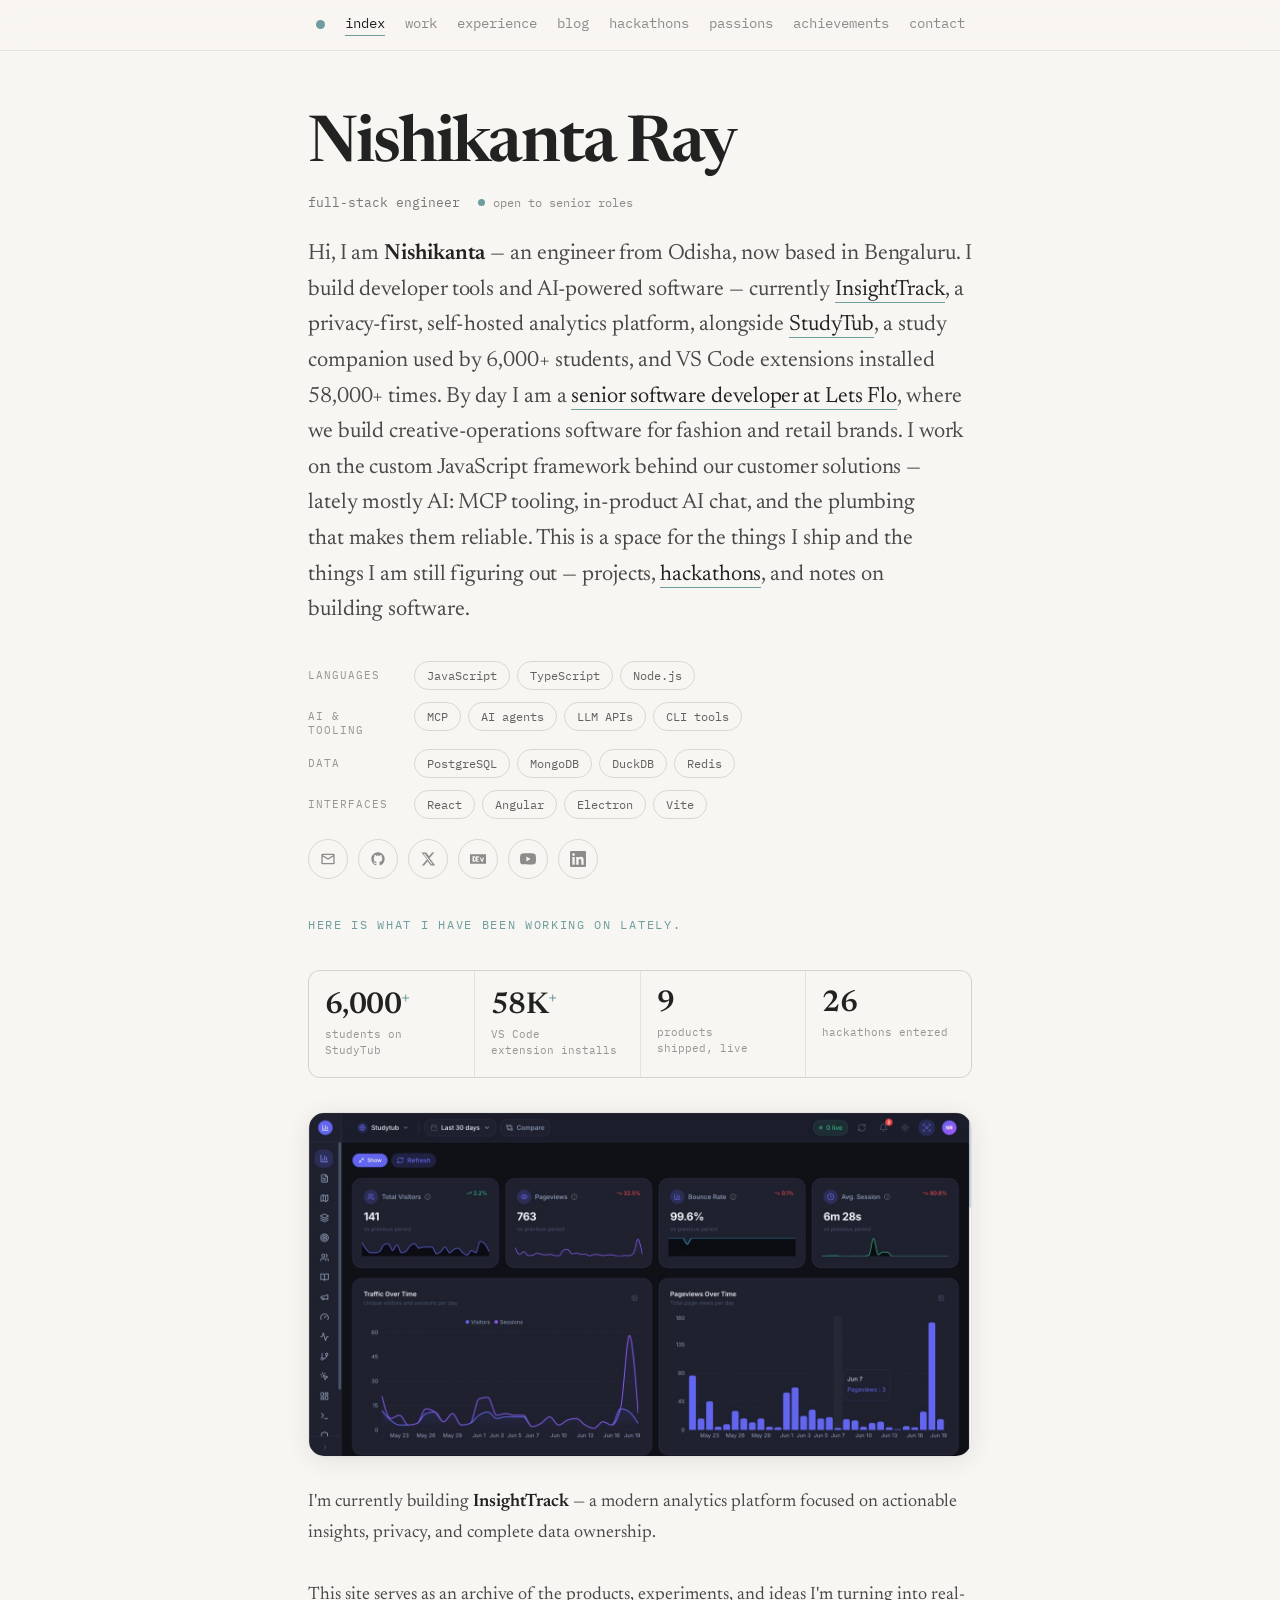
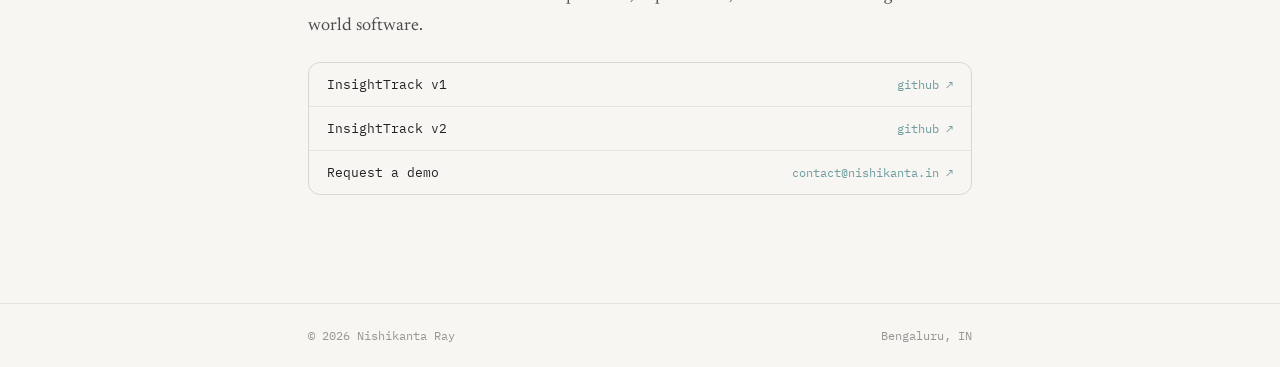
==== commit 7229fd7b: "Improve SEO, accessibility and add hackathons Add comprehensive SEO and social metadata (meta tags, " ====
--- a/index.html
+++ b/index.html
@@ -4,16 +4,89 @@
 <head>
   <meta charset="utf-8">
   <meta name="viewport" content="width=device-width, initial-scale=1">
-  <meta name="description" content="Nishikanta Ray — full-stack engineer">
-  <title>Nishikanta Ray</title>
+  <meta name="google-site-verification" content="T8-DkJcfZ8PsQiqGVQWRgfyjk6k6gos50M5_fs0fN4Q">
+  <meta name="description" content="Full-stack engineer in Bengaluru. Building InsightTrack, a privacy-first analytics platform, plus VS Code extensions installed 58,000+ times.">
+  <title>Nishikanta Ray — Full-Stack Engineer, Bengaluru</title>
+  <link rel="icon" href="images/favicon.svg" type="image/svg+xml">
+  <link rel="canonical" href="https://nishikanta.in/">
+  <meta property="og:type" content="website">
+  <meta property="og:locale" content="en_IN">
+  <meta property="og:site_name" content="Nishikanta Ray">
+  <meta property="og:title" content="Nishikanta Ray — Full-Stack Engineer, Bengaluru">
+  <meta property="og:description" content="Full-stack engineer in Bengaluru. Building InsightTrack, a privacy-first analytics platform, plus VS Code extensions installed 58,000+ times.">
+  <meta property="og:url" content="https://nishikanta.in/">
+  <meta property="og:image" content="https://nishikanta.in/images/dashboard.jpg">
+  <meta name="twitter:card" content="summary_large_image">
+  <meta name="twitter:creator" content="@NishikantaRay5">
+  <meta name="twitter:title" content="Nishikanta Ray — Full-Stack Engineer, Bengaluru">
+  <meta name="twitter:description" content="Full-stack engineer in Bengaluru. Building InsightTrack, a privacy-first analytics platform, plus VS Code extensions installed 58,000+ times.">
+  <meta name="twitter:image" content="https://nishikanta.in/images/dashboard.jpg">
   <link rel="preconnect" href="https://fonts.googleapis.com">
   <link rel="preconnect" href="https://fonts.gstatic.com" crossorigin>
   <link href="https://fonts.googleapis.com/css2?family=IBM+Plex+Mono:wght@400;500&family=Newsreader:ital,opsz,wght@0,6..72,400;0,6..72,500;0,6..72,600;1,6..72,400;1,6..72,500&display=swap" rel="stylesheet">
   <link rel="stylesheet" href="css/base.css">
   <link rel="stylesheet" href="css/index.css">
+  <script type="application/ld+json">
+[
+  {
+    "@context": "https://schema.org",
+    "@type": "Person",
+    "name": "Nishikanta Ray",
+    "url": "https://nishikanta.in/",
+    "image": "https://nishikanta.in/images/dashboard.jpg",
+    "jobTitle": "Senior Software Developer",
+    "worksFor": {
+      "@type": "Organization",
+      "name": "Lets Flo",
+      "url": "https://www.letsflo.co/"
+    },
+    "address": {
+      "@type": "PostalAddress",
+      "addressLocality": "Bengaluru",
+      "addressRegion": "Karnataka",
+      "addressCountry": "IN"
+    },
+    "email": "mailto:nishikantaray1@gmail.com",
+    "knowsAbout": [
+      "JavaScript",
+      "TypeScript",
+      "Node.js",
+      "Model Context Protocol",
+      "AI agents",
+      "PostgreSQL",
+      "DuckDB",
+      "MongoDB",
+      "Redis",
+      "React",
+      "Angular",
+      "Electron",
+      "Web analytics"
+    ],
+    "sameAs": [
+      "https://github.com/NishikantaRay",
+      "https://www.linkedin.com/in/nishikantaray1/",
+      "https://x.com/NishikantaRay5",
+      "https://blog.nishikanta.in/",
+      "https://dev.to/nishikantaray",
+      "https://www.youtube.com/@NishikantaRay"
+    ]
+  },
+  {
+    "@context": "https://schema.org",
+    "@type": "WebSite",
+    "name": "Nishikanta Ray",
+    "url": "https://nishikanta.in/",
+    "author": {
+      "@type": "Person",
+      "name": "Nishikanta Ray"
+    }
+  }
+]
+  </script>
 </head>
 
 <body>
+  <a href="#main" class="skip-link">Skip to content</a>
   <header>
     <div class="header-inner">
       <a href="index.html" aria-label="Home"><span class="dot"></span></a>
@@ -22,6 +95,7 @@
         <a href="work.html">work</a>
         <a href="experience.html">experience</a>
         <a href="https://blog.nishikanta.in/" class="external" target="_blank" rel="noopener noreferrer">blog</a>
+        <a href="hackathons.html">hackathons</a>
         <a href="passions.html">passions</a>
         <a href="achievements.html">achievements</a>
         <a href="contact.html">contact</a>
@@ -29,7 +103,7 @@
     </div>
   </header>
 
-  <main>
+  <main id="main">
     <h1 class="hero-title">Nishikanta Ray</h1>
 
     <div class="meta-row">
@@ -40,18 +114,53 @@
       </div>
     </div>
 
-    <p class="hero-tagline" style="margin-top:30px">Shipping products, learning from users, and repeating the process.
-    </p>
-
-    <p class="hero-tagline" style="margin-top:8px">Building the next generation of <em style="color:#6E9C9F">developer
-        tools</em> and <em style="color:#6E9C9F">AI-powered software</em>.</p>
-    <div class="tags">
-      <span class="tag">JavaScript</span>
-      <span class="tag">React.js</span>
-      <span class="tag">Electron.js</span>
-      <span class="tag">MongoDB</span>
-      <span class="tag">PostgreSQL</span>
-      <span class="tag">Node.js</span>
+    <p class="hero-intro">Hi, I am <strong class="strong-ink">Nishikanta</strong> — an engineer from Odisha,
+      now based in Bengaluru. I build developer tools and AI-powered software — currently
+      <a href="work.html">InsightTrack</a>, a privacy-first, self-hosted analytics platform, alongside
+      <a href="https://studytub.netlify.app/" target="_blank" rel="noopener noreferrer">StudyTub</a>, a study companion
+      used by 6,000+ students, and VS Code extensions installed 58,000+ times. By day I am a
+      <a href="experience.html">senior software developer at <span class="nowrap">Lets&nbsp;Flo</span></a>, where we build
+      creative-operations software for fashion and retail brands. I work on the custom JavaScript framework behind our
+      customer solutions — lately mostly AI: MCP tooling, in-product AI chat, and the plumbing that makes them
+      reliable. This is a space for the things I ship and the things I am still figuring out — projects,
+      <a href="hackathons.html">hackathons</a>, and notes on building software.</p>
+
+    <div class="stack">
+      <div class="stack-row">
+        <span class="stack-label">languages</span>
+        <div class="stack-tags">
+          <span class="tag">JavaScript</span>
+          <span class="tag">TypeScript</span>
+          <span class="tag">Node.js</span>
+        </div>
+      </div>
+      <div class="stack-row">
+        <span class="stack-label">ai &amp; tooling</span>
+        <div class="stack-tags">
+          <span class="tag">MCP</span>
+          <span class="tag">AI agents</span>
+          <span class="tag">LLM APIs</span>
+          <span class="tag">CLI tools</span>
+        </div>
+      </div>
+      <div class="stack-row">
+        <span class="stack-label">data</span>
+        <div class="stack-tags">
+          <span class="tag">PostgreSQL</span>
+          <span class="tag">MongoDB</span>
+          <span class="tag">DuckDB</span>
+          <span class="tag">Redis</span>
+        </div>
+      </div>
+      <div class="stack-row">
+        <span class="stack-label">interfaces</span>
+        <div class="stack-tags">
+          <span class="tag">React</span>
+          <span class="tag">Angular</span>
+          <span class="tag">Electron</span>
+          <span class="tag">Vite</span>
+        </div>
+      </div>
     </div>
 
     <div class="social-row">
@@ -78,6 +187,22 @@
             d="M18.244 2.25h3.308l-7.227 8.26 8.502 11.24H16.17l-4.714-6.231-5.401 6.231H2.744l7.737-8.835L2.2 2.25h6.986l4.265 5.638 4.793-5.638zm-1.161 17.52h1.833L7.084 4.126H5.117z" />
         </svg>
       </a>
+      <!-- DEV -->
+      <a href="https://dev.to/nishikantaray" target="_blank" rel="noopener noreferrer" class="social-icon"
+        aria-label="DEV Community" title="@nishikantaray on DEV">
+        <svg viewBox="0 0 24 24" xmlns="http://www.w3.org/2000/svg">
+          <path
+            d="M7.42 10.05c-.18-.16-.46-.23-.84-.23H6.05v4.36h.53c.38 0 .66-.7.84-.23.18-.16.28-.4.28-.75v-2.4c0-.35-.1-.6-.28-.75zM0 4.94v14.12h24V4.94H0zm8.56 9.27c0 .96-.6 2.02-1.9 2.02H3.75V7.78h2.9c1.3 0 1.9 1.06 1.9 2.02v4.41zm5.09-4.5h-2.9v1.85h1.77v1.44h-1.77v1.85h2.9v1.44H9.87c-.5.02-.92-.38-.94-.88V8.63c-.02-.5.38-.92.88-.94h3.84v1.5zm5.4 5.87c-.68 1.58-1.9.31-2.44-.94l-1.99-4.94h1.66l1.55 3.86 1.55-3.86h1.66l-1.99 5.88z" />
+        </svg>
+      </a>
+      <!-- YouTube -->
+      <a href="https://www.youtube.com/@NishikantaRay" target="_blank" rel="noopener noreferrer" class="social-icon"
+        aria-label="YouTube" title="@NishikantaRay on YouTube">
+        <svg viewBox="0 0 24 24" xmlns="http://www.w3.org/2000/svg">
+          <path
+            d="M23.5 6.19a3.02 3.02 0 0 0-2.12-2.14C19.5 3.55 12 3.55 12 3.55s-7.5 0-9.38.5A3.02 3.02 0 0 0 .5 6.19C0 8.08 0 12 0 12s0 3.92.5 5.81a3.02 3.02 0 0 0 2.12 2.14c1.88.5 9.38.5 9.38.5s7.5 0 9.38-.5a3.02 3.02 0 0 0 2.12-2.14C24 15.92 24 12 24 12s0-3.92-.5-5.81zM9.55 15.57V8.43L15.82 12l-6.27 3.57z" />
+        </svg>
+      </a>
       <!-- LinkedIn -->
       <a href="https://www.linkedin.com/in/nishikantaray1/" target="_blank" rel="noopener noreferrer"
         class="social-icon" aria-label="LinkedIn" title="in/nishikantaray1">
@@ -87,11 +212,33 @@
         </svg>
       </a>
     </div>
+    <p class="hero-lede">Here is what I have been working on lately.</p>
+
+    <div class="proof-band">
+      <a href="https://studytub.netlify.app/" target="_blank" rel="noopener noreferrer" class="proof-stat">
+        <span class="proof-num">6,000<span class="proof-plus">+</span></span>
+        <span class="proof-label">students on StudyTub</span>
+      </a>
+      <a href="https://open-vsx.org/extension/Nishikanta12/live-server-lite" target="_blank" rel="noopener noreferrer"
+        class="proof-stat">
+        <span class="proof-num">58K<span class="proof-plus">+</span></span>
+        <span class="proof-label">VS Code extension installs</span>
+      </a>
+      <a href="work.html" class="proof-stat">
+        <span class="proof-num">9</span>
+        <span class="proof-label">products shipped, live</span>
+      </a>
+      <a href="hackathons.html" class="proof-stat">
+        <span class="proof-num">26</span>
+        <span class="proof-label">hackathons entered</span>
+      </a>
+    </div>
+
     <div class="workspace">
-      <img src="images/dashboard.png" alt="InsightTrack dashboard">
-    </div>
-
-    <p class="hero-sub">I'm currently building <strong style="font-weight:600;color:#222">InsightTrack</strong> — a
+      <img src="images/dashboard.jpg" alt="InsightTrack dashboard" width="1400" height="726" fetchpriority="high">
+    </div>
+
+    <p class="hero-sub">I'm currently building <strong class="strong-ink">InsightTrack</strong> — a
       modern analytics platform focused on actionable insights, privacy, and complete data ownership.<br><br>This site
       serves as an archive of the products, experiments, and ideas I'm turning into real-world software.</p>
 
@@ -115,11 +262,11 @@
 
   <footer>
     <div class="footer-inner">
-      <span>© 2026 Nishikanta Ray</span>
+      <span>© <span id="yr">2026</span> Nishikanta Ray</span>
       <span>Bengaluru, IN</span>
     </div>
   </footer>
-  <script src="js/main.js"></script>
+  <script>document.getElementById("yr").textContent=new Date().getFullYear()</script>
 </body>
 
 </html>
--- a/css/base.css
+++ b/css/base.css
@@ -1,14 +1,58 @@
 *, *::before, *::after { box-sizing: border-box; margin: 0; padding: 0; }
 
+/* ── Design tokens ── */
+:root {
+  --bg:      #F8F6F2;
+  --ink:     #222;
+  --accent:  #6E9C9F;
+  --gold:    #D6B36A;
+  --ink-82:  rgba(34,34,34,0.82);
+  --ink-70:  rgba(34,34,34,0.70);
+  --ink-60:  rgba(34,34,34,0.60);
+  --ink-50:  rgba(34,34,34,0.50);
+  --ink-45:  rgba(34,34,34,0.45);
+  --rule:    rgba(34,34,34,0.09);
+  --rule-14: rgba(34,34,34,0.14);
+  --hover:   rgba(34,34,34,0.04);
+  --header-bg: rgba(248,246,242,0.9);
+  --surface:   #FFFFFF;
+  --surface-2: var(--surface-2);
+}
+
 body {
-  background: #F8F6F2;
-  color: #222;
+  background: var(--bg);
+  color: var(--ink);
   font-family: 'Newsreader', Georgia, serif;
   -webkit-font-smoothing: antialiased;
   min-height: 100vh;
 }
 
-::selection { background: #D6B36A; color: #222; }
+::selection { background: var(--gold); color: #222; }
+
+/* ── Focus visibility ── */
+a:focus-visible {
+  outline: 2px solid var(--accent);
+  outline-offset: 3px;
+  border-radius: 3px;
+}
+
+/* ── Skip link ── */
+.skip-link {
+  position: absolute;
+  left: -9999px;
+  top: 8px;
+  font-family: 'IBM Plex Mono', monospace;
+  font-size: 13px;
+  background: var(--bg);
+  color: var(--ink);
+  border: 1px solid var(--rule-14);
+  border-radius: 6px;
+  padding: 8px 14px;
+  z-index: 100;
+  text-decoration: none;
+}
+
+.skip-link:focus { left: 16px; }
 
 @keyframes nr-panel {
   from { opacity: 0; transform: translateY(9px); }
@@ -29,10 +73,10 @@
   position: sticky;
   top: 0;
   z-index: 50;
-  background: rgba(248,246,242,0.9);
+  background: var(--header-bg);
   backdrop-filter: saturate(140%) blur(8px);
   -webkit-backdrop-filter: saturate(140%) blur(8px);
-  border-bottom: 1px solid rgba(34,34,34,0.09);
+  border-bottom: 1px solid var(--rule);
 }
 
 .header-inner {
@@ -51,23 +95,23 @@
 nav a {
   font-family: 'IBM Plex Mono', monospace;
   font-size: 13.5px;
-  color: rgba(34,34,34,0.5);
+  color: var(--ink-50);
   text-decoration: none;
   padding-bottom: 3px;
   border-bottom: 1.5px solid transparent;
   transition: color .2s, border-color .2s;
 }
 
-nav a:hover          { color: #222; }
-nav a.active         { color: #222; border-bottom-color: #6E9C9F; }
-nav a.external       { color: rgba(34,34,34,0.5); }
-nav a.external:hover { color: #222; }
+nav a:hover          { color: var(--ink); }
+nav a.active         { color: var(--ink); border-bottom-color: var(--accent); }
+nav a.external       { color: var(--ink-50); }
+nav a.external:hover { color: var(--ink); }
 
 .dot {
   width: 9px;
   height: 9px;
   border-radius: 50%;
-  background: #6E9C9F;
+  background: var(--accent);
   display: inline-block;
   flex-shrink: 0;
 }
@@ -85,12 +129,12 @@
   font-size: 12px;
   letter-spacing: 0.16em;
   text-transform: uppercase;
-  color: #6E9C9F;
+  color: var(--accent);
   margin-bottom: 18px;
 }
 
 /* ── Footer ── */
-footer { border-top: 1px solid rgba(34,34,34,0.09); }
+footer { border-top: 1px solid var(--rule); }
 
 .footer-inner {
   max-width: 720px;
@@ -102,5 +146,29 @@
   gap: 10px;
   font-family: 'IBM Plex Mono', monospace;
   font-size: 12px;
-  color: rgba(34,34,34,0.45);
+  color: var(--ink-45);
 }
+
+/* ── Text utilities ── */
+.accent     { color: var(--accent); font-style: italic; }
+.strong-ink { font-weight: 600; color: var(--ink); }
+.nowrap { white-space: nowrap; }
+
+/* ── Page headings ── */
+.page-heading {
+  font-family: 'Newsreader', serif;
+  font-weight: 600;
+  font-size: clamp(28px,5vw,40px);
+  line-height: 1.15;
+  letter-spacing: -0.025em;
+  color: var(--ink);
+}
+
+.page-intro {
+  font-size: 17px;
+  line-height: 1.7;
+  color: var(--ink-70);
+  margin-top: 14px;
+  margin-bottom: 30px;
+  max-width: 58ch;
+}
--- a/css/index.css
+++ b/css/index.css
@@ -5,39 +5,30 @@
   line-height: 1.0;
   letter-spacing: -0.03em;
   margin: 0;
-  color: #222;
+  color: var(--ink);
 }
 
 .hero-sub {
   font-size: 18px;
   line-height: 1.72;
-  color: rgba(34,34,34,0.78);
+  color: var(--ink-82);
   margin: 30px 0 0;
 }
 
-.hero-tagline {
-  font-family: 'Newsreader', serif;
-  font-weight: 400;
-  font-size: clamp(23px,4vw,34px);
-  line-height: 1.34;
-  letter-spacing: -0.018em;
-  color: #222;
-}
-
 .availability {
   display: flex;
   align-items: center;
   gap: 8px;
   font-family: 'IBM Plex Mono', monospace;
   font-size: 12px;
-  color: rgba(34,34,34,0.55);
+  color: var(--ink-50);
 }
 
 .pulse {
   width: 7px;
   height: 7px;
   border-radius: 50%;
-  background: #6E9C9F;
+  background: var(--accent);
   display: inline-block;
   animation: nr-pulse 2.6s ease-in-out infinite;
 }
@@ -53,15 +44,15 @@
 .meta-label {
   font-family: 'IBM Plex Mono', monospace;
   font-size: 13px;
-  color: rgba(34,34,34,0.6);
+  color: var(--ink-60);
 }
 
 .workspace {
   margin-top: 34px;
   border-radius: 16px;
   overflow: hidden;
-  border: 1px solid rgba(34,34,34,0.08);
-  box-shadow: 0 4px 24px rgba(34,34,34,0.08);
+  border: 1px solid var(--rule);
+  box-shadow: 0 4px 24px var(--rule);
 }
 
 .workspace img {
@@ -70,18 +61,45 @@
   display: block;
 }
 
-.tags {
+.stack {
+  display: flex;
+  flex-direction: column;
+  gap: 12px;
+  margin-top: 32px;
+}
+
+.stack-row {
+  display: grid;
+  grid-template-columns: 92px 1fr;
+  align-items: start;
+  gap: 14px;
+}
+
+.stack-label {
+  font-family: 'IBM Plex Mono', monospace;
+  font-size: 11px;
+  letter-spacing: 0.09em;
+  text-transform: uppercase;
+  color: var(--ink-45);
+  padding-top: 7px;
+}
+
+.stack-tags {
   display: flex;
   flex-wrap: wrap;
-  gap: 8px;
-  margin-top: 32px;
+  gap: 7px;
+}
+
+@media (max-width: 560px) {
+  .stack-row { grid-template-columns: 1fr; gap: 6px; }
+  .stack-label { padding-top: 0; }
 }
 
 .tag {
   font-family: 'IBM Plex Mono', monospace;
   font-size: 12px;
-  color: rgba(34,34,34,0.7);
-  border: 1px solid rgba(34,34,34,0.14);
+  color: var(--ink-70);
+  border: 1px solid var(--rule-14);
   border-radius: 999px;
   padding: 6px 12px;
 }
@@ -101,23 +119,23 @@
   width: 40px;
   height: 40px;
   border-radius: 50%;
-  border: 1px solid rgba(34,34,34,0.16);
-  color: rgba(34,34,34,0.5);
+  border: 1px solid var(--rule-14);
+  color: var(--ink-50);
   text-decoration: none;
   transition: border-color .2s, color .2s, background .2s;
 }
 
 .social-icon:hover {
-  border-color: rgba(34,34,34,0.4);
-  color: #222;
-  background: rgba(34,34,34,0.04);
+  border-color: var(--ink-45);
+  color: var(--ink);
+  background: var(--hover);
 }
 
 .social-icon svg { width: 16px; height: 16px; fill: currentColor; }
 
 .insighttrack-links {
   margin-top: 20px;
-  border: 1px solid rgba(34,34,34,0.12);
+  border: 1px solid var(--rule-14);
   border-radius: 12px;
   overflow: hidden;
 }
@@ -129,32 +147,32 @@
   gap: 12px;
   padding: 13px 18px;
   text-decoration: none;
-  border-bottom: 1px solid rgba(34,34,34,0.08);
+  border-bottom: 1px solid var(--rule);
   transition: background .15s, padding-left .2s;
 }
 
 .it-link:last-child { border-bottom: none; }
 
 .it-link:hover {
-  background: rgba(34,34,34,0.03);
+  background: var(--hover);
   padding-left: 24px;
 }
 
 .it-label {
   font-family: 'IBM Plex Mono', monospace;
   font-size: 13px;
-  color: #222;
+  color: var(--ink);
 }
 
 .it-meta {
   font-family: 'IBM Plex Mono', monospace;
   font-size: 12px;
-  color: #6E9C9F;
+  color: var(--accent);
 }
 
 .highlights {
   margin-top: 48px;
-  border-top: 1px solid rgba(34,34,34,0.12);
+  border-top: 1px solid var(--rule-14);
 }
 
 .highlight-row {
@@ -163,9 +181,9 @@
   gap: 16px;
   align-items: baseline;
   padding: 14px 0;
-  border-bottom: 1px solid rgba(34,34,34,0.08);
+  border-bottom: 1px solid var(--rule);
   font-size: 17px;
-  color: rgba(34,34,34,0.82);
+  color: var(--ink-82);
 }
 
 .highlight-row:last-child { border-bottom: none; }
@@ -173,5 +191,91 @@
 .highlight-val {
   font-family: 'IBM Plex Mono', monospace;
   font-size: 13px;
-  color: #D6B36A;
-}
+  color: var(--gold);
+}
+
+/* ── Proof band — headline metrics ── */
+.proof-band {
+  display: grid;
+  grid-template-columns: repeat(4, 1fr);
+  gap: 1px;
+  margin-top: 38px;
+  background: var(--rule);
+  border: 1px solid var(--rule);
+  border-radius: 12px;
+  overflow: hidden;
+}
+
+.proof-stat {
+  display: flex;
+  flex-direction: column;
+  gap: 6px;
+  justify-content: flex-start;
+  min-height: 92px;
+  padding: 18px 16px;
+  background: var(--bg);
+  text-decoration: none;
+  transition: background .18s;
+}
+
+.proof-stat:hover { background: var(--hover); }
+
+.proof-num {
+  font-family: 'Newsreader', serif;
+  font-weight: 600;
+  font-size: 30px;
+  line-height: 1;
+  letter-spacing: -0.02em;
+  color: var(--ink);
+}
+
+.proof-plus { color: var(--accent); font-size: 0.62em; vertical-align: super; }
+
+.proof-label {
+  font-family: 'IBM Plex Mono', monospace;
+  font-size: 11px;
+  line-height: 1.45;
+  color: var(--ink-45);
+  text-wrap: balance;
+}
+
+@media (max-width: 620px) {
+  .proof-band { grid-template-columns: repeat(2, 1fr); }
+  .proof-num  { font-size: 26px; }
+}
+
+/* ── Hero intro paragraph ── */
+.hero-intro {
+  font-family: 'Newsreader', serif;
+  font-weight: 400;
+  font-size: clamp(19px,2.4vw,22px);
+  line-height: 1.62;
+  letter-spacing: -0.004em;
+  color: var(--ink-82);
+  margin-top: 26px;
+  max-width: 56ch;
+  text-wrap: pretty;
+}
+
+.hero-intro a {
+  color: var(--ink);
+  text-decoration: none;
+  border-bottom: 1px solid var(--accent);
+  padding-bottom: 1px;
+  transition: background .16s, border-color .16s;
+}
+
+.hero-intro a:hover {
+  background: rgba(110,156,159,0.13);
+  border-bottom-color: var(--ink);
+}
+
+.hero-lede {
+  font-family: 'IBM Plex Mono', monospace;
+  font-size: 12px;
+  letter-spacing: 0.14em;
+  text-transform: uppercase;
+  color: var(--accent);
+  margin-top: 38px;
+  margin-bottom: 14px;
+}
